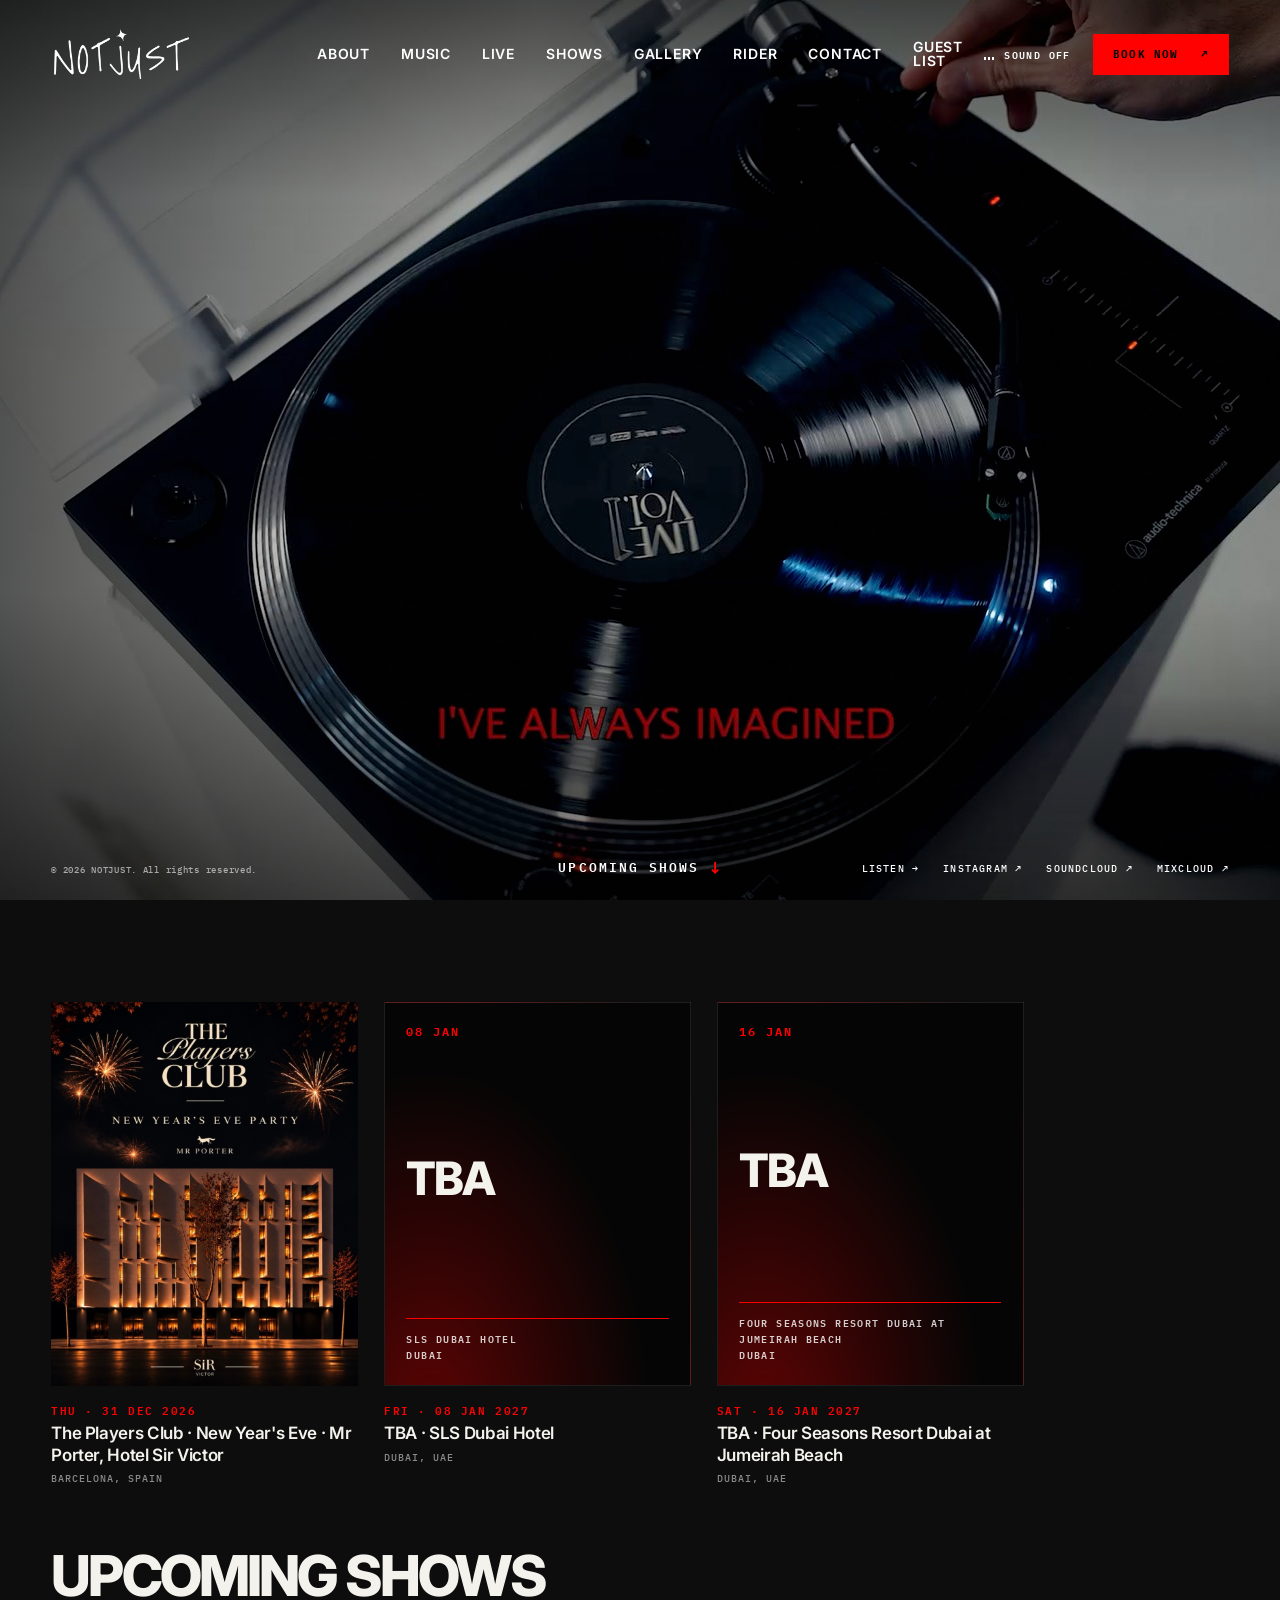
==== index.html @ ba00ece6 "Played 2026: Mr Porter, Barcelona Co-Authored-By: Claude Opus 5.5 <noreply@anthropic.com>" ====
<!doctype html>
<html lang="en">
<head>
  <meta charset="utf-8">
  <meta name="viewport" content="width=device-width, initial-scale=1">
  <meta name="theme-color" content="#050505">
  <meta name="description" content="NOTJUST — Barcelona-born House, Afro House and Indie Dance artist. International performances, music and bookings.">
  <title>NOTJUST (Not Just) — DJ &amp; Producer from Barcelona | Official Site</title>
  <link rel="canonical" href="https://www.notjust.music/">
  <meta name="robots" content="index, follow, max-image-preview:large">
  <meta property="og:type" content="website">
  <meta property="og:site_name" content="NOTJUST">
  <meta property="og:title" content="NOTJUST (Not Just) — DJ &amp; Producer from Barcelona">
  <meta property="og:description" content="Barcelona-born House, Afro House and Indie Dance artist. Upcoming shows, music and bookings.">
  <meta property="og:url" content="https://www.notjust.music/">
  <meta property="og:image" content="https://www.notjust.music/assets/notjust-reveal-poster.jpg">
  <meta property="og:image:width" content="1599">
  <meta property="og:image:height" content="900">
  <meta name="twitter:card" content="summary_large_image">
  <meta name="twitter:title" content="NOTJUST (Not Just) — DJ &amp; Producer from Barcelona">
  <meta name="twitter:image" content="https://www.notjust.music/assets/notjust-reveal-poster.jpg">
  <script type="application/ld+json">
  {"@context":"https://schema.org","@graph":[
    {"@type":"MusicGroup","@id":"https://www.notjust.music/#artist","name":"NOTJUST","alternateName":["Not Just","NOT JUST","NOTJUST DJ","notjusttt"],
     "url":"https://www.notjust.music/","logo":"https://www.notjust.music/assets/NOTJUST_logo_negro.png","image":"https://www.notjust.music/assets/notjust-reveal-poster.jpg",
     "description":"NOTJUST is a Barcelona-born DJ and producer playing House, Afro House and Indie Dance.",
     "genre":["House","Afro House","Indie Dance"],"foundingLocation":{"@type":"Place","name":"Barcelona, Spain"},
     "email":"team@notjust.music",
     "sameAs":["https://instagram.com/notjusttt","https://soundcloud.com/notjusttt","https://www.mixcloud.com/notjusttt/"]},
    {"@type":"WebSite","@id":"https://www.notjust.music/#website","name":"NOTJUST","alternateName":"Not Just","url":"https://www.notjust.music/","publisher":{"@id":"https://www.notjust.music/#artist"}}
  ]}
  </script>
  <link rel="icon" href="assets/notjust-favicon.ico" sizes="32x32">
  <link rel="icon" type="image/svg+xml" href="assets/notjust-favicon.svg">
  <link rel="apple-touch-icon" sizes="180x180" href="assets/notjust-apple-touch-icon.png">
  <link rel="manifest" href="site.webmanifest">
  <link rel="preconnect" href="https://fonts.googleapis.com">
  <link rel="preconnect" href="https://fonts.gstatic.com" crossorigin>
  <link href="https://fonts.googleapis.com/css2?family=IBM+Plex+Mono:wght@400;500;600;700&family=Inter:wght@300;400;500;600;700;800&display=swap" rel="stylesheet">
  <link rel="stylesheet" href="styles.css?v=20261123f">
</head>
<body>
  <div class="noise" aria-hidden="true"></div> 
  <div class="stage" id="top">
    <video class="stage-video" id="stageVideo" autoplay muted loop playsinline preload="auto" poster="assets/notjust-reveal-poster.jpg" aria-hidden="true"
      data-src-desktop="assets/notjust-reveal.mp4" data-src-mobile="assets/notjust-reveal-mobile.mp4"></video>
    <div class="stage-shade" aria-hidden="true"></div>

    <header class="stage-top">
      <h1 class="stage-h1"><a class="stage-mark" href="#top" aria-label="NOTJUST home"><img src="assets/NOTJUST_logo_blanco.png" alt="NOTJUST"></a></h1>
      <div class="stage-controls">
        <button type="button" class="sound-toggle" id="soundToggle" aria-pressed="false"><span class="sound-bars" aria-hidden="true"><i></i><i></i><i></i></span><span class="sound-label">Sound off</span></button>
        <button type="button" class="btn primary stage-book" data-open-booking>Book now <span>↗</span></button>
        <button type="button" class="menu-toggle" id="menuToggle" aria-expanded="false" aria-controls="stageMenu">Menu</button>
      </div>
    </header>

    <nav class="stage-menu" id="stageMenu" aria-label="Main navigation">
      <a href="#about"><span>01</span>About</a>
      <a href="#music"><span>02</span>Music</a>
      <a href="#international"><span>03</span>Live</a>
      <a href="#shows" class="menu-shows" data-scroll hidden><span>04</span>Shows</a>
      <a href="#gallery"><span>05</span>Gallery</a>
      <a href="#rider"><span>06</span>Rider</a>
      <a href="#contact"><span>07</span>Contact</a>
      <a href="list/" data-page><span>08</span>Guest list</a>
      <button type="button" class="btn primary menu-book" data-open-booking>Book now <span>↗</span></button>
    </nav>

    <footer class="stage-foot">
      <div class="stage-links">
        <a href="listen/">Listen →</a>
        <a href="https://instagram.com/notjusttt" target="_blank" rel="noopener">Instagram ↗</a>
        <a href="https://soundcloud.com/notjusttt" target="_blank" rel="noopener">SoundCloud ↗</a>
        <a href="https://www.mixcloud.com/notjusttt/" target="_blank" rel="noopener">Mixcloud ↗</a>
      </div>
      <p>© 2026 NOTJUST. All rights reserved.</p>
    </footer>

    <a class="stage-cue" href="#shows" hidden>Upcoming shows <span aria-hidden="true">↓</span></a>
  </div>

  <section class="shows" id="shows" aria-labelledby="showsTitle" hidden>
    <div class="shows-viewport">
      <div class="shows-track" id="showsTrack"></div>
    </div>
    <h2 class="shows-title" id="showsTitle">Upcoming shows</h2>
  </section>

  <dialog class="drawer" id="drawer" aria-labelledby="drawerLabel">
    <div class="drawer-bar">
      <p class="drawer-label" id="drawerLabel"></p>
      <button type="button" class="drawer-close" aria-label="Close panel">Close <span aria-hidden="true">×</span></button>
    </div>
    <div class="drawer-scroll">
      <div class="panel" data-panel="about" data-label="01 — About" hidden>
      <section class="section about" id="about">
        <div class="section-title reveal"><p class="kicker">The artist</p><h2>Emotion in<br>every rhythm.</h2></div>
        <div class="about-layout">
          <figure class="artist-image reveal"><div class="image-tag">Barcelona born<br>Worldwide sound</div></figure>
          <div class="bio reveal">
            <p class="lead">Born and raised in Barcelona, NOTJUST is a House, Afro House and Indie Dance DJ known for emotionally driven sets that blend powerful rhythms with uplifting energy.</p>
            <p>From Spain to the United States, the Netherlands, Chile, Colombia, New Zealand, Japan and El Salvador, NOTJUST has built an international presence across clubs, beach clubs, rooftops, boat parties and exclusive private events.</p>
            <p>The name says it all: it’s not just the music, not just the vibe, not just the people or the energy in the room — it’s everything coming together. Every set is built around that idea.</p>
            <p><em>Formerly known as LXBE.</em></p>
            <div class="stats stats-two"><div><strong data-count="8" data-suffix="+">0+</strong><span>Countries</span></div><div><strong data-count="2">0</strong><span>Residencies</span></div></div>
          </div>
        </div>
      </section>
      </div>
      <div class="panel" data-panel="music" data-label="02 — Music" hidden>
      <section class="section sound" id="music">
        <div class="section-title reveal"><p class="kicker">Music style</p><h2>Organic energy.<br>Indie soul.</h2></div>
        <div class="sound-grid reveal">
          <article><span>01</span><h3>House</h3><p>Uplifting energy built for rooftops, clubs and open-air dance floors.</p></article>
          <article><span>02</span><h3>Afro House</h3><p>Deep grooves, organic percussion and movement-led selections.</p></article>
          <article><span>03</span><h3>Indie Dance</h3><p>Indie vocals, guitars and textures reworked into warm, dance-floor energy.</p></article>
        </div>
        <div class="manifesto reveal"><p>EMOTIONAL</p><p>ENERGETIC</p><p>INDIE</p><p>ORGANIC</p></div>
        <a class="feature-mix reveal" href="listen/"><div><small>Listen to</small><img class="feature-wordmark" src="assets/NOTJUST_logo_negro.png" alt="NOTJUST"></div><span class="play-circle">▶</span></a>
      </section>
      </div>
      <div class="panel" data-panel="live" data-label="03 — Live" hidden>
      <section class="section international" id="international">
        <div class="section-title reveal"><p class="kicker">International presence</p><h2>One sound.<br>Eight countries.</h2></div>
        <div class="world-map-wrap reveal">
  <svg class="world-map" viewBox="0 14 1200 478" role="img" aria-labelledby="worldMapTitle worldMapDesc">
  <title id="worldMapTitle">Countries where NOTJUST has performed</title>
  <desc id="worldMapDesc">World map highlighting Spain, United States, Netherlands, Chile, Colombia, New Zealand, Japan and El Salvador in red.</desc>
  <g class="map-grid" aria-hidden="true">
    <path d="M0 150H1200M0 300H1200M0 450H1200M300 0V600M600 0V600M900 0V600" />
  </g>
  <g class="map-countries"><path class="country-shape" d="M1200.00,353.56 L1200.00,355.18 L1197.88,356.00 L1195.75,356.71 L1195.32,355.46 L1196.99,354.78 L1198.05,354.60 L1200.00,353.56 Z M1193.75,358.35 L1194.58,357.80 L1195.73,358.76 L1195.18,360.50 L1193.11,360.96 L1191.27,360.55 L1190.95,359.08 L1192.24,357.94 L1193.75,358.35 Z M0.69,353.40 L0.28,355.01 L0.00,355.18 L0.00,353.56 L0.69,353.40 Z"><title>Fiji</title></path><path class="country-shape" d="M713.01,303.17 L713.58,303.53 L725.66,310.32 L725.89,312.26 L730.67,315.59 L729.14,319.70 L729.33,321.59 L731.47,322.80 L731.57,323.67 L730.65,325.68 L730.84,326.69 L730.62,328.29 L731.79,330.37 L733.17,333.66 L734.39,334.39 L734.39,334.39 L731.74,336.32 L728.09,337.62 L726.09,337.56 L724.90,338.56 L722.58,338.65 L721.71,339.07 L717.71,338.13 L715.20,338.40 L714.27,333.87 L713.14,332.31 L712.47,331.39 L709.20,330.77 L707.31,329.77 L705.19,329.21 L703.86,328.65 L702.47,327.80 L702.47,327.80 L700.67,323.60 L698.73,321.73 L698.07,319.80 L698.40,318.07 L697.80,315.00 L699.18,314.84 L700.39,313.63 L701.69,311.90 L702.51,311.20 L702.48,310.11 L701.76,309.36 L701.57,308.05 L701.57,308.05 L702.53,307.62 L702.72,305.66 L701.40,303.78 L702.57,303.38 L706.22,303.42 L713.01,303.17 Z"><title>Tanzania</title></path><path class="country-shape" d="M571.11,207.81 L571.12,208.04 L571.05,208.68 L571.04,213.73 L560.10,213.56 L560.21,222.08 L557.09,222.38 L556.27,224.10 L556.90,228.91 L543.85,228.89 L543.12,230.00 L543.27,228.59 L543.32,228.60 L550.83,228.33 L551.23,227.13 L552.60,225.63 L553.70,221.03 L558.33,217.43 L559.90,213.23 L560.94,212.99 L562.02,210.39 L564.83,210.03 L566.04,210.46 L567.55,210.46 L568.62,209.71 L570.68,209.60 L570.61,207.81 L571.11,207.81 Z"><title>W. Sahara</title></path><path class="country-shape" d="M190.53,136.67 L190.09,136.66 L183.63,133.38 L181.25,131.94 L175.21,130.56 L173.36,127.61 L173.83,125.57 L169.57,124.15 L168.98,121.46 L164.95,119.04 L164.88,117.32 L164.88,117.32 L166.73,115.72 L166.64,113.61 L160.97,111.49 L157.57,107.69 L155.48,105.30 L152.43,103.80 L150.18,102.43 L148.41,100.71 L145.07,101.79 L141.83,103.65 L138.86,101.46 L136.54,100.00 L133.29,99.08 L130.01,98.98 L130.02,80.00 L130.05,67.63 L130.05,67.63 L136.26,68.43 L141.51,70.03 L144.99,70.34 L147.91,68.95 L151.95,67.91 L156.90,68.32 L161.90,66.85 L167.35,66.02 L169.64,67.40 L172.13,66.62 L172.87,65.05 L175.18,65.41 L180.81,68.40 L185.25,66.14 L185.70,68.67 L189.80,68.12 L191.06,67.15 L195.09,67.34 L200.19,68.74 L207.99,69.96 L212.58,70.53 L215.84,70.31 L220.34,72.00 L215.65,73.66 L221.68,74.37 L230.67,73.98 L233.51,73.40 L237.07,75.40 L240.69,73.71 L237.29,72.29 L239.44,71.15 L243.50,71.00 L246.17,70.67 L248.86,71.46 L252.21,73.27 L255.93,73.01 L261.82,74.51 L266.99,73.98 L271.86,74.06 L271.47,71.99 L274.44,71.40 L279.60,72.54 L279.58,75.69 L281.70,73.03 L284.38,73.12 L285.89,69.77 L282.32,67.71 L278.43,66.37 L278.70,62.68 L282.64,60.26 L287.03,60.80 L290.41,62.27 L294.93,66.03 L291.98,67.67 L298.18,68.34 L298.16,71.75 L302.62,69.14 L306.60,71.28 L305.61,73.76 L308.83,76.00 L312.31,73.60 L314.74,70.72 L314.93,67.06 L319.66,67.32 L324.59,67.81 L329.07,69.46 L329.27,71.11 L326.79,72.89 L329.14,74.68 L328.71,76.30 L322.18,78.63 L317.55,79.14 L314.10,78.14 L313.11,79.81 L309.90,82.62 L308.92,84.08 L305.06,86.34 L300.29,86.56 L297.65,87.97 L297.43,90.13 L293.56,90.55 L289.48,93.25 L285.86,97.00 L284.57,99.63 L284.38,103.50 L289.28,104.06 L290.78,107.18 L292.34,109.71 L297.01,109.05 L303.20,110.49 L306.53,111.76 L308.92,113.34 L313.10,114.25 L316.63,115.66 L322.13,115.85 L325.76,116.17 L325.21,119.06 L326.25,122.41 L328.66,126.14 L333.62,129.31 L336.19,128.22 L337.99,124.79 L336.25,119.53 L333.90,117.77 L339.24,116.21 L343.01,113.88 L344.86,111.55 L344.59,109.32 L342.33,106.49 L338.28,103.98 L342.21,100.49 L340.76,97.47 L339.64,92.27 L341.96,91.50 L347.68,92.41 L351.11,92.73 L353.87,91.85 L356.97,92.98 L361.08,94.92 L362.09,96.21 L368.03,96.46 L367.93,99.26 L369.04,103.48 L372.08,104.00 L374.50,105.96 L379.33,104.11 L382.52,100.43 L384.72,98.88 L387.32,101.86 L391.66,106.11 L395.34,110.11 L394.00,112.20 L398.44,114.08 L401.43,115.99 L406.75,116.85 L408.89,117.91 L410.21,120.73 L412.81,121.18 L414.15,122.43 L414.39,126.18 L411.97,127.43 L409.58,128.60 L404.08,129.79 L399.89,132.52 L394.25,133.07 L387.12,132.36 L382.12,132.34 L378.67,132.57 L375.88,134.96 L371.63,136.44 L366.82,140.85 L362.98,143.93 L365.82,143.38 L371.17,139.00 L378.16,136.22 L383.15,135.89 L386.10,137.53 L382.95,139.76 L384.00,143.36 L385.09,145.87 L389.42,147.54 L394.93,147.05 L398.27,143.31 L398.50,145.72 L400.66,146.93 L396.53,149.12 L389.15,151.10 L385.84,152.45 L382.12,154.85 L379.59,154.60 L379.46,151.78 L385.25,149.03 L379.91,149.14 L376.21,149.54 L374.03,147.66 L374.03,143.11 L372.55,142.15 L370.32,142.72 L369.21,141.84 L366.67,144.36 L365.65,146.95 L364.47,148.47 L363.05,148.98 L361.98,149.15 L361.65,149.97 L355.51,149.98 L350.44,150.00 L348.94,150.61 L345.42,153.01 L345.00,153.27 L343.93,154.57 L340.87,154.57 L337.60,154.58 L336.09,155.11 L336.63,155.77 L336.93,156.78 L336.87,157.12 L332.51,158.78 L329.07,159.30 L325.20,161.08 L324.37,161.08 L323.23,160.56 L322.86,160.08 L322.93,159.73 L323.67,158.57 L325.23,156.73 L326.21,154.76 L325.54,151.87 L324.83,148.84 L321.36,147.28 L321.77,146.68 L321.28,146.28 L320.36,146.28 L319.69,145.75 L319.53,144.96 L318.88,145.30 L317.98,145.20 L318.19,144.87 L317.40,144.54 L317.08,143.67 L314.49,142.60 L311.79,141.49 L308.53,140.20 L305.41,138.99 L302.42,139.93 L301.33,139.97 L297.23,139.10 L294.53,139.53 L291.30,138.50 L287.90,137.97 L285.57,137.76 L284.53,137.20 L283.94,135.37 L282.81,135.39 L282.80,136.67 L275.90,136.66 L264.50,136.67 L253.17,136.67 L243.17,136.67 L233.17,136.67 L223.33,136.67 L213.17,136.67 L209.90,136.67 L200.00,136.67 L190.53,136.67 Z M320.02,91.82 L322.50,90.29 L327.08,90.32 L327.01,90.96 L323.10,92.80 L320.75,92.73 L320.02,91.82 Z M334.08,57.32 L330.41,55.56 L330.55,54.36 L332.16,54.13 L339.79,54.49 L345.53,56.32 L345.83,57.25 L342.29,57.15 L338.69,57.08 L335.05,57.53 L334.08,57.32 Z M332.28,93.05 L333.57,92.05 L334.93,92.12 L335.78,92.80 L334.47,94.56 L333.00,94.27 L332.13,93.28 L332.28,93.05 Z M287.96,50.07 L286.14,51.36 L281.30,51.11 L277.26,50.24 L279.04,48.74 L283.83,47.84 L286.74,49.01 L287.96,50.07 Z M287.20,41.60 L285.68,41.70 L279.43,41.48 L278.55,40.55 L285.26,40.60 L287.60,41.22 L287.20,41.60 Z M277.49,37.45 L281.47,38.61 L280.57,39.81 L275.63,40.50 L272.92,39.72 L271.49,38.47 L271.23,37.09 L275.54,37.23 L277.49,37.45 Z M306.17,52.03 L300.78,51.61 L291.93,50.54 L290.77,48.71 L290.37,47.06 L287.02,45.60 L280.13,45.20 L276.26,44.16 L277.52,42.80 L284.39,43.01 L288.09,44.08 L294.65,44.07 L297.53,45.17 L296.77,46.42 L300.59,47.17 L302.71,47.97 L307.21,48.11 L312.07,48.39 L317.37,47.67 L324.16,47.39 L329.57,47.62 L333.14,48.88 L333.89,50.26 L331.81,51.14 L326.84,51.86 L322.57,51.45 L313.01,51.97 L306.17,52.03 Z M229.12,39.49 L233.82,40.01 L232.71,41.01 L226.50,41.97 L221.55,40.89 L224.25,39.83 L229.12,39.49 Z M230.12,37.32 L234.46,37.99 L230.40,38.64 L224.86,38.64 L224.91,38.16 L228.33,37.17 L230.12,37.32 Z M414.67,128.94 L412.89,131.04 L410.68,133.96 L412.86,132.83 L415.10,133.55 L413.93,134.71 L416.88,135.62 L418.42,134.81 L421.74,135.84 L420.71,138.28 L423.05,137.71 L423.47,139.48 L424.51,141.55 L423.10,144.48 L421.60,144.61 L419.40,143.98 L420.13,141.25 L419.20,140.83 L415.33,143.72 L413.34,143.60 L415.70,142.03 L412.50,141.22 L408.92,141.42 L402.45,141.32 L401.94,140.34 L404.01,139.16 L402.56,138.26 L405.36,136.25 L408.80,130.94 L410.87,129.04 L413.76,127.89 L415.31,128.04 L414.67,128.94 Z M320.39,82.97 L324.04,84.11 L327.86,85.15 L328.16,86.73 L330.61,86.48 L332.99,87.58 L330.03,88.63 L324.84,87.83 L322.97,86.33 L319.67,88.10 L314.92,89.83 L313.78,87.88 L309.26,88.20 L312.16,86.55 L312.58,83.92 L313.72,80.87 L316.13,81.14 L316.75,82.61 L318.45,82.09 L320.39,82.97 Z M337.43,58.83 L340.58,57.50 L347.98,59.19 L352.57,60.78 L353.00,62.23 L359.19,61.48 L362.67,63.60 L370.71,64.92 L373.62,66.26 L376.77,69.38 L370.65,70.93 L378.50,73.11 L383.79,73.84 L388.58,76.91 L393.83,77.13 L392.79,79.47 L386.94,83.34 L382.84,81.91 L377.60,78.71 L373.28,79.12 L372.86,81.03 L376.37,82.97 L380.89,84.51 L382.27,85.39 L384.44,88.69 L383.29,91.09 L379.08,90.18 L370.72,87.51 L375.43,90.39 L378.91,92.40 L379.45,93.56 L370.41,92.23 L363.26,90.30 L359.22,88.67 L360.38,87.73 L355.41,86.02 L350.55,84.40 L350.60,85.37 L340.97,85.90 L338.15,84.76 L340.34,82.30 L346.61,82.24 L353.47,81.82 L352.35,80.63 L353.52,78.96 L357.83,75.72 L356.91,74.24 L355.63,73.10 L350.52,71.48 L343.77,70.35 L345.90,69.51 L342.38,67.43 L339.44,67.25 L336.81,66.11 L335.03,67.09 L328.98,67.52 L316.85,66.78 L309.80,65.80 L304.39,65.30 L301.62,64.13 L305.11,62.61 L300.37,62.59 L299.32,59.22 L301.88,56.24 L305.31,54.87 L313.91,53.99 L311.46,56.14 L314.09,58.22 L317.17,55.53 L325.61,54.16 L331.33,57.61 L330.84,59.79 L337.43,58.83 Z M284.99,52.88 L291.93,53.00 L298.30,53.81 L293.32,56.78 L289.35,57.43 L285.77,59.92 L281.97,59.79 L279.89,56.87 L279.94,55.21 L281.68,53.79 L284.99,52.88 Z M190.48,46.28 L190.48,46.28 L196.14,43.78 L202.99,41.63 L208.10,41.67 L212.67,41.18 L212.21,43.74 L209.65,44.90 L206.53,45.06 L200.34,46.49 L195.00,47.00 L190.48,46.28 Z M157.63,119.87 L160.83,119.60 L159.84,123.38 L162.74,126.07 L161.41,126.06 L159.40,124.53 L158.17,123.00 L156.48,121.96 L155.87,120.50 L156.07,119.43 L157.63,119.87 Z M248.36,35.66 L254.90,36.12 L263.92,37.33 L266.47,38.92 L267.76,40.31 L262.32,39.94 L256.83,38.86 L249.41,38.73 L252.63,37.74 L248.60,36.94 L248.36,35.66 Z M188.30,138.30 L186.62,138.76 L181.15,137.25 L180.15,136.07 L177.17,134.90 L176.57,133.95 L173.14,133.35 L171.85,131.54 L172.14,130.76 L175.64,131.49 L177.68,132.00 L180.82,132.35 L181.95,133.50 L183.60,135.08 L186.92,136.46 L188.30,138.30 Z M194.87,51.84 L199.63,52.53 L208.15,52.71 L211.39,53.68 L214.96,55.08 L210.77,55.92 L202.60,58.27 L198.47,60.60 L198.47,62.05 L189.69,63.66 L187.93,62.20 L180.24,60.44 L181.67,59.03 L183.98,56.59 L186.87,54.40 L183.61,52.36 L194.87,51.84 Z M240.60,47.18 L243.57,46.62 L247.06,46.77 L247.65,48.40 L245.62,49.98 L234.33,50.50 L225.92,51.94 L220.85,52.02 L220.43,50.93 L227.35,49.46 L212.29,49.86 L207.63,49.26 L212.18,46.00 L215.32,45.07 L224.70,46.20 L230.62,48.17 L236.44,48.42 L231.68,45.23 L234.73,44.02 L238.17,44.41 L239.30,45.99 L240.60,47.18 Z M244.92,56.41 L248.66,57.76 L250.75,61.01 L251.78,63.36 L257.38,65.01 L263.40,66.59 L263.04,68.05 L257.56,68.32 L259.69,69.60 L258.57,70.82 L252.53,70.30 L246.80,69.40 L242.92,69.60 L236.67,70.73 L228.22,71.23 L222.29,71.55 L220.48,69.98 L215.93,69.07 L212.97,69.44 L208.87,66.80 L211.08,66.44 L216.23,65.88 L220.93,66.03 L225.28,65.45 L218.83,64.67 L211.71,64.93 L206.98,64.86 L205.23,63.64 L212.96,62.30 L207.81,62.35 L201.99,61.47 L204.79,58.97 L207.11,57.65 L216.04,55.62 L219.44,56.26 L217.78,57.82 L225.20,56.82 L229.83,58.50 L233.60,56.80 L236.64,57.89 L239.37,61.16 L241.05,59.78 L238.68,56.37 L241.61,55.88 L244.92,56.41 Z M265.21,57.65 L261.53,55.47 L265.48,53.85 L269.45,54.56 L275.40,54.13 L276.27,55.10 L273.15,56.70 L278.20,58.13 L277.60,61.13 L272.13,62.42 L268.92,62.15 L266.62,60.87 L258.33,58.30 L258.40,57.23 L265.21,57.65 Z M244.67,54.67 L249.13,54.53 L251.67,55.27 L248.73,57.47 L243.53,55.13 L244.67,54.67 Z M271.67,44.27 L274.21,45.81 L274.32,47.52 L272.80,50.00 L267.30,50.34 L263.72,49.81 L263.79,47.86 L258.33,48.12 L258.11,45.54 L261.70,45.65 L266.72,44.51 L271.41,44.70 L271.67,44.27 Z M279.95,31.33 L282.26,30.31 L285.67,30.08 L284.22,29.31 L291.97,29.14 L296.22,30.92 L301.83,31.64 L307.30,32.27 L309.93,34.47 L313.95,35.54 L309.37,36.54 L303.22,39.04 L297.32,39.28 L290.41,38.86 L286.83,37.50 L286.88,36.29 L289.52,35.40 L283.42,35.43 L279.75,34.32 L277.63,32.81 L279.95,31.33 Z M294.71,27.02 L299.67,26.38 L303.56,26.27 L310.10,25.73 L315.00,24.49 L319.13,24.67 L322.73,25.60 L325.27,23.80 L329.67,23.27 L335.64,22.90 L345.83,22.76 L347.60,23.12 L357.23,22.56 L364.45,22.77 L371.67,22.98 L380.58,23.24 L387.73,23.67 L393.83,24.57 L393.69,25.46 L385.55,26.91 L377.49,27.58 L374.47,28.33 L381.73,28.31 L373.87,30.33 L368.43,31.28 L362.73,34.00 L355.86,34.55 L353.73,35.23 L343.64,35.59 L348.24,36.01 L345.93,36.60 L348.69,38.25 L345.52,39.39 L340.37,40.33 L338.79,41.64 L334.13,42.63 L334.60,43.39 L340.30,43.26 L340.37,44.07 L331.46,46.07 L322.75,45.15 L312.96,45.67 L308.00,45.27 L301.70,45.09 L301.28,43.49 L307.44,42.74 L305.80,40.33 L307.83,40.10 L316.75,41.54 L312.20,39.40 L306.79,38.76 L309.49,37.47 L315.40,36.68 L316.35,35.52 L311.64,34.21 L310.23,32.50 L319.34,32.64 L321.97,33.00 L327.17,31.79 L319.67,31.40 L308.00,31.61 L302.11,30.48 L299.33,29.13 L295.44,28.16 L294.71,27.02 Z M349.28,75.19 L347.11,76.17 L343.38,76.34 L342.55,74.71 L343.96,72.84 L347.02,72.38 L349.62,73.30 L349.66,74.73 L349.28,75.19 Z M279.14,68.37 L281.17,69.64 L279.10,70.81 L274.61,69.80 L271.89,70.16 L267.34,68.67 L270.28,67.63 L272.61,66.19 L276.14,67.13 L278.14,67.73 L279.14,68.37 Z M384.94,133.76 L386.09,133.48 L390.47,134.31 L393.88,135.70 L393.98,136.32 L392.36,136.38 L388.04,135.33 L384.94,133.76 Z M386.62,143.21 L387.78,144.83 L390.20,145.28 L393.29,145.19 L391.65,146.56 L390.42,146.77 L386.19,145.36 L385.36,144.24 L386.62,143.21 Z"><title>Canada</title></path><path class="country-shape played" d="M190.53,136.67 L200.00,136.67 L209.90,136.67 L213.17,136.67 L223.33,136.67 L233.17,136.67 L243.17,136.67 L253.17,136.67 L264.50,136.67 L275.90,136.66 L282.80,136.67 L282.81,135.39 L283.94,135.37 L284.53,137.20 L285.57,137.76 L287.90,137.97 L291.30,138.50 L294.53,139.53 L297.23,139.10 L301.33,139.97 L302.42,139.93 L305.41,138.99 L308.53,140.20 L311.79,141.49 L314.49,142.60 L317.08,143.67 L317.40,144.54 L318.19,144.87 L317.98,145.20 L318.88,145.30 L319.53,144.96 L319.69,145.75 L320.36,146.28 L321.28,146.28 L321.77,146.68 L321.36,147.28 L324.83,148.84 L325.54,151.87 L326.21,154.76 L325.23,156.73 L323.67,158.57 L322.93,159.73 L322.86,160.08 L323.23,160.56 L324.37,161.08 L325.20,161.08 L329.07,159.30 L332.51,158.78 L336.87,157.12 L336.93,156.78 L336.63,155.77 L336.09,155.11 L337.60,154.58 L340.87,154.57 L343.93,154.57 L345.00,153.27 L345.42,153.01 L348.94,150.61 L350.44,150.00 L355.51,149.98 L361.65,149.97 L361.98,149.15 L363.05,148.98 L364.47,148.47 L365.65,146.95 L366.67,144.36 L369.21,141.84 L370.32,142.72 L372.55,142.15 L374.03,143.11 L374.03,147.66 L376.21,149.54 L376.78,150.63 L373.22,152.25 L369.80,153.40 L366.28,154.39 L364.52,156.37 L363.95,157.12 L363.92,158.88 L365.02,160.65 L366.40,160.73 L366.05,159.52 L367.05,160.26 L366.78,161.21 L364.53,161.75 L362.93,161.69 L360.47,162.27 L359.02,162.43 L357.08,162.60 L354.30,163.56 L359.20,162.94 L360.18,163.57 L355.52,164.57 L353.39,164.57 L353.49,164.16 L352.48,165.09 L353.46,165.24 L352.74,167.64 L350.31,170.20 L350.07,169.35 L349.33,169.17 L348.24,168.34 L348.93,170.13 L349.76,170.73 L349.81,171.99 L348.74,173.28 L346.87,175.94 L346.56,175.81 L347.59,173.54 L345.89,172.27 L345.50,169.50 L344.86,170.94 L345.57,173.06 L343.37,172.53 L345.66,173.61 L345.80,176.78 L346.76,177.01 L347.11,178.16 L347.58,181.50 L345.46,183.97 L342.01,184.96 L339.82,186.92 L338.15,187.13 L336.46,188.35 L335.99,189.47 L332.33,191.64 L330.45,193.22 L328.88,195.20 L328.37,197.57 L328.95,199.88 L330.07,202.73 L331.55,205.09 L331.57,206.53 L333.14,210.40 L333.04,212.65 L332.89,213.94 L332.06,215.98 L331.07,216.40 L329.43,216.00 L328.90,214.53 L327.63,213.77 L325.87,210.90 L324.32,208.35 L323.82,207.05 L324.50,204.83 L323.57,203.00 L320.97,200.21 L319.67,199.70 L316.30,201.21 L315.71,201.05 L314.09,199.49 L312.00,198.67 L308.23,199.09 L305.27,198.72 L302.73,198.95 L301.35,199.47 L301.95,200.35 L301.90,201.70 L302.61,202.36 L301.97,202.80 L300.74,202.31 L299.48,202.94 L297.07,202.84 L294.58,201.08 L291.67,201.49 L289.25,200.72 L287.17,200.95 L284.37,201.73 L281.33,204.20 L278.02,205.64 L276.20,207.23 L275.43,208.73 L275.40,211.03 L275.57,212.63 L276.20,213.77 L274.90,213.87 L272.53,213.13 L269.93,212.10 L269.00,210.53 L268.27,208.20 L266.30,206.30 L265.15,204.35 L263.47,202.06 L261.13,200.74 L258.40,200.80 L256.30,203.43 L253.53,202.43 L251.81,201.43 L250.98,199.59 L249.88,197.85 L247.89,196.39 L246.19,195.33 L244.97,194.15 L239.20,194.15 L239.19,195.53 L236.55,195.53 L229.92,195.55 L222.32,193.20 L217.28,191.58 L217.60,190.93 L213.36,191.29 L209.57,191.55 L209.01,189.85 L206.85,187.93 L205.30,187.53 L204.93,186.57 L203.06,186.41 L201.87,185.51 L198.77,185.18 L197.92,184.64 L197.52,182.81 L194.28,179.46 L191.51,174.83 L191.63,174.06 L190.16,172.95 L187.58,170.16 L187.12,167.44 L185.34,165.62 L186.07,162.86 L185.95,160.00 L184.89,157.45 L186.19,154.31 L186.60,151.28 L187.00,148.26 L186.40,143.78 L185.35,140.93 L184.38,139.39 L184.78,138.73 L189.60,139.87 L191.38,143.01 L192.20,142.13 L191.67,139.40 L190.53,136.67 Z M81.99,233.07 L82.58,233.36 L83.13,233.80 L83.98,234.97 L83.90,235.16 L82.59,235.87 L81.53,236.39 L81.04,236.95 L80.21,236.47 L80.31,235.54 L79.76,234.32 L79.92,233.95 L80.50,233.41 L80.27,232.75 L80.46,232.44 L80.72,232.50 L81.99,233.07 Z M80.01,230.79 L79.74,231.19 L78.62,231.43 L78.04,230.72 L77.66,230.45 L77.63,230.24 L77.96,229.96 L79.14,230.28 L80.01,230.79 Z M77.47,229.41 L77.37,229.77 L75.58,229.67 L75.83,229.27 L77.47,229.41 Z M73.25,227.61 L73.53,227.82 L74.49,228.93 L74.31,229.12 L74.07,229.08 L72.91,228.96 L72.49,228.20 L72.36,228.07 L73.25,227.61 Z M68.78,225.95 L68.85,226.73 L68.45,227.06 L67.33,226.45 L67.50,226.21 L68.01,225.88 L68.78,225.95 Z M45.11,98.72 L47.75,99.02 L48.07,100.30 L46.02,100.82 L43.84,100.20 L41.82,99.29 L45.11,98.72 Z M89.24,106.77 L91.45,107.00 L92.86,108.03 L89.98,109.61 L86.65,110.88 L84.95,110.02 L84.43,108.46 L87.46,107.28 L89.24,106.77 Z M130.05,67.63 L130.05,67.63 L130.02,80.00 L130.01,98.98 L133.29,99.08 L136.54,100.00 L138.86,101.46 L141.83,103.65 L145.07,101.79 L148.41,100.71 L150.18,102.43 L152.43,103.80 L155.48,105.30 L157.57,107.69 L160.97,111.49 L166.64,113.61 L166.73,115.72 L164.88,117.32 L164.88,117.32 L164.88,117.32 L163.05,116.07 L160.11,115.01 L159.17,112.10 L154.87,109.40 L153.07,106.26 L149.87,106.04 L144.57,105.96 L140.67,105.00 L133.77,101.54 L130.58,100.91 L124.75,99.72 L120.14,100.00 L113.58,98.47 L109.62,97.05 L105.92,97.76 L106.61,100.07 L104.76,100.29 L100.91,100.98 L97.97,102.11 L94.28,102.81 L93.80,100.85 L95.30,97.58 L98.84,96.55 L97.93,95.72 L93.68,97.58 L91.41,99.79 L86.60,102.17 L89.04,103.78 L85.89,106.18 L82.31,107.57 L78.97,108.59 L78.15,110.07 L72.94,111.79 L71.89,113.35 L67.99,114.78 L65.70,114.52 L62.59,115.45 L59.21,116.59 L56.44,117.70 L50.71,118.65 L50.19,118.09 L53.84,116.54 L57.10,115.51 L60.65,113.68 L64.79,113.31 L66.43,111.94 L71.05,109.94 L71.80,109.28 L74.26,108.10 L74.83,105.57 L76.53,103.60 L72.68,104.61 L71.61,104.04 L69.80,105.25 L67.63,103.56 L66.73,104.76 L65.48,103.10 L62.15,104.43 L60.10,104.43 L59.82,102.44 L60.42,101.22 L58.27,100.03 L53.94,100.67 L51.13,99.11 L48.85,98.31 L48.83,96.42 L46.26,95.00 L47.55,93.08 L50.27,91.22 L51.46,89.51 L54.16,89.27 L56.44,89.80 L59.13,88.19 L61.55,88.48 L64.09,87.45 L63.47,85.92 L61.61,85.32 L64.07,84.04 L62.03,84.08 L58.49,84.80 L57.47,85.54 L54.85,84.80 L50.13,85.18 L45.25,84.38 L43.85,83.04 L39.63,81.10 L44.32,79.71 L51.75,78.08 L54.49,78.08 L54.04,79.74 L61.07,79.61 L58.37,77.55 L54.27,76.28 L51.90,74.61 L48.70,73.19 L44.12,72.14 L45.98,70.39 L51.90,70.28 L56.10,68.76 L56.90,67.14 L60.30,65.56 L63.55,65.17 L69.87,63.69 L72.93,63.92 L78.06,62.14 L83.11,62.84 L85.52,64.35 L87.00,63.70 L92.63,63.90 L92.43,64.67 L97.53,65.23 L100.93,64.90 L107.96,65.95 L114.37,66.27 L116.93,66.70 L121.37,66.16 L126.42,67.16 L130.05,67.63 L130.05,67.63 Z M27.56,87.39 L29.62,88.03 L31.70,87.68 L34.39,88.56 L37.70,89.01 L37.43,89.37 L34.90,90.08 L32.36,89.35 L31.10,88.75 L28.16,88.94 L27.36,88.65 L27.56,87.39 Z" data-country-map="United States" role="button" tabindex="0" aria-label="View performances in United States"><title>United States</title></path><path class="country-shape" d="M891.20,135.95 L888.66,138.17 L885.89,138.48 L885.73,141.82 L883.88,143.33 L877.27,142.23 L874.86,148.20 L873.16,148.94 L866.55,150.27 L869.55,156.07 L867.27,156.93 L867.53,158.83 L865.48,158.34 L863.81,157.15 L858.86,156.80 L853.33,156.71 L852.12,157.07 L847.38,155.67 L845.48,156.36 L844.97,158.33 L839.48,157.18 L837.29,157.65 L836.54,159.11 L834.63,159.73 L830.23,162.05 L828.77,164.44 L827.53,164.46 L826.62,162.88 L822.38,162.77 L821.70,160.04 L820.08,160.02 L820.33,156.67 L816.34,154.24 L810.62,154.50 L806.71,154.99 L803.53,151.98 L800.80,150.72 L795.63,148.33 L795.01,148.04 L786.43,150.01 L786.56,162.30 L784.85,162.47 L782.52,159.85 L780.26,158.92 L776.48,159.61 L775.01,160.72 L774.82,159.91 L775.64,158.52 L775.00,157.36 L771.14,156.22 L769.64,153.23 L767.80,152.39 L767.69,151.30 L770.93,151.62 L771.06,149.18 L773.89,148.64 L776.80,149.14 L777.40,145.88 L776.81,143.82 L773.47,143.98 L770.64,143.17 L766.78,144.64 L763.67,145.34 L761.98,144.80 L762.32,143.08 L760.19,140.85 L757.72,140.95 L754.89,138.69 L756.81,136.16 L755.84,135.48 L758.50,131.82 L761.93,133.75 L762.34,131.32 L769.22,127.69 L774.43,127.60 L781.78,129.91 L785.72,131.26 L789.26,129.85 L794.54,129.79 L798.81,131.52 L799.78,130.53 L804.46,130.67 L805.29,129.09 L799.89,126.80 L803.09,125.17 L802.47,124.27 L805.67,123.40 L803.26,121.12 L804.79,119.98 L817.26,118.82 L818.89,118.00 L827.23,116.77 L830.23,115.38 L836.22,116.10 L837.27,119.56 L840.75,118.74 L845.03,119.88 L844.75,121.70 L847.95,121.51 L856.30,118.36 L855.08,119.41 L859.34,121.99 L866.79,130.45 L868.56,128.71 L873.15,130.63 L877.94,129.77 L879.78,130.37 L881.39,132.30 L883.72,132.94 L885.14,134.36 L889.43,133.91 L891.20,135.95 Z"><title>Kazakhstan</title></path><path class="country-shape" d="M786.56,162.30 L786.43,150.01 L795.01,148.04 L795.63,148.33 L800.80,150.72 L803.53,151.98 L806.71,154.99 L810.62,154.50 L816.34,154.24 L820.33,156.67 L820.08,160.02 L821.70,160.04 L822.38,162.77 L826.62,162.88 L827.53,164.46 L828.77,164.44 L830.23,162.05 L834.63,159.73 L836.54,159.11 L837.53,159.44 L834.73,161.60 L837.19,162.85 L839.57,162.02 L843.52,163.78 L839.25,166.18 L836.71,165.85 L835.34,165.94 L834.86,165.01 L835.56,163.47 L831.10,164.24 L830.04,166.38 L828.45,168.22 L825.67,168.07 L824.81,169.53 L827.25,170.33 L827.97,172.81 L826.10,176.18 L823.59,175.48 L821.73,175.46 L821.82,173.42 L817.39,171.99 L813.90,170.36 L811.73,168.79 L807.91,166.49 L806.28,163.05 L805.16,162.45 L801.55,162.60 L800.28,161.92 L799.92,159.26 L795.43,157.49 L792.62,159.43 L789.77,160.58 L790.32,162.26 L786.56,162.30 Z"><title>Uzbekistan</title></path><path class="country-shape" d="M1070.00,308.67 L1075.78,310.96 L1081.95,312.87 L1084.24,314.58 L1086.10,316.25 L1086.61,318.22 L1092.16,320.28 L1092.97,322.05 L1089.90,322.41 L1090.64,324.63 L1093.62,326.81 L1095.78,330.35 L1097.69,330.24 L1097.56,331.71 L1100.13,332.28 L1099.13,332.91 L1102.67,334.31 L1102.30,335.28 L1100.09,335.51 L1099.27,334.64 L1096.41,334.27 L1093.04,333.77 L1090.45,331.64 L1088.56,329.81 L1086.83,326.89 L1082.48,325.43 L1079.66,326.38 L1077.62,327.48 L1078.05,329.94 L1075.43,331.09 L1073.56,330.53 L1070.11,330.39 L1070.06,319.53 L1070.00,308.67 Z M1108.80,312.20 L1110.07,313.27 L1110.47,315.00 L1109.42,315.89 L1108.80,313.92 L1108.02,312.63 L1106.51,311.54 L1104.61,310.12 L1102.21,309.14 L1103.13,308.33 L1104.93,309.27 L1106.07,310.00 L1107.47,310.80 L1108.80,312.20 Z M1104.34,319.47 L1102.51,320.28 L1100.80,321.06 L1099.03,321.06 L1096.30,320.09 L1094.40,319.16 L1094.67,318.13 L1097.66,318.61 L1099.49,318.35 L1099.99,316.75 L1100.47,316.67 L1100.79,318.44 L1102.69,318.19 L1103.63,317.05 L1105.49,315.86 L1105.13,313.89 L1107.12,313.83 L1107.80,314.38 L1107.73,316.23 L1106.61,318.26 L1104.86,318.53 L1104.34,319.47 Z M1115.87,317.80 L1116.88,318.56 L1118.49,320.67 L1120.07,321.80 L1119.60,322.73 L1118.67,323.07 L1117.22,321.79 L1115.76,319.67 L1115.05,317.13 L1115.51,316.81 L1115.87,317.80 Z"><title>Papua New Guinea</title></path><path class="country-shape" d="M1070.00,308.67 L1070.06,319.53 L1070.11,330.39 L1067.14,327.66 L1063.76,326.99 L1062.94,327.94 L1058.71,328.04 L1060.13,325.33 L1062.23,324.40 L1061.36,320.78 L1059.76,317.98 L1053.30,315.16 L1050.55,314.88 L1045.54,311.80 L1044.56,313.42 L1043.28,313.71 L1042.52,312.49 L1042.51,311.04 L1039.97,309.40 L1043.56,308.20 L1045.93,308.27 L1045.65,307.38 L1040.77,307.38 L1039.45,305.39 L1036.48,304.78 L1035.07,303.13 L1039.56,302.32 L1041.27,301.23 L1046.62,302.60 L1047.14,303.84 L1048.08,309.23 L1051.53,311.23 L1054.31,307.69 L1058.14,305.68 L1061.10,305.68 L1063.95,306.84 L1066.42,308.03 L1070.00,308.67 Z M1016.56,329.64 L1016.90,330.30 L1016.96,331.31 L1014.79,333.80 L1011.93,334.53 L1011.53,334.13 L1011.83,333.00 L1013.27,330.97 L1016.56,329.64 Z M1047.37,322.98 L1047.04,320.47 L1047.63,319.28 L1048.33,318.15 L1049.09,319.13 L1049.08,320.71 L1047.37,322.98 Z M992.94,286.21 L991.04,289.22 L993.49,292.37 L992.92,293.91 L996.66,296.99 L992.71,297.39 L991.59,299.66 L991.74,302.68 L988.53,304.96 L988.45,308.28 L987.16,313.38 L986.67,312.19 L982.88,313.69 L981.56,311.65 L979.19,311.46 L977.52,310.40 L973.56,311.59 L972.34,309.98 L970.16,310.16 L967.41,309.78 L966.90,305.31 L965.24,304.38 L963.64,301.53 L963.18,298.62 L963.56,295.53 L965.54,293.31 L966.10,295.54 L968.38,297.42 L970.53,296.75 L972.66,296.99 L974.60,295.30 L976.20,295.01 L979.35,295.94 L982.07,295.23 L983.78,290.60 L985.06,289.44 L986.22,285.64 L990.05,285.65 L992.94,286.21 Z M1031.24,309.34 L1034.90,310.31 L1036.12,312.86 L1033.30,311.49 L1030.52,311.21 L1028.64,311.43 L1026.33,311.31 L1027.12,309.48 L1031.24,309.34 Z M1022.92,312.64 L1020.61,312.02 L1019.96,310.59 L1023.34,310.43 L1024.16,311.53 L1022.92,312.64 Z M1026.44,292.75 L1026.68,294.57 L1028.65,294.86 L1028.96,296.23 L1028.79,299.14 L1027.07,298.81 L1026.56,300.84 L1027.93,302.60 L1027.00,303.00 L1025.65,300.89 L1024.66,296.63 L1025.34,293.96 L1026.44,292.75 Z M1009.76,297.08 L1013.59,296.94 L1016.89,294.52 L1017.47,295.27 L1014.79,298.57 L1012.29,299.21 L1009.08,298.56 L1003.52,298.73 L1000.61,299.21 L1000.14,301.73 L1003.12,304.70 L1004.92,303.19 L1011.14,302.05 L1010.86,303.59 L1009.41,303.10 L1007.96,305.06 L1005.03,306.35 L1008.18,310.62 L1007.57,311.77 L1010.57,315.61 L1010.54,317.80 L1008.76,318.78 L1007.45,317.61 L1009.07,314.88 L1005.79,316.17 L1004.96,315.25 L1005.40,313.96 L1002.99,312.01 L1003.24,308.76 L1001.02,309.77 L1001.30,313.66 L1001.44,318.43 L999.32,318.91 L997.89,317.93 L998.85,314.86 L998.33,311.65 L996.93,311.62 L995.89,309.34 L997.27,307.16 L997.74,304.51 L999.42,299.49 L1000.12,298.11 L1002.95,295.64 L1005.56,296.62 L1009.76,297.08 Z M1000.98,334.20 L996.56,331.86 L999.67,331.20 L1001.42,332.22 L1002.59,333.23 L1002.39,334.13 L1000.98,334.20 Z M1004.47,328.46 L1006.69,328.20 L1009.68,326.98 L1009.19,328.83 L1004.18,329.78 L999.75,329.37 L999.74,328.15 L1002.38,327.46 L1004.47,328.46 Z M994.20,327.87 L996.26,327.60 L997.09,329.02 L993.23,329.69 L990.93,330.14 L989.13,330.11 L990.28,328.19 L992.11,328.16 L993.00,326.99 L994.20,327.87 Z M961.62,321.41 L962.08,322.59 L968.46,322.92 L969.20,321.55 L975.38,323.15 L976.60,325.31 L981.60,325.92 L985.69,327.90 L981.88,329.17 L978.22,327.83 L975.20,327.92 L971.74,327.67 L968.62,327.08 L964.76,325.80 L962.31,325.47 L960.93,325.89 L954.85,324.52 L954.27,323.08 L951.22,322.84 L953.51,319.65 L957.55,319.85 L960.24,321.15 L961.62,321.41 Z M947.90,303.62 L948.46,305.94 L949.63,307.80 L952.07,308.10 L953.70,310.21 L952.86,314.35 L952.73,319.51 L949.03,319.58 L946.23,316.79 L941.95,314.07 L940.52,312.05 L938.00,309.33 L936.34,306.83 L933.81,302.17 L930.88,299.39 L929.90,296.52 L928.67,293.92 L925.67,291.82 L923.92,288.97 L921.41,287.10 L917.94,283.43 L917.64,281.73 L919.79,281.87 L924.95,282.51 L927.90,285.77 L930.48,288.03 L932.31,289.42 L935.47,293.00 L938.86,293.05 L941.66,295.34 L943.59,298.13 L946.13,299.65 L944.79,302.37 L946.70,303.53 L947.90,303.62 Z"><title>Indonesia</title></path><path class="country-shape" d="M371.22,475.45 L372.50,477.00 L374.17,479.50 L378.50,481.50 L383.17,482.33 L381.67,484.00 L378.50,484.17 L376.80,482.99 L374.79,482.90 L371.22,482.90 L371.22,475.45 Z M407.92,400.72 L407.08,403.39 L406.19,406.82 L406.22,410.14 L405.50,410.88 L405.24,413.03 L405.02,414.77 L409.25,417.63 L408.79,419.92 L410.88,421.38 L410.71,423.01 L407.50,427.28 L402.56,429.07 L395.88,429.76 L392.21,429.43 L392.91,431.41 L392.23,433.91 L392.85,435.59 L390.85,436.76 L387.43,437.22 L384.23,436.01 L382.94,436.88 L383.40,440.19 L385.66,441.20 L387.48,440.15 L388.47,441.88 L385.40,442.91 L382.73,444.98 L382.24,448.34 L381.45,450.12 L378.30,450.13 L375.69,451.84 L374.73,454.34 L378.01,456.78 L381.20,457.45 L380.05,460.44 L376.11,462.32 L373.95,466.23 L370.90,467.55 L369.54,469.11 L370.61,472.57 L372.83,474.50 L371.43,474.33 L368.34,473.81 L360.28,473.36 L358.90,471.42 L358.97,468.92 L356.75,469.14 L355.57,467.93 L355.28,464.39 L357.84,462.93 L358.90,460.81 L358.51,459.13 L360.28,456.28 L361.49,451.87 L361.14,449.91 L362.59,449.28 L362.23,448.03 L360.69,447.36 L361.79,445.96 L360.28,444.70 L359.50,440.85 L360.84,440.17 L360.28,436.11 L361.06,432.69 L361.95,429.72 L363.95,428.51 L362.94,425.26 L362.93,422.19 L365.45,420.02 L365.37,417.23 L367.28,413.98 L367.28,410.91 L366.42,410.30 L364.88,404.55 L366.94,401.12 L366.62,397.89 L367.81,394.86 L370.00,391.74 L372.35,389.66 L371.35,388.36 L372.05,387.28 L371.94,381.73 L375.57,380.08 L376.72,376.62 L376.31,375.79 L379.09,372.77 L383.45,373.59 L385.41,375.99 L386.71,373.31 L390.51,373.45 L391.05,374.16 L397.18,379.60 L399.90,380.11 L403.98,382.57 L407.41,383.87 L407.89,385.35 L404.61,390.41 L407.97,391.32 L411.71,391.83 L414.35,391.29 L417.37,388.74 L417.92,385.80 L419.57,385.16 L421.24,387.08 L421.17,389.74 L418.36,391.58 L416.13,392.94 L412.36,396.18 L407.92,400.72 Z"><title>Argentina</title></path><path class="country-shape played" d="M371.22,475.45 L371.22,482.90 L374.79,482.90 L376.80,482.99 L375.70,484.34 L372.84,485.37 L371.20,485.27 L369.23,485.00 L366.81,483.99 L363.31,483.51 L359.12,481.65 L355.72,479.86 L351.12,476.12 L353.87,476.82 L358.55,479.05 L362.97,480.25 L364.69,478.72 L365.78,476.44 L368.85,475.06 L371.22,475.45 Z M368.03,358.60 L369.67,360.87 L370.11,363.27 L371.86,364.68 L370.81,367.91 L372.60,371.65 L373.91,376.24 L376.31,375.79 L376.72,376.62 L375.57,380.08 L371.94,381.73 L372.05,387.28 L371.35,388.36 L372.35,389.66 L370.00,391.74 L367.81,394.86 L366.62,397.89 L366.94,401.12 L364.88,404.55 L366.42,410.30 L367.28,410.91 L367.28,413.98 L365.37,417.23 L365.45,420.02 L362.93,422.19 L362.94,425.26 L363.95,428.51 L361.95,429.72 L361.06,432.69 L360.28,436.11 L360.84,440.17 L359.50,440.85 L360.28,444.70 L361.79,445.96 L360.69,447.36 L362.23,448.03 L362.59,449.28 L361.14,449.91 L361.49,451.87 L360.28,456.28 L358.51,459.13 L358.90,460.81 L357.84,462.93 L355.28,464.39 L355.57,467.93 L356.75,469.14 L358.97,468.92 L358.90,471.42 L360.28,473.36 L368.34,473.81 L371.43,474.33 L368.46,474.31 L366.86,475.13 L363.85,476.33 L363.31,479.44 L361.90,479.52 L358.14,478.44 L354.32,476.12 L354.32,476.12 L350.18,474.21 L349.13,472.10 L350.08,470.14 L348.40,467.93 L347.97,462.25 L349.39,459.04 L352.91,456.46 L347.85,455.49 L351.03,452.55 L352.16,447.01 L355.87,448.18 L357.61,441.28 L355.37,440.39 L354.33,444.55 L352.23,444.08 L353.27,439.32 L354.41,433.14 L355.94,430.86 L354.98,427.61 L354.71,423.85 L356.11,423.75 L358.16,418.36 L360.46,413.03 L361.87,408.06 L361.10,403.07 L362.10,400.32 L361.70,396.20 L363.65,392.13 L364.25,385.69 L365.32,378.76 L366.36,371.31 L366.12,365.85 L365.42,361.16 L367.14,360.31 L368.03,358.60 Z" data-country-map="Chile" role="button" tabindex="0" aria-label="View performances in Chile"><title>Chile</title></path><path class="country-shape" d="M697.80,315.00 L698.40,318.07 L698.07,319.80 L698.73,321.73 L700.67,323.60 L702.47,327.80 L702.47,327.80 L701.15,327.46 L696.68,328.02 L695.78,328.42 L694.83,330.55 L695.58,332.02 L694.99,335.97 L694.57,339.31 L695.47,339.91 L697.81,341.20 L698.72,340.60 L699.00,344.19 L696.45,344.16 L695.08,342.33 L693.85,340.91 L691.30,340.44 L690.55,338.70 L688.51,339.75 L685.84,339.28 L684.73,337.77 L682.61,337.46 L681.05,337.54 L680.86,336.51 L679.71,336.42 L678.19,336.23 L676.12,336.73 L674.68,336.64 L673.85,336.95 L674.03,332.98 L672.92,331.75 L672.67,329.70 L673.16,327.69 L672.49,326.40 L672.43,324.30 L668.38,324.33 L668.67,323.13 L666.97,323.14 L666.79,323.72 L664.73,323.85 L663.89,325.79 L663.39,326.63 L661.55,326.16 L660.45,326.63 L658.24,326.90 L656.97,325.15 L656.20,324.07 L655.24,322.08 L654.42,319.59 L644.59,319.55 L643.42,319.95 L642.45,319.89 L641.07,320.33 L640.61,319.30 L641.46,318.95 L641.56,317.49 L642.11,316.64 L643.32,315.94 L644.19,316.28 L645.33,315.00 L647.15,315.03 L647.36,315.98 L648.61,316.57 L650.57,314.48 L652.51,312.85 L653.35,311.78 L653.24,309.04 L654.69,305.80 L656.22,304.09 L658.41,302.48 L658.80,301.42 L658.88,300.19 L659.42,299.04 L659.25,297.15 L659.66,294.19 L660.31,292.11 L661.31,290.33 L661.51,288.32 L661.81,285.99 L663.11,284.30 L664.89,283.23 L667.64,284.36 L669.76,285.59 L672.20,285.92 L674.68,286.57 L675.68,284.56 L676.14,284.30 L677.66,284.63 L681.37,282.97 L682.68,283.68 L683.76,283.58 L684.26,282.77 L685.50,282.48 L688.01,282.83 L690.15,282.91 L691.25,282.55 L693.27,285.31 L694.76,285.71 L695.66,285.15 L697.20,285.37 L699.05,284.66 L699.85,286.09 L702.78,288.30 L702.78,288.30 L702.58,292.20 L703.91,292.65 L702.84,293.84 L701.56,294.72 L700.29,296.46 L699.59,298.01 L699.40,300.68 L698.63,301.96 L698.60,304.47 L697.64,305.40 L697.52,307.38 L697.06,307.64 L696.75,309.46 L697.59,310.98 L697.80,315.00 Z"><title>Dem. Rep. Congo</title></path><path class="country-shape" d="M738.62,305.61 L736.64,302.86 L736.60,290.72 L739.52,286.94 L740.43,285.89 L742.57,285.82 L745.54,283.47 L749.88,283.33 L759.30,273.32 L761.62,270.54 L763.13,268.49 L763.13,266.75 L763.13,263.39 L763.14,262.02 L763.16,261.96 L763.16,261.96 L764.23,261.90 L765.76,261.40 L767.53,261.07 L769.11,259.93 L770.37,259.92 L770.45,260.84 L770.14,262.78 L770.15,264.53 L769.45,265.73 L768.51,269.34 L766.90,273.06 L764.84,277.32 L761.98,282.20 L759.14,285.94 L755.22,290.48 L751.88,293.18 L746.89,296.49 L743.79,299.03 L740.14,303.06 L739.37,304.82 L738.62,305.61 Z"><title>Somalia</title></path><path class="country-shape" d="M730.67,315.59 L725.89,312.26 L725.66,310.32 L713.58,303.53 L713.01,303.17 L712.98,299.63 L713.93,298.28 L715.57,296.08 L716.79,293.65 L715.32,289.82 L714.93,288.15 L713.35,285.83 L715.40,283.84 L717.66,281.65 L719.39,282.21 L719.39,284.08 L720.53,285.17 L722.85,285.17 L727.07,288.00 L728.12,288.04 L728.90,287.95 L729.64,288.33 L731.86,288.59 L732.85,287.20 L735.89,285.81 L737.24,286.94 L739.52,286.94 L736.60,290.72 L736.64,302.86 L738.62,305.61 L736.28,306.94 L735.46,308.33 L734.21,308.58 L733.74,310.93 L732.67,312.27 L732.02,314.49 L730.67,315.59 Z"><title>Kenya</title></path><path class="country-shape" d="M681.89,272.57 L679.35,271.11 L678.20,270.15 L677.98,269.12 L678.52,267.73 L678.51,266.37 L676.59,264.29 L676.21,262.86 L676.25,262.05 L675.03,261.07 L674.99,259.13 L674.29,257.85 L673.12,258.04 L673.46,256.82 L674.32,255.43 L673.94,254.05 L675.04,253.02 L674.35,252.24 L675.23,250.19 L676.75,247.73 L679.62,247.96 L679.46,234.73 L679.50,233.33 L683.33,233.32 L683.33,226.67 L696.73,226.67 L709.67,226.67 L722.89,226.67 L723.96,229.94 L723.23,230.54 L723.72,233.97 L724.94,237.95 L726.21,238.77 L728.03,240.01 L726.35,241.91 L723.89,242.46 L722.84,243.48 L722.51,245.69 L721.08,250.59 L721.43,251.93 L720.90,254.79 L719.55,258.07 L717.53,259.72 L716.11,262.27 L715.77,263.63 L714.19,264.57 L713.21,268.05 L713.25,271.05 L713.21,268.45 L712.75,268.39 L712.81,266.73 L712.41,265.58 L710.69,264.27 L710.29,261.86 L710.69,259.40 L709.14,259.17 L708.92,259.92 L706.91,260.09 L707.71,261.06 L708.00,263.06 L706.17,264.90 L704.51,267.30 L702.79,267.64 L699.99,265.70 L698.73,266.38 L698.39,267.36 L696.67,267.99 L696.56,268.67 L693.24,268.67 L692.78,267.99 L690.38,267.87 L689.17,268.44 L688.26,268.16 L686.54,266.21 L685.97,265.30 L683.57,265.75 L682.65,267.30 L681.79,270.27 L680.65,270.90 L679.62,271.27 L681.89,272.57 Z"><title>Sudan</title></path><path class="country-shape" d="M679.46,234.73 L679.62,247.96 L676.75,247.73 L675.23,250.19 L674.35,252.24 L675.04,253.02 L673.94,254.05 L674.32,255.43 L673.46,256.82 L673.12,258.04 L674.29,257.85 L674.99,259.13 L675.03,261.07 L676.25,262.05 L676.21,262.86 L674.10,263.43 L672.41,264.78 L670.00,268.41 L666.87,269.96 L663.65,269.75 L662.71,270.06 L663.04,271.23 L661.30,272.40 L659.88,273.70 L655.69,274.97 L654.85,274.22 L654.30,274.15 L653.69,275.01 L650.93,275.26 L651.45,274.36 L650.40,272.06 L649.93,270.68 L648.48,270.11 L646.51,268.17 L647.24,266.60 L648.76,266.93 L649.70,266.69 L651.56,266.73 L649.75,263.70 L649.87,261.48 L649.64,259.27 L648.32,257.14 L648.65,255.57 L646.51,255.49 L646.52,253.34 L645.13,252.11 L646.57,247.72 L650.83,244.58 L651.00,240.24 L652.29,233.48 L653.01,232.04 L651.62,230.90 L651.57,229.84 L650.32,228.97 L649.50,223.79 L652.87,221.97 L666.16,228.35 L679.46,234.73 Z"><title>Chad</title></path><path class="country-shape" d="M360.96,234.29 L361.25,236.10 L361.00,237.38 L360.18,237.94 L361.04,238.94 L360.97,239.85 L358.76,239.28 L357.19,239.51 L355.15,239.27 L353.59,239.90 L351.81,238.86 L352.10,237.78 L355.17,238.25 L357.68,238.51 L358.88,237.77 L357.36,236.33 L357.39,235.05 L355.28,234.53 L356.03,233.61 L358.07,233.76 L360.96,234.29 Z"><title>Haiti</title></path><path class="country-shape" d="M360.97,239.85 L361.04,238.94 L360.18,237.94 L361.00,237.38 L361.25,236.10 L360.96,234.29 L361.38,233.72 L363.98,233.73 L365.95,234.59 L366.83,234.51 L367.44,235.69 L369.26,235.62 L369.15,236.62 L370.64,236.74 L372.27,237.96 L371.04,239.32 L369.45,238.59 L367.92,238.73 L366.82,238.57 L366.22,239.18 L364.94,239.39 L364.44,238.58 L363.33,239.06 L362.00,241.34 L361.14,240.81 L360.97,239.85 Z"><title>Dominican Rep.</title></path><path class="country-shape" d="M1195.75,63.00 L1200.00,61.61 L1200.00,63.89 L1196.34,64.06 L1195.75,63.00 Z M763.67,145.34 L762.15,147.31 L758.92,147.86 L755.61,151.30 L758.64,154.47 L758.31,156.71 L761.95,160.64 L761.95,160.64 L759.96,161.98 L759.39,162.83 L757.91,162.60 L755.62,160.58 L754.68,160.46 L752.59,159.69 L751.57,158.32 L748.46,157.63 L746.44,158.15 L745.85,157.53 L741.31,155.93 L736.41,155.39 L733.59,154.82 L733.18,155.22 L728.93,152.40 L725.13,151.14 L722.25,149.18 L724.68,148.65 L727.44,145.86 L725.58,144.54 L730.49,143.18 L730.40,142.46 L727.41,142.99 L727.52,141.51 L729.24,140.58 L732.46,140.34 L732.99,139.23 L732.25,137.39 L733.60,135.64 L733.56,134.66 L728.65,133.58 L726.70,133.61 L724.64,132.05 L722.09,132.58 L717.85,131.41 L717.93,130.75 L716.74,129.31 L714.08,129.15 L713.81,128.11 L714.64,127.44 L712.51,125.55 L709.05,125.87 L708.04,125.70 L707.20,126.46 L705.95,126.33 L705.95,126.33 L705.13,124.19 L704.35,123.09 L704.99,122.78 L707.68,122.89 L708.98,122.16 L708.02,121.27 L705.77,120.69 L705.97,120.08 L704.61,119.48 L702.53,117.29 L703.24,116.39 L702.91,114.83 L699.65,114.04 L697.91,114.43 L697.43,113.61 L693.92,112.77 L692.85,110.80 L692.57,109.19 L690.96,108.42 L692.39,107.36 L691.40,104.25 L693.77,102.33 L693.27,101.75 L693.27,101.75 L697.06,99.91 L693.57,98.32 L693.57,98.32 L700.70,94.07 L703.80,92.14 L705.05,90.44 L700.12,88.16 L701.48,85.99 L698.48,83.50 L700.73,80.65 L696.85,76.85 L699.92,74.34 L694.82,72.12 L695.31,69.78 L698.00,69.48 L703.67,68.14 L703.67,68.14 L707.11,66.98 L712.58,69.00 L721.71,69.79 L734.31,73.56 L736.87,75.14 L737.09,77.36 L733.39,79.11 L727.94,80.00 L713.06,77.47 L710.61,77.89 L716.05,80.33 L716.26,81.88 L716.48,85.29 L720.77,86.30 L723.38,87.17 L723.81,85.55 L721.80,84.12 L723.92,82.86 L731.98,84.93 L734.79,84.12 L732.54,81.68 L740.31,78.41 L743.39,78.60 L746.50,79.77 L748.44,77.48 L745.66,75.49 L747.29,73.50 L744.84,71.43 L754.17,72.50 L756.07,74.37 L751.85,74.78 L751.87,76.63 L754.50,77.77 L759.65,77.05 L760.46,74.93 L767.43,73.34 L779.06,70.48 L781.57,70.64 L778.29,72.66 L782.42,73.01 L784.81,71.87 L791.06,71.78 L796.01,70.40 L799.80,72.41 L803.59,70.20 L800.10,68.27 L801.83,67.17 L811.68,68.18 L816.29,69.22 L828.37,73.03 L830.60,71.28 L827.21,69.52 L827.12,68.81 L823.10,68.48 L824.20,66.90 L822.42,64.30 L822.32,63.24 L828.47,60.22 L830.65,57.19 L833.13,56.53 L841.96,57.41 L842.65,59.27 L839.49,61.97 L841.57,63.03 L842.64,65.36 L841.88,69.93 L845.56,71.97 L844.13,74.20 L837.60,78.93 L841.41,79.42 L842.74,78.22 L846.40,77.37 L847.29,75.72 L850.17,74.13 L848.23,72.24 L849.79,70.04 L846.14,69.76 L845.34,67.91 L848.00,64.56 L843.67,61.84 L849.64,59.60 L848.86,57.23 L850.53,57.15 L852.28,59.00 L850.96,62.21 L854.53,62.82 L853.01,60.42 L858.59,59.11 L865.51,58.93 L871.67,60.83 L868.70,58.06 L868.37,54.51 L874.17,53.83 L882.18,53.98 L889.41,53.54 L886.70,51.80 L890.56,49.61 L894.39,49.52 L900.87,47.87 L909.67,47.42 L910.78,46.51 L919.53,46.20 L922.26,46.95 L929.74,45.18 L935.87,45.23 L936.78,43.79 L939.97,42.37 L947.84,41.01 L953.56,42.09 L949.02,42.91 L956.57,43.42 L957.47,45.07 L960.51,44.26 L970.26,44.30 L977.77,45.93 L980.45,47.17 L979.62,48.91 L975.93,49.89 L967.17,51.74 L964.67,52.73 L968.80,53.20 L973.73,54.04 L976.73,53.41 L978.43,55.55 L979.90,54.68 L985.23,54.16 L995.92,54.71 L996.73,56.27 L1010.67,56.76 L1010.86,54.22 L1017.93,54.80 L1023.25,54.78 L1028.64,56.54 L1030.17,58.67 L1028.20,60.07 L1032.39,62.69 L1037.63,64.04 L1040.85,60.55 L1046.19,62.05 L1051.87,61.15 L1058.33,62.17 L1060.78,61.24 L1066.23,61.71 L1063.83,58.61 L1068.23,57.17 L1098.33,59.33 L1101.17,61.31 L1109.90,63.86 L1123.36,63.23 L1129.99,63.78 L1132.77,65.16 L1132.36,67.59 L1136.47,68.54 L1140.93,67.86 L1146.84,67.77 L1153.13,68.43 L1159.45,68.06 L1165.26,71.02 L1169.39,69.95 L1166.69,67.82 L1168.18,66.34 L1178.81,67.28 L1185.75,67.08 L1195.33,68.67 L1200.00,70.12 L1200.00,83.40 L1199.98,83.42 L1195.69,84.88 L1191.37,84.64 L1194.38,86.41 L1196.36,89.16 L1197.90,90.06 L1198.29,91.44 L1197.43,92.32 L1191.21,91.59 L1181.90,94.10 L1178.93,94.49 L1173.83,96.83 L1169.00,98.88 L1167.77,100.39 L1163.00,98.09 L1154.32,100.70 L1152.80,99.47 L1149.59,100.89 L1145.13,100.44 L1144.06,102.63 L1140.06,105.86 L1140.18,107.20 L1143.97,107.95 L1143.53,112.80 L1140.43,112.93 L1139.00,115.71 L1140.39,117.15 L1134.56,118.85 L1133.41,122.66 L1128.44,123.47 L1127.44,126.86 L1122.63,129.96 L1121.40,127.67 L1119.97,122.80 L1118.11,115.40 L1119.71,110.77 L1122.53,108.78 L1122.70,107.23 L1127.88,106.48 L1133.84,102.28 L1139.57,98.86 L1145.57,96.20 L1148.25,91.50 L1144.19,91.78 L1142.19,94.52 L1133.74,98.19 L1131.01,94.09 L1122.40,95.22 L1114.06,100.81 L1116.81,102.85 L1109.37,103.72 L1104.22,104.06 L1104.46,101.65 L1099.28,101.15 L1095.15,102.79 L1084.96,102.21 L1073.99,103.20 L1063.19,109.71 L1050.42,117.57 L1055.67,117.99 L1057.31,120.08 L1060.55,120.82 L1062.68,119.15 L1066.34,119.37 L1071.15,123.03 L1071.26,125.87 L1068.66,129.20 L1068.38,133.18 L1066.87,138.51 L1061.85,143.33 L1060.73,145.64 L1056.21,149.52 L1051.72,153.37 L1049.56,155.34 L1045.12,157.30 L1043.02,157.34 L1040.93,155.72 L1036.45,158.16 L1035.93,159.27 L1035.93,159.27 L1035.93,159.27 L1035.93,159.27 L1035.47,158.68 L1035.47,158.68 L1035.45,156.99 L1037.15,156.90 L1037.63,152.96 L1036.75,150.11 L1039.61,148.93 L1043.66,149.52 L1045.90,146.28 L1047.04,142.63 L1048.34,141.41 L1050.09,138.41 L1044.58,139.39 L1041.69,140.70 L1036.62,140.70 L1035.27,137.57 L1031.33,135.20 L1025.52,134.13 L1024.29,130.87 L1023.13,128.82 L1021.88,127.39 L1019.82,124.02 L1016.89,122.80 L1011.90,121.80 L1007.49,121.89 L1003.34,122.50 L1000.59,124.15 L1002.42,124.95 L1002.46,126.79 L1000.61,127.85 L997.60,131.39 L997.63,132.86 L992.93,134.96 L988.93,133.70 L984.95,133.98 L983.21,132.87 L981.21,132.51 L976.33,134.85 L971.94,135.41 L968.87,136.23 L964.67,135.69 L961.58,135.72 L959.56,134.02 L956.30,132.42 L952.96,131.98 L948.74,132.42 L945.59,133.03 L940.85,131.63 L940.22,129.13 L936.30,128.28 L933.27,127.89 L929.54,126.51 L926.09,129.96 L927.44,131.93 L924.20,134.25 L919.38,133.41 L916.05,133.29 L913.83,131.73 L910.35,131.68 L907.45,130.66 L902.38,132.23 L896.02,135.10 L892.50,135.68 L891.20,135.95 L889.43,133.91 L885.14,134.36 L883.72,132.94 L881.39,132.30 L879.78,130.37 L877.94,129.77 L873.15,130.63 L868.56,128.71 L866.79,130.45 L859.34,121.99 L855.08,119.41 L856.30,118.36 L847.95,121.51 L844.75,121.70 L845.03,119.88 L840.75,118.74 L837.27,119.56 L836.22,116.10 L830.23,115.38 L827.23,116.77 L818.89,118.00 L817.26,118.82 L804.79,119.98 L803.26,121.12 L805.67,123.40 L802.47,124.27 L803.09,125.17 L799.89,126.80 L805.29,129.09 L804.46,130.67 L799.78,130.53 L798.81,131.52 L794.54,129.79 L789.26,129.85 L785.72,131.26 L781.78,129.91 L774.43,127.60 L769.22,127.69 L762.34,131.32 L761.93,133.75 L758.50,131.82 L755.84,135.48 L756.81,136.16 L754.89,138.69 L757.72,140.95 L760.19,140.85 L762.32,143.08 L761.98,144.80 L763.67,145.34 Z M912.59,29.92 L919.80,29.17 L926.28,30.84 L933.96,34.07 L933.13,37.06 L925.86,37.48 L916.58,36.52 L911.04,35.24 L908.48,32.85 L903.94,32.20 L912.59,29.92 Z M942.79,35.73 L951.24,37.62 L950.25,38.98 L931.46,40.26 L937.55,35.89 L940.29,35.51 L942.79,35.73 Z M1062.77,46.21 L1071.57,46.36 L1083.62,48.12 L1081.00,50.60 L1068.71,50.51 L1063.18,51.30 L1056.58,49.13 L1058.37,46.84 L1062.77,46.21 Z M1094.07,48.85 L1102.44,49.72 L1098.59,51.04 L1093.26,50.74 L1087.06,49.42 L1087.86,48.34 L1094.07,48.85 Z M1066.21,55.43 L1069.37,54.12 L1073.54,53.81 L1078.28,55.08 L1078.68,55.96 L1073.63,55.98 L1066.79,55.61 L1066.21,55.43 Z M749.49,31.37 L756.00,30.76 L761.06,30.72 L761.74,31.62 L763.66,30.82 L766.80,30.27 L771.74,31.00 L770.45,31.51 L765.98,31.95 L762.98,32.20 L762.52,32.75 L758.62,33.30 L755.01,32.51 L756.91,31.47 L749.49,31.37 Z M675.77,118.91 L669.64,118.96 L665.54,118.58 L666.29,117.11 L670.89,116.03 L674.39,116.62 L675.86,117.14 L675.50,118.06 L675.77,118.91 Z M778.36,54.17 L786.34,51.24 L785.44,49.73 L792.90,47.97 L803.90,45.83 L814.99,45.20 L820.70,43.97 L827.19,43.53 L829.51,44.85 L827.27,45.89 L815.46,47.54 L805.28,49.13 L794.92,52.30 L789.96,55.56 L784.73,58.76 L785.41,61.53 L791.79,64.27 L789.82,64.56 L778.92,64.12 L778.04,62.64 L772.01,61.75 L771.52,59.95 L774.93,59.24 L774.81,57.42 L781.43,54.57 L778.36,54.17 Z M1076.38,120.98 L1077.54,124.20 L1077.45,127.48 L1078.83,130.84 L1082.18,136.75 L1077.25,135.64 L1075.20,140.46 L1078.44,143.88 L1078.35,146.21 L1075.83,144.20 L1073.64,146.78 L1073.02,143.98 L1073.39,140.73 L1073.01,137.14 L1073.79,134.62 L1073.93,130.16 L1071.98,126.88 L1072.28,122.33 L1075.36,120.79 L1074.03,119.25 L1075.52,118.78 L1076.38,120.98 Z M16.91,75.98 L16.62,78.05 L18.87,78.88 L18.09,76.46 L27.14,76.96 L33.67,80.08 L30.36,81.53 L24.90,81.87 L24.82,85.13 L23.48,85.82 L20.36,85.72 L17.82,84.56 L13.39,83.59 L12.64,82.14 L9.26,81.60 L5.47,82.03 L3.66,80.87 L4.38,79.63 L0.39,80.42 L1.89,81.99 L0.00,83.40 L0.00,70.12 L8.17,72.67 L16.91,75.98 Z M4.35,63.69 L0.00,63.89 L0.00,61.61 L0.43,61.47 L3.25,61.48 L8.07,62.44 L7.79,62.89 L4.35,63.69 Z M711.45,146.76 L712.33,145.93 L714.70,146.65 L715.77,146.78 L716.21,147.44 L716.71,147.54 L716.74,147.83 L718.37,148.63 L721.77,148.43 L721.12,149.62 L717.47,150.20 L712.94,152.13 L711.09,151.45 L711.82,149.88 L708.18,148.91 L708.77,148.27 L711.96,147.16 L711.45,146.76 Z"><title>Russia</title></path><path class="country-shape" d="M336.73,210.70 L338.30,210.43 L340.50,210.53 L340.60,211.40 L336.97,211.93 L336.73,210.70 Z M340.70,209.87 L343.33,211.37 L342.76,213.74 L342.15,213.31 L342.20,211.57 L340.71,210.25 L340.70,209.87 Z M339.36,215.97 L340.37,216.10 L341.53,218.87 L341.55,220.80 L340.73,220.97 L339.89,219.05 L338.64,218.08 L339.36,215.97 Z"><title>Bahamas</title></path><path class="country-shape" d="M396.00,472.83 L400.00,470.83 L402.83,471.67 L404.83,470.33 L407.50,471.83 L406.50,473.00 L402.00,474.00 L400.50,472.83 L397.67,474.33 L396.00,472.83 Z"><title>Falkland Is.</title></path><path class="country-shape" d="M650.48,34.42 L651.74,33.28 L656.64,33.16 L660.84,34.33 L671.81,36.81 L663.42,38.12 L661.57,40.58 L658.65,41.21 L657.06,43.97 L653.04,44.10 L645.88,42.07 L648.90,40.88 L643.90,39.92 L637.41,37.10 L634.82,34.49 L643.90,33.30 L645.73,34.47 L650.48,34.42 Z M703.67,68.14 L698.00,69.48 L695.31,69.78 L696.72,67.45 L692.44,66.12 L687.27,67.25 L685.63,69.69 L682.45,71.17 L678.87,70.36 L674.52,70.53 L670.82,68.77 L668.82,69.65 L666.75,69.78 L666.26,71.98 L659.98,71.44 L659.10,73.30 L655.90,73.29 L653.70,75.66 L650.36,79.35 L645.19,84.04 L646.40,85.18 L645.24,86.50 L641.93,86.45 L639.77,89.57 L639.97,94.00 L642.10,95.69 L641.00,99.61 L638.23,101.89 L636.76,103.81 L634.52,101.77 L627.94,105.62 L623.50,106.40 L618.89,104.71 L617.69,101.12 L616.64,93.43 L619.71,91.29 L628.51,88.49 L635.09,85.05 L641.19,80.40 L649.20,73.96 L654.79,71.46 L663.95,67.28 L671.26,65.82 L676.75,65.99 L681.82,63.23 L687.90,63.38 L693.89,62.72 L704.31,65.15 L700.02,66.05 L703.67,68.14 Z M691.36,33.15 L686.42,34.94 L676.75,35.33 L666.92,34.78 L666.32,33.86 L661.54,33.80 L657.89,32.27 L668.19,31.34 L673.03,32.14 L676.40,31.14 L684.83,31.98 L691.36,33.15 Z M682.41,40.49 L674.97,41.85 L669.09,41.08 L671.39,40.22 L669.37,39.15 L676.28,38.48 L677.60,39.73 L682.41,40.49 Z"><title>Norway</title></path><path class="country-shape" d="M444.12,24.57 L455.31,22.58 L467.01,22.73 L471.26,21.50 L483.04,21.18 L509.67,21.60 L530.52,24.24 L524.36,25.53 L511.61,25.67 L493.67,26.00 L495.35,26.59 L507.14,26.23 L517.19,27.38 L523.66,26.36 L526.43,27.55 L522.77,29.49 L531.25,28.25 L547.44,26.96 L557.43,27.60 L559.30,29.03 L545.72,31.40 L543.83,32.17 L533.18,32.74 L540.90,32.90 L537.00,35.33 L534.32,37.50 L534.42,41.20 L538.42,43.38 L533.22,43.52 L527.74,44.57 L533.89,46.34 L534.67,49.17 L531.11,49.48 L535.42,52.35 L528.02,52.59 L531.88,53.94 L530.79,55.12 L526.09,55.63 L521.45,55.64 L525.62,57.90 L525.67,59.39 L519.07,58.01 L517.36,58.90 L521.86,59.73 L526.22,61.77 L527.49,64.45 L521.55,65.10 L518.98,63.81 L514.86,61.90 L516.00,64.16 L512.12,65.91 L520.91,66.05 L525.50,66.24 L516.57,69.14 L507.51,71.77 L497.75,72.92 L494.08,72.93 L490.63,74.22 L485.99,77.73 L478.82,80.07 L476.52,80.21 L472.08,81.03 L467.29,81.81 L464.44,83.87 L464.39,86.20 L462.70,88.39 L457.27,91.06 L458.61,93.66 L457.11,96.42 L455.41,99.67 L450.71,99.88 L445.79,97.16 L439.12,97.14 L435.89,95.31 L433.67,92.06 L427.89,87.91 L426.20,85.74 L425.74,82.74 L421.13,79.67 L422.33,77.21 L420.10,76.04 L423.40,72.14 L428.42,70.90 L429.73,69.51 L430.43,66.90 L426.62,68.08 L424.81,68.58 L421.81,69.05 L417.72,67.97 L417.50,65.70 L418.80,63.93 L421.90,63.88 L428.70,64.77 L422.97,62.65 L419.99,61.51 L416.67,61.98 L413.88,61.15 L417.61,58.05 L415.58,56.80 L412.93,54.50 L408.92,50.97 L404.68,49.67 L404.72,48.28 L395.77,46.33 L388.69,46.08 L379.79,46.22 L371.65,46.46 L367.78,45.40 L361.99,43.30 L370.74,42.26 L377.45,42.08 L363.19,41.21 L355.68,39.85 L356.14,38.56 L368.76,36.95 L380.96,35.35 L382.25,34.14 L373.26,32.94 L376.16,31.61 L387.70,29.29 L392.55,28.93 L391.16,27.43 L399.06,26.55 L409.31,26.03 L419.55,26.00 L423.19,27.04 L432.03,25.20 L439.99,26.45 L444.67,26.71 L451.59,27.80 L443.66,26.00 L444.12,24.57 Z"><title>Greenland</title></path><path class="country-shape" d="M1016.56,329.64 L1016.95,328.86 L1019.82,328.11 L1022.15,327.99 L1023.19,327.58 L1024.45,327.99 L1023.23,328.89 L1019.75,330.35 L1016.96,331.31 L1016.90,330.30 L1016.56,329.64 Z"><title>Timor-Leste</title></path><path class="country-shape" d="M654.48,395.26 L656.08,393.61 L657.40,394.52 L657.96,395.95 L659.45,396.19 L661.55,396.82 L663.34,396.57 L666.32,394.87 L666.32,382.56 L667.22,383.06 L669.20,386.23 L668.89,388.26 L669.63,389.43 L672.02,389.09 L673.69,387.60 L675.27,386.60 L676.08,385.00 L677.71,384.23 L679.11,384.63 L680.70,385.57 L683.42,385.73 L685.55,384.96 L685.89,383.92 L686.47,382.32 L688.29,382.05 L689.29,380.80 L690.40,378.58 L693.39,376.09 L698.11,373.64 L699.46,373.67 L701.08,374.24 L702.20,373.84 L703.97,374.17 L705.57,378.86 L706.44,381.23 L705.84,384.95 L706.13,386.14 L704.44,385.53 L703.48,385.77 L703.17,386.74 L702.26,387.99 L702.29,389.15 L704.28,390.95 L706.23,390.59 L706.91,389.11 L709.43,389.14 L708.60,391.57 L708.21,394.34 L707.34,395.84 L705.07,397.52 L704.42,398.01 L703.01,399.70 L702.08,401.41 L700.19,403.80 L696.42,407.24 L694.07,409.24 L691.55,410.76 L688.06,412.05 L686.37,412.22 L685.94,413.15 L683.91,412.66 L682.26,413.29 L678.65,412.65 L676.63,413.05 L675.25,412.88 L671.81,414.20 L668.96,414.72 L666.90,415.98 L665.39,416.06 L663.98,414.88 L662.85,414.81 L661.42,413.33 L661.26,413.79 L660.81,412.89 L660.83,410.94 L659.75,408.70 L660.83,408.10 L660.74,405.54 L658.56,402.42 L656.88,399.60 L656.88,399.59 L654.48,395.26 Z M696.59,396.52 L695.14,395.49 L693.58,396.17 L691.78,397.48 L690.00,399.59 L692.50,402.15 L693.69,401.82 L694.30,400.75 L696.16,400.23 L696.73,399.15 L697.75,397.52 L696.59,396.52 Z"><title>South Africa</title></path><path class="country-shape" d="M696.59,396.52 L697.75,397.52 L696.73,399.15 L696.16,400.23 L694.30,400.75 L693.69,401.82 L692.50,402.15 L690.00,399.59 L691.78,397.48 L693.58,396.17 L695.14,395.49 L696.59,396.52 Z"><title>Lesotho</title></path><path class="country-shape" d="M209.57,191.55 L213.36,191.29 L217.60,190.93 L217.28,191.58 L222.32,193.20 L229.92,195.55 L236.55,195.53 L239.19,195.53 L239.20,194.15 L244.97,194.15 L246.19,195.33 L247.89,196.39 L249.88,197.85 L250.98,199.59 L251.81,201.43 L253.53,202.43 L256.30,203.43 L258.40,200.80 L261.13,200.74 L263.47,202.06 L265.15,204.35 L266.30,206.30 L268.27,208.20 L269.00,210.53 L269.93,212.10 L272.53,213.13 L274.90,213.87 L276.20,213.77 L274.91,216.69 L274.32,219.09 L274.08,223.56 L273.76,225.19 L274.34,227.00 L275.37,228.63 L276.04,231.22 L278.25,233.70 L279.03,235.60 L280.33,237.24 L283.87,238.12 L285.25,239.52 L288.17,238.59 L290.71,238.25 L293.21,237.65 L295.31,237.08 L297.43,235.72 L298.22,233.78 L298.50,230.97 L299.07,230.00 L301.33,229.13 L304.85,228.35 L307.81,228.47 L309.83,228.19 L310.63,228.89 L310.51,230.50 L308.72,232.48 L307.93,234.51 L308.54,235.09 L308.04,236.53 L307.21,239.13 L306.36,238.28 L305.67,238.33 L305.03,238.38 L303.84,240.39 L303.23,239.99 L302.83,240.15 L302.86,240.64 L299.77,240.60 L296.66,240.61 L296.66,242.48 L295.15,242.49 L296.39,243.61 L297.63,244.38 L298.00,245.10 L298.54,245.30 L298.45,246.43 L294.17,246.44 L292.57,249.16 L293.04,249.78 L292.66,250.57 L292.57,251.54 L288.80,247.95 L287.08,246.87 L284.36,246.00 L282.50,246.24 L279.82,247.49 L278.14,247.82 L275.79,246.94 L273.29,246.31 L270.17,244.78 L267.68,244.31 L263.90,242.76 L261.11,241.17 L260.27,240.28 L258.41,240.08 L255.00,239.03 L253.61,237.50 L250.03,235.61 L248.36,233.51 L247.56,231.89 L248.67,231.56 L248.33,230.61 L249.10,229.75 L249.11,228.59 L247.99,227.10 L247.69,225.77 L246.57,224.09 L243.63,220.77 L240.28,218.17 L238.66,216.09 L235.80,214.73 L235.19,213.92 L235.69,211.86 L234.00,211.08 L232.03,209.46 L231.20,207.13 L229.40,206.86 L227.47,205.11 L225.91,203.49 L225.76,202.44 L223.97,199.93 L222.79,197.38 L222.84,196.10 L220.43,194.77 L219.31,194.92 L217.41,194.00 L216.88,195.36 L217.43,196.95 L217.75,199.46 L218.90,200.83 L221.37,203.13 L221.92,203.91 L222.43,204.15 L222.87,205.30 L223.46,205.25 L224.13,207.40 L225.14,208.25 L225.85,209.43 L227.95,211.12 L229.05,214.22 L230.04,215.68 L230.97,217.25 L231.15,219.00 L232.76,219.11 L234.09,220.63 L235.30,222.12 L235.22,222.71 L233.82,223.94 L233.23,223.92 L232.35,221.90 L230.17,220.00 L227.76,218.39 L226.06,217.54 L226.17,215.10 L225.66,213.29 L224.08,212.26 L221.78,210.77 L221.34,211.20 L220.50,210.33 L218.45,209.53 L216.48,207.59 L216.73,207.34 L218.10,207.53 L219.34,206.28 L219.46,204.78 L216.89,202.40 L214.94,201.48 L213.71,199.40 L212.47,197.21 L210.93,194.55 L209.57,191.55 Z"><title>Mexico</title></path><path class="country-shape" d="M407.92,400.72 L410.08,400.37 L413.42,402.94 L414.66,402.85 L418.09,404.98 L420.71,406.82 L422.63,409.09 L421.16,410.67 L422.09,412.56 L420.65,414.66 L416.88,416.51 L414.42,415.84 L412.62,416.20 L409.53,414.77 L407.27,414.88 L405.24,413.03 L405.50,410.88 L406.22,410.14 L406.19,406.82 L407.08,403.39 L407.92,400.72 Z"><title>Uruguay</title></path><path class="country-shape" d="M422.09,412.56 L421.16,410.67 L422.63,409.09 L420.71,406.82 L418.09,404.98 L414.66,402.85 L413.42,402.94 L410.08,400.37 L407.92,400.72 L412.36,396.18 L416.13,392.94 L418.36,391.58 L421.17,389.74 L421.24,387.08 L419.57,385.16 L417.92,385.80 L418.57,383.87 L419.02,381.90 L419.02,380.07 L417.82,379.47 L416.57,380.00 L415.33,379.86 L414.94,378.57 L414.63,375.52 L414.01,374.52 L411.76,373.62 L410.39,374.27 L406.88,373.63 L407.10,369.11 L406.11,367.26 L407.15,366.57 L406.83,364.67 L407.75,363.21 L408.34,360.58 L407.55,358.51 L405.73,357.57 L405.37,356.26 L405.86,354.33 L399.47,354.19 L398.19,350.31 L399.16,350.26 L399.12,348.82 L398.47,347.85 L398.32,345.92 L396.39,344.93 L394.29,344.96 L392.91,344.00 L390.66,343.34 L389.35,342.09 L385.61,341.54 L381.99,338.55 L382.26,336.32 L381.85,335.04 L382.21,332.54 L377.84,333.10 L376.09,334.36 L373.17,335.71 L372.43,336.72 L370.71,336.79 L368.23,336.51 L366.35,337.08 L364.84,336.70 L365.06,331.63 L362.33,333.60 L359.38,333.51 L358.12,331.73 L355.91,331.54 L356.62,330.11 L354.76,328.08 L353.38,325.08 L354.26,324.47 L354.25,323.06 L356.27,322.10 L355.93,320.30 L356.78,319.14 L357.03,317.58 L360.84,315.31 L363.57,314.67 L364.02,314.17 L367.02,314.33 L368.52,305.19 L368.60,303.74 L368.08,301.83 L366.60,300.62 L366.61,298.20 L368.49,297.65 L369.16,297.99 L369.27,296.71 L367.32,296.37 L367.28,294.28 L373.77,294.36 L374.87,293.21 L375.80,294.27 L376.45,296.23 L377.08,295.82 L378.91,297.59 L381.51,297.37 L382.15,296.35 L384.63,295.57 L386.00,295.02 L386.39,293.61 L388.77,292.66 L388.59,291.96 L385.77,291.68 L385.30,289.58 L385.44,287.34 L383.95,286.48 L384.57,286.17 L387.04,286.60 L389.69,287.43 L390.65,286.64 L393.05,286.13 L396.78,284.88 L398.00,283.61 L397.55,282.67 L399.29,282.52 L400.06,283.29 L399.63,284.75 L400.78,285.25 L401.54,286.80 L400.62,287.98 L400.08,290.82 L400.94,292.50 L401.18,294.04 L403.23,295.61 L404.87,295.77 L405.24,295.12 L406.29,294.98 L407.80,294.39 L408.88,293.50 L410.72,293.79 L411.54,293.67 L413.35,293.94 L413.65,293.26 L413.09,292.60 L413.42,291.63 L414.77,291.93 L416.34,291.59 L418.25,292.29 L419.71,292.98 L420.74,292.08 L421.48,292.22 L421.94,293.16 L423.53,292.92 L424.81,291.65 L425.84,289.20 L427.81,286.15 L428.94,285.99 L429.77,287.83 L431.64,293.66 L433.42,294.21 L433.51,296.51 L431.00,299.26 L432.04,300.26 L437.93,300.78 L438.05,304.13 L440.58,301.94 L444.78,303.14 L450.31,305.17 L451.94,307.13 L451.39,308.97 L455.27,307.94 L461.76,309.71 L466.74,309.58 L471.67,312.34 L475.92,316.07 L478.49,317.03 L481.34,317.17 L482.55,318.22 L483.68,322.46 L484.23,324.48 L482.91,329.99 L481.21,332.16 L476.51,336.80 L474.39,340.57 L471.92,343.46 L471.09,343.53 L470.16,345.98 L470.39,352.22 L469.46,357.36 L469.11,359.56 L468.05,360.87 L467.46,365.33 L464.08,369.68 L463.52,373.12 L460.82,374.57 L460.04,376.57 L456.42,376.56 L451.17,377.84 L448.83,379.32 L445.09,380.30 L441.17,382.95 L438.35,386.26 L437.86,388.75 L438.42,390.59 L437.79,393.95 L437.04,395.58 L434.71,397.41 L431.01,403.28 L428.08,405.93 L425.81,407.48 L424.29,410.66 L422.09,412.56 Z"><title>Brazil</title></path><path class="country-shape" d="M368.23,336.51 L370.71,336.79 L372.43,336.72 L373.17,335.71 L376.09,334.36 L377.84,333.10 L382.21,332.54 L381.85,335.04 L382.26,336.32 L381.99,338.55 L385.61,341.54 L389.35,342.09 L390.66,343.34 L392.91,344.00 L394.29,344.96 L396.39,344.93 L398.32,345.92 L398.47,347.85 L399.12,348.82 L399.16,350.26 L398.19,350.31 L399.47,354.19 L405.86,354.33 L405.37,356.26 L405.73,357.57 L407.55,358.51 L408.34,360.58 L407.75,363.21 L406.83,364.67 L407.15,366.57 L406.11,367.26 L406.06,366.23 L402.95,364.52 L399.85,364.48 L394.05,365.45 L392.45,368.38 L392.36,370.17 L391.05,374.16 L390.51,373.45 L386.71,373.31 L385.41,375.99 L383.45,373.59 L379.09,372.77 L376.31,375.79 L373.91,376.24 L372.60,371.65 L370.81,367.91 L371.86,364.68 L370.11,363.27 L369.67,360.87 L368.03,358.60 L370.13,355.00 L368.70,352.20 L369.47,351.08 L368.87,349.84 L370.17,348.18 L370.24,345.34 L370.40,343.00 L371.12,341.87 L368.23,336.51 Z"><title>Bolivia</title></path><path class="country-shape" d="M367.02,314.33 L364.02,314.17 L363.57,314.67 L360.84,315.31 L357.03,317.58 L356.78,319.14 L355.93,320.30 L356.27,322.10 L354.25,323.06 L354.26,324.47 L353.38,325.08 L354.76,328.08 L356.62,330.11 L355.91,331.54 L358.12,331.73 L359.38,333.51 L362.33,333.60 L365.06,331.63 L364.84,336.70 L366.35,337.08 L368.23,336.51 L371.12,341.87 L370.40,343.00 L370.24,345.34 L370.17,348.18 L368.87,349.84 L369.47,351.08 L368.70,352.20 L370.13,355.00 L368.03,358.60 L367.14,360.31 L365.42,361.16 L362.08,359.25 L361.79,357.88 L355.18,354.53 L349.21,350.89 L346.64,348.83 L345.26,346.08 L345.80,345.12 L342.98,340.74 L339.69,334.59 L336.54,327.96 L335.18,326.44 L334.13,323.98 L331.54,321.81 L329.17,320.46 L330.25,318.97 L328.63,315.79 L329.67,313.45 L332.32,311.35 L332.72,312.74 L331.77,313.53 L331.86,314.75 L333.24,314.49 L334.58,314.85 L335.98,316.53 L337.87,315.16 L338.50,312.91 L340.54,310.01 L344.55,308.70 L348.18,305.21 L349.22,303.04 L348.76,300.51 L349.64,300.19 L351.86,301.77 L352.93,303.34 L354.47,304.20 L356.43,307.70 L358.91,308.11 L360.75,307.23 L361.95,307.81 L363.96,307.52 L366.51,309.08 L364.36,312.48 L365.35,312.56 L367.02,314.33 Z"><title>Peru</title></path><path class="country-shape played" d="M377.08,295.82 L376.45,296.23 L375.80,294.27 L374.87,293.21 L373.77,294.36 L367.28,294.28 L367.32,296.37 L369.27,296.71 L369.16,297.99 L368.49,297.65 L366.61,298.20 L366.60,300.62 L368.08,301.83 L368.60,303.74 L368.52,305.19 L367.02,314.33 L365.35,312.56 L364.36,312.48 L366.51,309.08 L363.96,307.52 L361.95,307.81 L360.75,307.23 L358.91,308.11 L356.43,307.70 L354.47,304.20 L352.93,303.34 L351.86,301.77 L349.64,300.19 L348.76,300.51 L347.33,299.72 L345.69,298.61 L344.75,299.14 L341.92,298.68 L341.10,297.25 L340.48,297.30 L337.15,295.40 L336.70,294.36 L337.94,294.11 L337.79,292.44 L338.57,291.23 L340.23,291.01 L341.63,288.92 L342.91,287.17 L341.68,286.37 L342.31,284.44 L341.56,281.39 L342.27,280.52 L341.74,277.70 L340.39,275.92 L340.82,274.30 L341.90,274.54 L342.52,273.55 L341.75,271.59 L342.16,271.10 L343.88,271.20 L346.38,268.88 L347.75,268.52 L347.78,267.42 L348.40,264.60 L350.31,263.06 L352.41,262.99 L352.68,262.30 L355.28,262.58 L357.91,260.89 L359.21,260.15 L360.82,258.54 L362.00,258.75 L362.88,259.62 L362.23,260.75 L360.09,261.30 L359.24,262.97 L357.95,263.93 L356.98,265.17 L356.57,267.54 L355.65,269.49 L357.37,269.72 L357.80,271.25 L358.53,271.98 L358.80,273.32 L358.40,274.56 L358.52,275.25 L359.34,275.53 L360.13,276.69 L364.42,276.37 L366.36,276.80 L368.70,279.67 L370.05,279.31 L372.45,279.49 L374.35,279.11 L375.53,279.68 L374.93,281.48 L374.18,282.60 L373.92,284.99 L374.59,287.20 L375.54,288.19 L375.66,288.94 L373.97,290.60 L375.18,291.33 L376.06,292.50 L377.08,295.82 Z" data-country-map="Colombia" role="button" tabindex="0" aria-label="View performances in Colombia"><title>Colombia</title></path><path class="country-shape" d="M342.16,271.10 L341.75,271.59 L342.52,273.55 L341.90,274.54 L340.82,274.30 L340.39,275.92 L339.28,274.96 L338.57,273.16 L339.39,272.27 L338.55,272.04 L337.93,270.94 L336.27,270.01 L334.81,270.23 L334.13,271.38 L332.79,272.22 L332.06,272.34 L331.73,273.03 L333.32,274.84 L332.41,275.27 L331.93,275.76 L330.38,275.93 L329.80,273.94 L329.37,274.51 L328.27,274.31 L327.60,272.97 L326.23,272.75 L325.36,272.36 L323.93,272.36 L323.83,273.09 L323.45,272.58 L323.62,271.92 L323.90,271.25 L323.77,270.64 L324.27,270.25 L323.58,269.75 L323.56,268.41 L324.85,268.11 L326.04,269.31 L325.97,270.01 L327.30,270.16 L327.62,269.89 L328.54,270.71 L330.18,270.47 L331.59,269.63 L333.62,268.96 L334.76,267.96 L336.60,268.16 L336.47,268.48 L338.33,268.60 L339.81,269.17 L340.90,270.18 L342.16,271.10 Z"><title>Panama</title></path><path class="country-shape" d="M324.85,268.11 L323.56,268.41 L323.58,269.75 L324.27,270.25 L323.77,270.64 L323.90,271.25 L323.62,271.92 L323.45,272.58 L321.64,271.84 L320.96,271.14 L321.35,270.57 L321.22,269.83 L320.30,269.03 L318.99,268.38 L317.84,267.95 L317.62,266.97 L316.75,266.38 L316.96,267.35 L316.30,268.14 L315.54,267.22 L314.46,266.89 L314.01,266.22 L314.03,265.20 L314.47,264.15 L313.53,263.68 L314.29,263.04 L314.79,262.61 L316.99,263.49 L317.76,263.06 L318.81,263.34 L319.37,264.02 L320.35,264.24 L321.15,263.54 L321.99,265.35 L323.28,266.69 L324.85,268.11 Z"><title>Costa Rica</title></path><path class="country-shape" d="M321.15,263.54 L320.35,264.24 L319.37,264.02 L318.81,263.34 L317.76,263.06 L316.99,263.49 L314.79,262.61 L314.29,263.04 L313.14,261.99 L311.58,260.64 L310.85,259.52 L309.44,258.47 L307.77,256.97 L308.14,256.45 L308.69,256.95 L308.94,256.72 L309.98,256.58 L310.40,255.82 L310.89,255.79 L310.82,254.15 L311.60,254.07 L312.29,254.10 L313.01,253.21 L314.00,253.88 L314.34,253.47 L314.95,253.07 L316.12,252.15 L316.17,251.47 L316.49,251.49 L316.92,250.70 L317.27,250.60 L317.83,251.11 L318.50,251.26 L319.24,250.84 L320.08,250.84 L321.24,250.40 L321.70,249.95 L322.84,250.01 L322.56,250.33 L322.39,251.08 L322.73,252.30 L321.96,253.43 L321.60,254.77 L321.49,256.24 L321.67,257.10 L321.76,258.60 L321.25,258.93 L320.93,260.36 L321.16,261.24 L320.48,262.09 L320.64,262.99 L321.15,263.54 Z"><title>Nicaragua</title></path><path class="country-shape" d="M322.84,250.01 L321.70,249.95 L321.24,250.40 L320.08,250.84 L319.24,250.84 L318.50,251.26 L317.83,251.11 L317.27,250.60 L316.92,250.70 L316.49,251.49 L316.17,251.47 L316.12,252.15 L314.95,253.07 L314.34,253.47 L314.00,253.88 L313.01,253.21 L312.29,254.10 L311.60,254.07 L310.82,254.15 L310.89,255.79 L310.40,255.82 L309.98,256.58 L308.94,256.72 L308.37,255.67 L307.36,255.39 L307.59,254.05 L307.13,253.69 L306.45,253.45 L304.99,253.85 L304.86,253.40 L303.86,252.86 L303.14,252.20 L302.16,251.92 L302.85,251.07 L302.58,250.42 L302.82,249.78 L304.40,248.85 L305.92,247.57 L306.26,247.70 L306.99,247.12 L307.95,247.07 L308.26,247.34 L308.77,247.18 L310.32,247.48 L311.86,247.39 L312.94,247.02 L313.33,246.65 L314.39,246.82 L315.19,247.05 L316.06,246.97 L316.72,246.68 L318.24,247.14 L318.77,247.22 L319.79,247.84 L320.75,248.59 L321.97,249.10 L322.84,250.01 Z"><title>Honduras</title></path><path class="country-shape played" d="M302.16,251.92 L303.14,252.20 L303.86,252.86 L304.86,253.40 L304.99,253.85 L306.45,253.45 L307.13,253.69 L307.59,254.05 L307.36,255.39 L306.99,256.17 L305.06,256.12 L303.86,255.80 L302.48,255.14 L300.63,254.93 L299.68,254.22 L299.78,253.73 L300.93,252.89 L301.55,252.52 L301.38,252.12 L302.16,251.92 Z" data-country-map="El Salvador" role="button" tabindex="0" aria-label="View performances in El Salvador"><title>El Salvador</title></path><path class="country-shape" d="M292.57,251.54 L292.66,250.57 L293.04,249.78 L292.57,249.16 L294.17,246.44 L298.45,246.43 L298.54,245.30 L298.00,245.10 L297.63,244.38 L296.39,243.61 L295.15,242.49 L296.66,242.48 L296.66,240.61 L299.77,240.60 L302.86,240.64 L302.83,243.28 L302.57,247.04 L303.56,247.04 L304.65,247.65 L304.94,247.15 L305.92,247.57 L304.40,248.85 L302.82,249.78 L302.58,250.42 L302.85,251.07 L302.16,251.92 L301.38,252.12 L301.55,252.52 L300.93,252.89 L299.78,253.73 L299.68,254.22 L297.97,253.63 L295.89,253.57 L294.37,252.91 L292.57,251.54 Z"><title>Guatemala</title></path><path class="country-shape" d="M302.86,240.64 L302.83,240.15 L303.23,239.99 L303.84,240.39 L305.03,238.38 L305.67,238.33 L305.68,238.82 L306.31,238.84 L306.26,239.74 L305.72,241.19 L306.01,241.70 L305.66,242.89 L305.87,243.21 L305.48,244.90 L304.83,245.78 L304.23,245.89 L303.56,247.04 L302.57,247.04 L302.83,243.28 L302.86,240.64 Z"><title>Belize</title></path><path class="country-shape" d="M397.55,282.67 L398.00,283.61 L396.78,284.88 L393.05,286.13 L390.65,286.64 L389.69,287.43 L387.04,286.60 L384.57,286.17 L383.95,286.48 L385.44,287.34 L385.30,289.58 L385.77,291.68 L388.59,291.96 L388.77,292.66 L386.39,293.61 L386.00,295.02 L384.63,295.57 L382.15,296.35 L381.51,297.37 L378.91,297.59 L377.08,295.82 L376.06,292.50 L375.18,291.33 L373.97,290.60 L375.66,288.94 L375.54,288.19 L374.59,287.20 L373.92,284.99 L374.18,282.60 L374.93,281.48 L375.53,279.68 L374.35,279.11 L372.45,279.49 L370.05,279.31 L368.70,279.67 L366.36,276.80 L364.42,276.37 L360.13,276.69 L359.34,275.53 L358.52,275.25 L358.40,274.56 L358.80,273.32 L358.53,271.98 L357.80,271.25 L357.37,269.72 L355.65,269.49 L356.57,267.54 L356.98,265.17 L357.95,263.93 L359.24,262.97 L360.09,261.30 L362.23,260.75 L362.13,261.53 L360.18,261.92 L361.26,263.44 L361.22,265.18 L359.75,267.11 L361.01,269.76 L362.45,269.54 L363.20,267.13 L362.17,265.96 L362.00,263.44 L366.15,262.08 L365.69,260.51 L366.86,259.46 L368.05,261.80 L370.39,261.86 L372.56,263.71 L372.69,264.82 L375.68,264.85 L379.24,264.50 L381.15,266.00 L383.70,266.41 L385.57,265.37 L385.61,264.53 L389.74,264.33 L393.73,264.28 L390.90,265.27 L392.04,266.84 L394.70,267.09 L397.23,268.73 L397.76,271.40 L399.50,271.32 L400.81,272.11 L398.16,274.07 L397.87,275.28 L399.01,276.52 L398.19,277.14 L396.14,277.68 L396.20,279.22 L395.30,280.14 L397.55,282.67 Z"><title>Venezuela</title></path><path class="country-shape" d="M411.54,293.67 L410.72,293.79 L408.88,293.50 L407.80,294.39 L406.29,294.98 L405.24,295.12 L404.87,295.77 L403.23,295.61 L401.18,294.04 L400.94,292.50 L400.08,290.82 L400.62,287.98 L401.54,286.80 L400.78,285.25 L399.63,284.75 L400.06,283.29 L399.29,282.52 L397.55,282.67 L395.30,280.14 L396.20,279.22 L396.14,277.68 L398.19,277.14 L399.01,276.52 L397.87,275.28 L398.16,274.07 L400.81,272.11 L402.99,273.34 L405.06,275.51 L405.15,277.22 L406.41,277.30 L408.19,278.93 L409.51,280.09 L408.98,283.09 L406.95,283.96 L407.13,284.74 L406.52,286.46 L407.99,288.88 L409.06,288.89 L409.50,290.77 L411.54,293.67 Z"><title>Guyana</title></path><path class="country-shape" d="M418.25,292.29 L416.34,291.59 L414.77,291.93 L413.42,291.63 L413.09,292.60 L413.65,293.26 L413.35,293.94 L411.54,293.67 L409.50,290.77 L409.06,288.89 L407.99,288.88 L406.52,286.46 L407.13,284.74 L406.95,283.96 L408.98,283.09 L409.51,280.09 L413.50,280.76 L413.86,280.16 L416.56,279.92 L420.14,280.81 L418.40,283.68 L418.67,285.96 L419.98,287.93 L419.39,289.37 L419.10,290.89 L418.25,292.29 Z"><title>Suriname</title></path><path class="country-shape" d="M427.81,286.15 L425.84,289.20 L424.81,291.65 L423.53,292.92 L421.94,293.16 L421.48,292.22 L420.74,292.08 L419.71,292.98 L418.25,292.29 L419.10,290.89 L419.39,289.37 L419.98,287.93 L418.67,285.96 L418.40,283.68 L420.14,280.81 L421.27,281.18 L423.73,281.97 L427.26,284.78 L427.81,286.15 Z M620.62,135.12 L622.19,135.99 L627.00,136.61 L625.31,138.89 L624.89,141.26 L623.97,141.83 L622.46,141.53 L622.56,142.37 L620.12,144.25 L620.08,145.76 L621.67,145.23 L622.81,146.70 L622.67,147.64 L623.66,148.89 L622.50,149.90 L623.36,152.48 L625.17,152.91 L624.78,154.35 L621.76,156.24 L615.19,155.33 L610.33,156.42 L609.95,158.42 L606.09,158.86 L602.34,157.35 L601.13,158.07 L594.99,156.55 L593.66,155.26 L595.39,153.26 L596.02,146.62 L592.58,143.12 L590.12,141.43 L585.03,140.15 L584.69,137.72 L589.01,136.99 L594.61,137.85 L593.56,134.08 L596.70,135.51 L604.46,132.91 L605.46,130.18 L608.38,129.50 L608.86,130.68 L610.41,130.73 L611.96,132.07 L614.29,133.64 L616.00,133.38 L618.91,134.90 L619.66,135.19 L620.62,135.12 Z M629.15,157.91 L631.30,156.63 L631.87,159.49 L630.77,162.07 L629.25,161.39 L628.48,159.14 L629.15,157.91 Z"><title>France</title></path><path class="country-shape" d="M348.76,300.51 L349.22,303.04 L348.18,305.21 L344.55,308.70 L340.54,310.01 L338.50,312.91 L337.87,315.16 L335.98,316.53 L334.58,314.85 L333.24,314.49 L331.86,314.75 L331.77,313.53 L332.72,312.74 L332.32,311.35 L334.10,308.86 L333.38,307.40 L332.10,308.95 L330.11,307.49 L330.78,306.55 L330.22,303.52 L331.39,303.02 L332.00,300.95 L333.26,298.80 L333.03,297.44 L334.86,296.72 L337.15,295.40 L340.48,297.30 L341.10,297.25 L341.92,298.68 L344.75,299.14 L345.69,298.61 L347.33,299.72 L348.76,300.51 Z"><title>Ecuador</title></path><path class="country-shape" d="M379.06,238.28 L380.76,238.58 L381.36,239.24 L380.51,240.08 L378.00,240.06 L376.05,240.18 L375.86,238.75 L376.33,238.26 L379.06,238.28 Z"><title>Puerto Rico</title></path><path class="country-shape" d="M341.43,238.36 L343.68,238.66 L345.45,239.46 L346.00,240.38 L343.66,240.44 L342.65,241.00 L340.78,240.46 L338.87,239.25 L339.27,238.48 L340.68,238.25 L341.43,238.36 Z"><title>Jamaica</title></path><path class="country-shape" d="M325.77,222.70 L328.65,222.94 L331.27,222.98 L334.40,224.12 L335.73,225.34 L338.84,224.96 L340.02,225.74 L342.85,227.81 L344.92,229.31 L346.02,229.26 L348.01,229.94 L347.76,230.88 L350.22,231.02 L352.74,232.38 L352.34,233.17 L350.13,233.59 L347.88,233.75 L345.59,233.49 L340.82,233.82 L343.05,231.96 L341.69,231.09 L339.54,230.87 L338.39,229.90 L337.60,228.01 L335.72,228.14 L332.61,227.24 L331.61,226.54 L327.26,226.03 L326.10,225.38 L327.35,224.54 L324.08,224.37 L321.69,226.10 L320.30,226.15 L319.83,226.96 L318.18,227.33 L316.75,227.01 L318.51,225.98 L319.23,224.78 L320.74,224.04 L322.44,223.39 L324.97,223.07 L325.77,222.70 Z"><title>Cuba</title></path><path class="country-shape" d="M703.97,374.17 L702.20,373.84 L701.08,374.24 L699.46,373.67 L698.11,373.64 L695.98,372.13 L693.40,371.62 L692.42,369.51 L692.42,368.33 L690.99,367.97 L687.22,364.31 L686.17,362.38 L685.50,361.79 L684.21,359.12 L687.94,359.49 L689.02,359.87 L690.15,359.79 L691.99,357.64 L694.89,354.89 L696.09,354.63 L696.49,353.48 L698.39,352.15 L700.91,351.69 L701.13,352.94 L703.91,352.87 L705.45,353.57 L706.17,354.40 L707.76,354.64 L709.49,355.71 L709.50,359.93 L708.85,362.24 L708.71,364.73 L709.24,365.72 L708.87,367.68 L708.36,367.98 L707.48,370.39 L703.97,374.17 Z"><title>Zimbabwe</title></path><path class="country-shape" d="M698.11,373.64 L693.39,376.09 L690.40,378.58 L689.29,380.80 L688.29,382.05 L686.47,382.32 L685.89,383.92 L685.55,384.96 L683.42,385.73 L680.70,385.57 L679.11,384.63 L677.71,384.23 L676.08,385.00 L675.27,386.60 L673.69,387.60 L672.02,389.09 L669.63,389.43 L668.89,388.26 L669.20,386.23 L667.22,383.06 L666.32,382.56 L666.32,372.83 L669.60,372.71 L669.70,360.84 L672.18,360.73 L677.32,359.56 L678.60,360.94 L680.72,359.63 L681.74,359.62 L683.61,358.87 L684.21,359.12 L685.50,361.79 L686.17,362.38 L687.22,364.31 L690.99,367.97 L692.42,368.33 L692.42,369.51 L693.40,371.62 L695.98,372.13 L698.11,373.64 Z"><title>Botswana</title></path><path class="country-shape" d="M666.32,382.56 L666.32,394.87 L663.34,396.57 L661.55,396.82 L659.45,396.19 L657.96,395.95 L657.40,394.52 L656.08,393.61 L654.48,395.26 L652.01,392.74 L650.70,390.30 L649.97,387.06 L649.14,384.64 L648.03,379.51 L647.95,375.52 L647.53,373.70 L646.23,372.33 L644.51,369.58 L642.76,365.58 L642.03,363.48 L639.32,360.23 L639.11,357.67 L640.72,357.04 L642.71,356.47 L644.87,356.57 L646.86,358.08 L647.37,357.84 L660.88,357.70 L663.19,359.30 L671.26,359.77 L677.38,358.41 L680.11,357.65 L682.27,357.84 L683.59,358.60 L683.61,358.87 L681.74,359.62 L680.72,359.63 L678.60,360.94 L677.32,359.56 L672.18,360.73 L669.70,360.84 L669.60,372.71 L666.32,372.83 L666.32,382.56 Z"><title>Namibia</title></path><path class="country-shape" d="M544.29,254.68 L542.91,252.09 L541.25,250.90 L542.72,250.27 L544.33,247.93 L545.12,246.22 L546.26,245.15 L547.92,245.44 L549.55,244.71 L551.41,244.67 L553.00,245.65 L555.21,246.54 L557.23,248.99 L559.43,251.28 L559.58,253.35 L560.24,255.26 L561.49,256.20 L561.77,257.48 L561.62,258.52 L561.14,258.71 L559.32,258.45 L559.07,258.82 L558.34,258.89 L555.94,258.08 L554.33,258.05 L548.17,257.91 L547.28,258.28 L546.17,258.17 L544.41,258.72 L543.86,256.16 L546.90,256.23 L547.70,255.77 L548.29,255.74 L549.53,254.97 L550.96,255.67 L552.41,255.73 L553.85,254.98 L553.18,254.02 L552.08,254.58 L551.04,254.57 L549.73,253.75 L548.67,253.80 L547.92,254.59 L544.29,254.68 Z"><title>Senegal</title></path><path class="country-shape" d="M561.62,258.52 L561.77,257.48 L561.49,256.20 L560.24,255.26 L559.58,253.35 L559.43,251.28 L560.55,250.67 L561.11,248.71 L562.17,248.63 L564.50,249.56 L566.38,248.90 L567.67,249.12 L568.17,248.38 L581.54,248.33 L582.28,245.99 L581.70,245.58 L580.10,231.20 L578.49,216.81 L583.59,216.75 L594.83,224.02 L606.08,231.30 L606.87,232.86 L608.95,233.81 L610.49,234.35 L610.53,236.48 L614.22,236.15 L614.23,243.83 L612.41,246.05 L612.13,248.11 L609.17,248.63 L604.62,248.92 L603.39,250.11 L601.25,250.24 L599.11,250.25 L598.28,249.61 L596.45,250.09 L593.33,251.47 L592.69,252.51 L590.11,254.01 L589.65,254.86 L588.26,255.54 L586.65,255.09 L585.73,255.91 L585.24,258.19 L582.60,260.95 L582.67,262.08 L581.76,263.50 L581.99,265.43 L580.61,265.92 L579.83,266.35 L579.32,264.92 L578.35,265.30 L577.78,265.23 L577.16,266.20 L574.59,266.18 L573.67,265.68 L573.23,265.98 L572.22,265.02 L572.39,264.02 L571.98,263.64 L571.27,263.96 L571.40,262.88 L572.08,262.02 L570.71,260.62 L570.32,259.71 L569.58,258.97 L568.91,258.89 L568.11,259.35 L567.03,259.80 L566.12,260.52 L564.69,260.25 L563.76,259.41 L563.21,259.30 L562.34,259.74 L561.81,259.74 L561.62,258.52 Z"><title>Mali</title></path><path class="country-shape" d="M543.12,230.00 L543.85,228.89 L556.90,228.91 L556.27,224.10 L557.09,222.38 L560.21,222.08 L560.10,213.56 L571.04,213.73 L571.05,208.68 L583.59,216.75 L578.49,216.81 L580.10,231.20 L581.70,245.58 L582.28,245.99 L581.54,248.33 L568.17,248.38 L567.67,249.12 L566.38,248.90 L564.50,249.56 L562.17,248.63 L561.11,248.71 L560.55,250.67 L559.43,251.28 L557.23,248.99 L555.21,246.54 L553.00,245.65 L551.41,244.67 L549.55,244.71 L547.92,245.44 L546.26,245.15 L545.12,246.22 L544.83,244.42 L545.76,242.78 L546.18,239.64 L545.81,236.34 L545.41,234.69 L545.74,233.02 L544.88,231.44 L543.12,230.00 Z"><title>Mauritania</title></path><path class="country-shape" d="M608.97,279.14 L606.22,279.53 L605.40,277.23 L605.55,269.57 L604.88,268.88 L604.75,267.25 L603.59,266.08 L602.57,265.10 L603.00,263.34 L604.14,262.96 L604.82,261.51 L606.45,261.20 L607.18,260.20 L608.30,259.22 L609.50,259.21 L612.04,261.13 L611.91,262.24 L612.66,264.22 L612.00,265.56 L612.35,266.46 L610.73,268.52 L609.71,269.54 L609.08,271.64 L609.16,273.76 L608.97,279.14 Z"><title>Benin</title></path><path class="country-shape" d="M649.50,223.79 L650.32,228.97 L651.57,229.84 L651.62,230.90 L653.01,232.04 L652.29,233.48 L651.00,240.24 L650.83,244.58 L646.57,247.72 L645.13,252.11 L646.52,253.34 L646.51,255.49 L648.65,255.57 L648.32,257.14 L647.38,257.33 L647.27,258.39 L646.65,258.46 L644.40,254.81 L643.61,254.68 L641.01,256.54 L638.43,255.57 L636.63,255.38 L635.67,255.84 L633.72,255.74 L631.75,257.16 L630.05,257.24 L626.02,255.52 L624.44,256.34 L622.73,256.28 L621.48,255.02 L618.14,253.78 L614.56,254.18 L613.69,254.90 L613.22,256.81 L612.27,258.16 L612.04,261.13 L609.50,259.21 L608.30,259.22 L607.18,260.20 L607.26,257.92 L603.41,257.16 L603.31,255.55 L601.43,253.37 L600.99,251.85 L601.25,250.24 L603.39,250.11 L604.62,248.92 L609.17,248.63 L612.13,248.11 L612.41,246.05 L614.23,243.83 L614.22,236.15 L618.93,234.66 L628.58,228.11 L640.00,221.76 L645.27,223.20 L647.15,225.03 L649.50,223.79 Z"><title>Niger</title></path><path class="country-shape" d="M608.97,279.14 L609.16,273.76 L609.08,271.64 L609.71,269.54 L610.73,268.52 L612.35,266.46 L612.00,265.56 L612.66,264.22 L611.91,262.24 L612.04,261.13 L612.27,258.16 L613.22,256.81 L613.69,254.90 L614.56,254.18 L618.14,253.78 L621.48,255.02 L622.73,256.28 L624.44,256.34 L626.02,255.52 L630.05,257.24 L631.75,257.16 L633.72,255.74 L635.67,255.84 L636.63,255.38 L638.43,255.57 L641.01,256.54 L643.61,254.68 L644.40,254.81 L646.65,258.46 L647.27,258.39 L648.59,259.72 L648.23,260.32 L648.05,261.43 L645.24,264.00 L644.36,266.13 L643.89,267.86 L643.18,268.61 L642.51,270.94 L640.73,272.31 L640.21,274.00 L639.46,275.34 L639.15,276.73 L636.86,277.85 L634.99,276.48 L633.73,276.54 L631.74,278.49 L630.78,278.52 L629.19,281.73 L628.33,284.09 L624.87,285.29 L623.61,285.12 L622.33,285.86 L619.66,285.79 L617.88,283.71 L616.78,281.29 L614.42,279.10 L611.91,279.14 L608.97,279.14 Z"><title>Nigeria</title></path><path class="country-shape" d="M648.32,257.14 L649.64,259.27 L649.87,261.48 L649.75,263.70 L651.56,266.73 L649.70,266.69 L648.76,266.93 L647.24,266.60 L646.51,268.17 L648.48,270.11 L649.93,270.68 L650.40,272.06 L651.45,274.36 L650.93,275.26 L649.26,278.64 L648.46,279.24 L648.20,281.83 L648.53,283.23 L648.26,284.22 L649.84,285.97 L650.12,287.16 L651.35,288.88 L652.88,289.95 L653.02,291.48 L653.38,292.44 L653.14,294.24 L650.49,293.45 L647.79,292.57 L643.59,292.44 L643.17,292.26 L641.20,292.69 L639.17,292.24 L637.59,292.46 L632.16,292.39 L632.65,289.76 L631.35,287.55 L629.83,286.99 L629.15,285.49 L628.30,285.01 L628.33,284.09 L629.19,281.73 L630.78,278.52 L631.74,278.49 L633.73,276.54 L634.99,276.48 L636.86,277.85 L639.15,276.73 L639.46,275.34 L640.21,274.00 L640.73,272.31 L642.51,270.94 L643.18,268.61 L643.89,267.86 L644.36,266.13 L645.24,264.00 L648.05,261.43 L648.23,260.32 L648.59,259.72 L647.27,258.39 L647.38,257.33 L648.32,257.14 Z"><title>Cameroon</title></path><path class="country-shape" d="M603.00,263.34 L602.57,265.10 L603.59,266.08 L604.75,267.25 L604.88,268.88 L605.55,269.57 L605.40,277.23 L606.22,279.53 L603.53,280.24 L602.79,279.07 L601.90,276.95 L601.64,275.29 L602.37,272.29 L601.54,271.08 L601.22,268.45 L601.23,266.03 L599.83,264.31 L600.08,263.27 L603.00,263.34 Z"><title>Togo</title></path><path class="country-shape" d="M600.08,263.27 L599.83,264.31 L601.23,266.03 L601.22,268.45 L601.54,271.08 L602.37,272.29 L601.64,275.29 L601.90,276.95 L602.79,279.07 L603.53,280.24 L598.31,282.19 L596.45,283.33 L593.45,284.30 L590.48,283.35 L590.63,282.04 L589.19,279.17 L590.05,275.40 L591.46,272.60 L590.58,267.86 L590.12,265.35 L590.20,263.46 L595.99,263.30 L597.46,263.54 L598.54,263.01 L600.08,263.27 Z"><title>Ghana</title></path><path class="country-shape" d="M573.23,265.98 L573.67,265.68 L574.59,266.18 L577.16,266.20 L577.78,265.23 L578.35,265.30 L579.32,264.92 L579.83,266.35 L580.61,265.92 L581.99,265.43 L583.48,266.16 L584.07,267.26 L585.57,267.96 L586.73,267.13 L588.29,267.00 L590.58,267.86 L591.46,272.60 L590.05,275.40 L589.19,279.17 L590.63,282.04 L590.48,283.35 L588.96,283.39 L586.64,282.73 L584.50,282.77 L580.55,283.35 L578.24,284.32 L574.94,285.54 L574.29,285.45 L574.55,282.71 L574.87,282.29 L574.77,280.98 L573.35,279.58 L572.30,279.36 L571.32,278.44 L572.05,276.96 L571.72,275.35 L571.87,274.38 L572.40,274.38 L572.59,272.92 L572.34,272.28 L572.66,271.82 L573.89,271.41 L573.07,268.75 L572.30,267.37 L572.57,266.24 L573.23,265.98 Z"><title>Côte d&#x27;Ivoire</title></path><path class="country-shape" d="M554.33,258.05 L555.94,258.08 L558.34,258.89 L559.07,258.82 L559.32,258.45 L561.14,258.71 L561.62,258.52 L561.81,259.74 L562.34,259.74 L563.21,259.30 L563.76,259.41 L564.69,260.25 L566.12,260.52 L567.03,259.80 L568.11,259.35 L568.91,258.89 L569.58,258.97 L570.32,259.71 L570.71,260.62 L572.08,262.02 L571.40,262.88 L571.27,263.96 L571.98,263.64 L572.39,264.02 L572.22,265.02 L573.23,265.98 L572.57,266.24 L572.30,267.37 L573.07,268.75 L573.89,271.41 L572.66,271.82 L572.34,272.28 L572.59,272.92 L572.40,274.38 L571.87,274.38 L570.93,274.29 L570.25,275.64 L569.30,275.62 L568.66,274.91 L568.88,273.57 L567.48,271.53 L566.61,271.90 L565.90,271.98 L564.98,272.17 L565.02,270.95 L564.48,270.08 L564.59,269.11 L563.87,267.71 L562.94,266.51 L560.28,266.51 L559.50,267.14 L558.58,267.21 L558.01,267.93 L557.63,268.86 L555.84,270.32 L554.38,268.35 L553.09,267.05 L552.23,266.61 L551.40,265.95 L551.02,264.48 L550.53,263.74 L549.57,263.20 L551.05,261.57 L552.06,261.64 L552.93,261.08 L553.66,261.07 L554.19,260.63 L553.91,259.52 L554.27,259.18 L554.33,258.05 Z"><title>Guinea</title></path><path class="country-shape" d="M544.41,258.72 L546.17,258.17 L547.28,258.28 L548.17,257.91 L554.33,258.05 L554.27,259.18 L553.91,259.52 L554.19,260.63 L553.66,261.07 L552.93,261.08 L552.06,261.64 L551.05,261.57 L549.57,263.20 L547.79,261.81 L546.38,261.58 L545.62,260.64 L545.64,260.14 L544.62,259.43 L544.41,258.72 Z"><title>Guinea-Bissau</title></path><path class="country-shape" d="M571.87,274.38 L571.72,275.35 L572.05,276.96 L571.32,278.44 L572.30,279.36 L573.35,279.58 L574.77,280.98 L574.87,282.29 L574.55,282.71 L574.29,285.45 L573.42,285.48 L569.98,283.89 L566.96,281.35 L564.12,279.53 L561.87,277.38 L562.67,276.31 L562.84,275.34 L564.35,273.54 L565.90,271.98 L566.61,271.90 L567.48,271.53 L568.88,273.57 L568.66,274.91 L569.30,275.62 L570.25,275.64 L570.93,274.29 L571.87,274.38 Z"><title>Liberia</title></path><path class="country-shape" d="M555.84,270.32 L557.63,268.86 L558.01,267.93 L558.58,267.21 L559.50,267.14 L560.28,266.51 L562.94,266.51 L563.87,267.71 L564.59,269.11 L564.48,270.08 L565.02,270.95 L564.98,272.17 L565.90,271.98 L564.35,273.54 L562.84,275.34 L562.67,276.31 L561.87,277.38 L560.97,277.13 L558.57,275.79 L556.84,274.00 L556.25,272.79 L555.84,270.32 Z"><title>Sierra Leone</title></path><path class="country-shape" d="M581.99,265.43 L581.76,263.50 L582.67,262.08 L582.60,260.95 L585.24,258.19 L585.73,255.91 L586.65,255.09 L588.26,255.54 L589.65,254.86 L590.11,254.01 L592.69,252.51 L593.33,251.47 L596.45,250.09 L598.28,249.61 L599.11,250.25 L601.25,250.24 L600.99,251.85 L601.43,253.37 L603.31,255.55 L603.41,257.16 L607.26,257.92 L607.18,260.20 L606.45,261.20 L604.82,261.51 L604.14,262.96 L603.00,263.34 L600.08,263.27 L598.54,263.01 L597.46,263.54 L595.99,263.30 L590.20,263.46 L590.12,265.35 L590.58,267.86 L588.29,267.00 L586.73,267.13 L585.57,267.96 L584.07,267.26 L583.48,266.16 L581.99,265.43 Z"><title>Burkina Faso</title></path><path class="country-shape" d="M691.25,282.55 L690.15,282.91 L688.01,282.83 L685.50,282.48 L684.26,282.77 L683.76,283.58 L682.68,283.68 L681.37,282.97 L677.66,284.63 L676.14,284.30 L675.68,284.56 L674.68,286.57 L672.20,285.92 L669.76,285.59 L667.64,284.36 L664.89,283.23 L663.11,284.30 L661.81,285.99 L661.51,288.32 L659.37,288.13 L657.11,287.57 L655.12,289.34 L653.38,292.44 L653.02,291.48 L652.88,289.95 L651.35,288.88 L650.12,287.16 L649.84,285.97 L648.26,284.22 L648.53,283.23 L648.20,281.83 L648.46,279.24 L649.26,278.64 L650.93,275.26 L653.69,275.01 L654.30,274.15 L654.85,274.22 L655.69,274.97 L659.88,273.70 L661.30,272.40 L663.04,271.23 L662.71,270.06 L663.65,269.75 L666.87,269.96 L670.00,268.41 L672.41,264.78 L674.10,263.43 L676.21,262.86 L676.59,264.29 L678.51,266.37 L678.52,267.73 L677.98,269.12 L678.20,270.15 L679.35,271.11 L681.89,272.57 L683.72,273.92 L683.75,275.00 L685.99,276.74 L687.38,278.18 L688.22,280.18 L690.71,281.50 L691.25,282.55 Z"><title>Central African Rep.</title></path><path class="country-shape" d="M661.51,288.32 L661.31,290.33 L660.31,292.11 L659.66,294.19 L659.25,297.15 L659.42,299.04 L658.88,300.19 L658.80,301.42 L658.41,302.48 L656.22,304.09 L654.69,305.80 L653.24,309.04 L653.35,311.78 L652.51,312.85 L650.57,314.48 L648.61,316.57 L647.36,315.98 L647.15,315.03 L645.33,315.00 L644.19,316.28 L643.32,315.94 L642.07,314.79 L641.06,315.35 L639.72,316.79 L636.98,313.26 L639.52,311.42 L638.26,309.22 L639.40,308.38 L641.65,307.97 L641.92,306.50 L643.70,308.10 L646.64,308.24 L647.66,306.66 L648.08,304.44 L647.72,301.84 L646.14,299.87 L647.59,296.01 L646.76,295.35 L644.28,295.62 L643.34,293.90 L643.59,292.44 L647.79,292.57 L650.49,293.45 L653.14,294.24 L653.38,292.44 L655.12,289.34 L657.11,287.57 L659.37,288.13 L661.51,288.32 Z"><title>Congo</title></path><path class="country-shape" d="M637.59,292.46 L639.17,292.24 L641.20,292.69 L643.17,292.26 L643.59,292.44 L643.34,293.90 L644.28,295.62 L646.76,295.35 L647.59,296.01 L646.14,299.87 L647.72,301.84 L648.08,304.44 L647.66,306.66 L646.64,308.24 L643.70,308.10 L641.92,306.50 L641.65,307.97 L639.40,308.38 L638.26,309.22 L639.52,311.42 L636.98,313.26 L633.55,309.90 L631.35,307.15 L629.33,303.70 L629.43,302.60 L630.16,301.53 L630.97,299.10 L631.64,296.63 L632.77,296.44 L637.62,296.47 L637.59,292.46 Z"><title>Gabon</title></path><path class="country-shape" d="M632.16,292.39 L637.59,292.46 L637.62,296.47 L632.77,296.44 L631.64,296.63 L631.02,296.13 L632.16,292.39 Z"><title>Eq. Guinea</title></path><path class="country-shape" d="M702.47,327.80 L703.86,328.65 L705.19,329.21 L707.31,329.77 L709.20,330.77 L710.77,332.26 L711.62,335.09 L711.05,335.99 L710.38,338.69 L711.02,341.45 L709.97,342.61 L708.96,345.71 L710.71,346.57 L700.60,349.32 L700.91,351.69 L698.39,352.15 L696.49,353.48 L696.09,354.63 L694.89,354.89 L691.99,357.64 L690.15,359.79 L689.02,359.87 L687.94,359.49 L684.21,359.12 L683.61,358.87 L683.59,358.60 L682.27,357.84 L680.11,357.65 L677.38,358.41 L675.21,356.33 L672.96,353.60 L673.11,342.99 L680.05,343.04 L679.77,341.89 L680.27,340.64 L679.68,339.07 L680.06,337.46 L679.71,336.42 L680.86,336.51 L681.05,337.54 L682.61,337.46 L684.73,337.77 L685.84,339.28 L688.51,339.75 L690.55,338.70 L691.30,340.44 L693.85,340.91 L695.08,342.33 L696.45,344.16 L699.00,344.19 L698.72,340.60 L697.81,341.20 L695.47,339.91 L694.57,339.31 L694.99,335.97 L695.58,332.02 L694.83,330.55 L695.78,328.42 L696.68,328.02 L701.15,327.46 L702.47,327.80 Z"><title>Zambia</title></path><path class="country-shape" d="M709.20,330.77 L712.47,331.39 L713.14,332.31 L714.27,333.87 L715.20,338.40 L714.27,340.93 L715.20,345.27 L716.36,345.22 L717.56,346.29 L718.96,348.70 L719.24,352.99 L717.80,353.69 L716.78,356.00 L714.60,353.95 L714.36,351.60 L715.06,350.05 L714.87,348.71 L713.55,347.87 L712.63,348.17 L710.71,346.57 L708.96,345.71 L709.97,342.61 L711.02,341.45 L710.38,338.69 L711.05,335.99 L711.62,335.09 L710.77,332.26 L709.20,330.77 Z"><title>Malawi</title></path><path class="country-shape" d="M715.20,338.40 L717.71,338.13 L721.71,339.07 L722.58,338.65 L724.90,338.56 L726.09,337.56 L728.09,337.62 L731.74,336.32 L734.39,334.39 L734.39,334.39 L734.39,334.39 L734.93,335.88 L734.79,339.21 L735.20,342.13 L735.33,347.34 L735.92,348.97 L734.92,351.35 L733.63,353.67 L731.51,355.74 L728.46,357.00 L724.70,358.62 L720.94,362.20 L719.65,362.81 L717.33,365.18 L715.95,365.95 L715.67,368.32 L717.25,370.85 L717.91,372.80 L717.95,373.80 L718.54,373.63 L718.45,376.90 L717.91,378.45 L718.69,379.02 L718.20,380.41 L716.80,381.59 L714.05,382.72 L710.04,384.53 L708.58,385.76 L708.87,387.16 L709.72,387.39 L709.43,389.14 L706.91,389.11 L706.62,387.64 L706.13,386.14 L705.84,384.95 L706.44,381.23 L705.57,378.86 L703.97,374.17 L707.48,370.39 L708.36,367.98 L708.87,367.68 L709.24,365.72 L708.71,364.73 L708.85,362.24 L709.50,359.93 L709.49,355.71 L707.76,354.64 L706.17,354.40 L705.45,353.57 L703.91,352.87 L701.13,352.94 L700.91,351.69 L700.60,349.32 L710.71,346.57 L712.63,348.17 L713.55,347.87 L714.87,348.71 L715.06,350.05 L714.36,351.60 L714.60,353.95 L716.78,356.00 L717.80,353.69 L719.24,352.99 L718.96,348.70 L717.56,346.29 L716.36,345.22 L715.20,345.27 L714.27,340.93 L715.20,338.40 Z"><title>Mozambique</title></path><path class="country-shape" d="M706.91,389.11 L706.23,390.59 L704.28,390.95 L702.29,389.15 L702.26,387.99 L703.17,386.74 L703.48,385.77 L704.44,385.53 L706.13,386.14 L706.62,387.64 L706.91,389.11 Z"><title>eSwatini</title></path><path class="country-shape" d="M643.32,315.94 L642.11,316.64 L641.56,317.49 L641.46,318.95 L640.61,319.30 L639.72,316.79 L641.06,315.35 L642.07,314.79 L643.32,315.94 Z M641.07,320.33 L642.45,319.89 L643.42,319.95 L644.59,319.55 L654.42,319.59 L655.24,322.08 L656.20,324.07 L656.97,325.15 L658.24,326.90 L660.45,326.63 L661.55,326.16 L663.39,326.63 L663.89,325.79 L664.73,323.85 L666.79,323.72 L666.97,323.14 L668.67,323.13 L668.38,324.33 L672.43,324.30 L672.49,326.40 L673.16,327.69 L672.67,329.70 L672.92,331.75 L674.03,332.98 L673.85,336.95 L674.68,336.64 L676.12,336.73 L678.19,336.23 L679.71,336.42 L680.06,337.46 L679.68,339.07 L680.27,340.64 L679.77,341.89 L680.05,343.04 L673.11,342.99 L672.96,353.60 L675.21,356.33 L677.38,358.41 L671.26,359.77 L663.19,359.30 L660.88,357.70 L647.37,357.84 L646.86,358.08 L644.87,356.57 L642.71,356.47 L640.72,357.04 L639.11,357.67 L638.80,355.58 L639.26,352.65 L640.41,349.59 L640.59,348.16 L641.67,345.16 L642.46,343.79 L644.38,341.61 L645.45,340.13 L645.80,337.66 L645.62,335.77 L644.62,334.58 L643.74,332.56 L642.92,330.56 L643.10,329.86 L644.12,328.54 L643.11,325.32 L642.43,323.09 L640.76,320.98 L641.07,320.33 Z"><title>Angola</title></path><path class="country-shape" d="M701.57,308.05 L701.76,309.36 L702.48,310.11 L702.51,311.20 L701.69,311.90 L700.39,313.63 L699.18,314.84 L697.80,315.00 L697.59,310.98 L696.75,309.46 L698.77,309.73 L699.79,307.83 L701.57,308.05 Z"><title>Burundi</title></path><path class="country-shape" d="M719.07,190.97 L718.49,192.02 L717.28,191.56 L716.58,193.78 L717.42,194.15 L716.57,194.61 L716.42,195.49 L717.99,195.04 L718.07,196.33 L716.41,201.66 L716.08,200.80 L714.22,195.94 L714.22,195.94 L714.22,195.94 L715.19,194.84 L714.96,194.65 L715.84,193.09 L716.52,190.58 L716.99,189.73 L717.09,189.70 L718.20,189.70 L718.51,189.12 L719.40,189.08 L719.45,190.44 L719.00,190.95 L719.07,190.97 Z"><title>Israel</title></path><path class="country-shape" d="M719.40,189.08 L718.51,189.12 L718.20,189.70 L717.09,189.70 L718.27,186.98 L719.93,184.63 L719.99,184.52 L721.49,184.69 L722.04,185.99 L720.22,187.25 L719.40,189.08 Z"><title>Lebanon</title></path><path class="country-shape" d="M765.15,341.57 L766.03,342.98 L766.86,345.19 L767.39,349.20 L768.26,350.76 L767.92,352.35 L767.33,353.33 L766.20,351.38 L765.58,352.37 L766.21,354.84 L765.92,356.25 L765.00,357.02 L764.79,359.84 L763.47,363.73 L761.83,368.32 L759.77,374.64 L758.49,379.27 L756.99,383.14 L754.27,383.93 L751.37,385.34 L749.45,384.49 L746.80,383.29 L745.88,381.54 L745.66,378.58 L744.49,375.92 L744.18,373.52 L744.78,371.12 L746.31,370.54 L746.32,369.43 L747.91,366.91 L748.21,364.78 L747.44,363.21 L746.81,361.10 L746.54,358.03 L747.71,356.17 L748.16,354.05 L749.82,353.93 L751.68,353.25 L752.91,352.64 L754.37,352.60 L756.27,350.70 L759.02,348.65 L760.02,346.97 L759.56,345.55 L760.98,345.95 L762.82,343.63 L762.88,341.63 L763.98,340.14 L765.15,341.57 Z"><title>Madagascar</title></path><path class="country-shape" d="M717.99,195.04 L716.42,195.49 L716.57,194.61 L717.42,194.15 L716.58,193.78 L717.28,191.56 L718.49,192.02 L718.48,194.06 L717.99,195.04 Z"><title>Palestine</title></path><path class="country-shape" d="M544.29,254.68 L547.92,254.59 L548.67,253.80 L549.73,253.75 L551.04,254.57 L552.08,254.58 L553.18,254.02 L553.85,254.98 L552.41,255.73 L550.96,255.67 L549.53,254.97 L548.29,255.74 L547.70,255.77 L546.90,256.23 L543.86,256.16 L544.29,254.68 Z"><title>Gambia</title></path><path class="country-shape" d="M631.61,198.97 L630.19,192.99 L628.13,191.65 L628.10,190.84 L625.38,188.85 L625.08,186.34 L627.14,184.48 L627.92,181.73 L627.39,178.56 L628.07,176.85 L631.70,175.50 L634.03,175.90 L633.94,177.59 L636.76,176.36 L637.00,177.00 L635.33,178.63 L635.31,180.18 L636.47,181.00 L636.03,183.89 L633.83,185.56 L634.47,187.38 L636.19,187.44 L637.03,189.02 L638.30,189.54 L638.11,192.10 L636.48,193.06 L635.46,194.13 L633.17,195.41 L633.52,196.79 L633.23,198.20 L631.61,198.97 Z"><title>Tunisia</title></path><path class="country-shape" d="M571.05,208.68 L571.12,208.04 L571.11,207.81 L571.09,203.86 L576.47,201.40 L579.80,200.89 L582.53,200.00 L583.80,198.33 L587.70,197.01 L587.84,194.54 L589.77,194.25 L591.28,193.02 L595.64,192.46 L596.25,191.16 L595.37,190.45 L594.22,186.93 L594.02,184.91 L592.77,182.77 L595.97,180.95 L599.58,180.37 L601.68,179.00 L604.89,177.98 L610.54,177.39 L616.05,177.12 L617.73,177.61 L620.87,176.30 L624.43,176.27 L625.79,177.05 L628.07,176.85 L627.39,178.56 L627.92,181.73 L627.14,184.48 L625.08,186.34 L625.38,188.85 L628.10,190.84 L628.13,191.65 L630.19,192.99 L631.61,198.97 L632.69,201.92 L632.87,203.47 L632.28,206.19 L632.52,207.71 L632.10,209.53 L632.39,211.63 L631.06,213.02 L633.04,215.45 L633.16,216.88 L634.35,218.74 L635.90,218.12 L638.54,219.67 L640.00,221.76 L628.58,228.11 L618.93,234.66 L614.22,236.15 L610.53,236.48 L610.49,234.35 L608.95,233.81 L606.87,232.86 L606.08,231.30 L594.83,224.02 L583.59,216.75 L571.05,208.68 Z"><title>Algeria</title></path><path class="country-shape" d="M718.49,192.02 L719.07,190.97 L722.78,192.29 L729.31,188.74 L730.65,192.80 L730.02,193.30 L723.34,194.97 L726.66,198.31 L725.56,198.87 L725.01,199.99 L722.47,200.45 L721.67,201.65 L720.23,202.68 L716.52,202.14 L716.41,201.66 L718.07,196.33 L717.99,195.04 L718.48,194.06 L718.49,192.02 Z"><title>Jordan</title></path><path class="country-shape" d="M771.93,219.18 L772.52,219.02 L772.65,219.93 L775.26,219.41 L778.01,219.50 L780.03,219.59 L782.31,217.34 L784.80,215.20 L786.90,213.15 L787.54,214.28 L787.99,216.92 L786.29,216.93 L786.01,219.10 L786.60,219.56 L785.10,220.22 L785.09,221.58 L784.11,222.96 L784.03,224.31 L783.36,225.01 L773.34,223.33 L772.06,219.95 L771.93,219.18 Z"><title>United Arab Emirates</title></path><path class="country-shape" d="M769.37,217.48 L769.15,215.06 L770.04,213.31 L770.95,212.95 L771.96,214.00 L772.02,215.95 L771.30,217.91 L770.37,218.15 L769.37,217.48 Z"><title>Qatar</title></path><path class="country-shape" d="M759.92,200.08 L760.61,201.55 L760.31,202.31 L761.39,204.83 L759.03,204.91 L758.20,203.32 L755.23,203.00 L757.68,199.80 L759.92,200.08 Z"><title>Kuwait</title></path><path class="country-shape" d="M730.65,192.80 L729.31,188.74 L736.69,185.27 L737.95,181.24 L737.63,178.80 L739.46,177.98 L741.17,175.90 L742.60,175.38 L746.47,175.81 L747.64,176.66 L749.24,176.10 L751.40,180.07 L753.59,181.08 L753.84,183.02 L752.16,184.17 L751.39,186.77 L753.70,189.94 L757.78,191.77 L759.50,194.30 L758.95,196.72 L760.02,196.72 L760.05,198.49 L761.89,200.24 L759.92,200.08 L757.68,199.80 L755.23,203.00 L749.03,202.74 L739.63,196.03 L734.67,193.70 L730.65,192.80 Z"><title>Iraq</title></path><path class="country-shape" d="M784.03,224.31 L784.11,222.96 L785.09,221.58 L785.10,220.22 L786.60,219.56 L786.01,219.10 L786.29,216.93 L787.99,216.92 L789.48,219.19 L791.34,220.40 L793.79,220.84 L795.76,221.45 L797.27,223.36 L798.17,224.47 L799.36,224.89 L799.35,225.63 L798.14,227.62 L797.61,228.55 L796.20,229.62 L794.96,231.90 L793.45,231.73 L792.75,232.52 L792.22,234.21 L792.63,236.44 L792.31,236.85 L790.78,236.84 L788.70,238.09 L788.37,239.71 L787.61,240.41 L785.54,240.39 L784.23,241.23 L784.25,242.57 L782.64,243.50 L780.80,243.18 L778.57,244.31 L777.03,244.50 L775.94,242.17 L773.33,236.67 L783.33,233.33 L785.56,226.67 L784.03,224.31 Z M787.54,214.28 L786.90,213.15 L787.87,212.01 L788.29,212.30 L787.97,213.68 L787.54,214.28 Z"><title>Oman</title></path><path class="country-shape" d="M1157.39,352.97 L1159.48,354.89 L1158.38,355.33 L1157.27,353.87 L1157.39,352.97 Z M1155.98,352.23 L1155.50,351.31 L1155.43,348.75 L1157.03,349.78 L1157.57,352.47 L1156.67,352.05 L1155.98,352.23 Z"><title>Vanuatu</title></path><path class="country-shape" d="M941.95,259.38 L941.16,255.35 L943.29,252.58 L947.60,251.94 L950.73,252.42 L953.48,253.73 L954.99,251.43 L957.94,252.66 L958.72,254.88 L958.30,258.88 L952.70,261.44 L954.17,263.46 L950.67,263.70 L947.78,265.04 L944.99,264.56 L943.64,262.82 L941.95,259.38 Z"><title>Cambodia</title></path><path class="country-shape" d="M950.73,252.42 L947.60,251.94 L943.29,252.58 L941.16,255.35 L941.95,259.38 L938.96,257.85 L936.11,257.91 L936.59,255.29 L933.66,255.31 L933.40,258.98 L931.60,263.85 L930.51,266.79 L930.74,269.20 L932.91,269.31 L934.27,272.35 L934.86,275.23 L936.72,277.14 L938.74,277.53 L940.47,279.26 L939.38,280.63 L937.18,281.03 L936.92,279.32 L934.20,277.86 L933.62,278.45 L932.30,277.17 L931.73,275.52 L929.96,273.64 L928.35,272.06 L927.80,274.02 L927.17,272.17 L927.53,270.09 L928.51,266.89 L930.13,263.46 L931.96,260.36 L930.65,257.32 L930.71,255.77 L930.33,253.91 L928.10,251.26 L927.31,249.59 L928.46,248.97 L929.68,246.07 L928.31,243.87 L926.20,241.44 L924.59,238.52 L925.99,237.91 L927.51,234.31 L929.87,234.16 L931.81,232.71 L933.72,231.94 L935.16,232.97 L935.35,234.97 L937.61,235.12 L936.79,238.64 L936.87,241.63 L940.38,239.64 L941.38,240.22 L943.33,240.13 L944.00,238.97 L946.52,239.20 L949.06,241.90 L949.26,245.19 L951.96,248.10 L951.81,250.92 L950.73,252.42 Z"><title>Thailand</title></path><path class="country-shape" d="M957.94,252.66 L954.99,251.43 L953.48,253.73 L950.73,252.42 L951.81,250.92 L951.96,248.10 L949.26,245.19 L949.06,241.90 L946.52,239.20 L944.00,238.97 L943.33,240.13 L941.38,240.22 L940.38,239.64 L936.87,241.63 L936.79,238.64 L937.61,235.12 L935.35,234.97 L935.16,232.97 L933.72,231.94 L934.43,230.71 L937.27,228.54 L937.57,229.33 L939.34,229.42 L938.84,225.61 L940.57,225.12 L942.52,227.75 L944.01,230.78 L948.12,230.80 L949.41,233.71 L947.28,234.58 L946.32,235.78 L950.32,237.78 L953.09,241.72 L955.19,244.65 L957.71,246.97 L958.55,249.33 L957.94,252.66 Z"><title>Laos</title></path><path class="country-shape" d="M933.72,231.94 L931.81,232.71 L929.87,234.16 L927.51,234.31 L925.99,237.91 L924.59,238.52 L926.20,241.44 L928.31,243.87 L929.68,246.07 L928.46,248.97 L927.31,249.59 L928.10,251.26 L930.33,253.91 L930.71,255.77 L930.65,257.32 L931.96,260.36 L930.13,263.46 L928.51,266.89 L928.19,264.42 L929.22,261.86 L928.09,259.89 L928.37,256.26 L927.01,254.53 L925.93,250.54 L925.32,246.33 L923.88,243.57 L921.69,245.24 L917.90,247.62 L916.03,247.32 L913.96,246.54 L915.11,242.41 L914.42,239.29 L911.80,235.45 L912.21,234.24 L910.26,233.82 L907.90,231.10 L907.68,228.42 L908.84,228.92 L908.91,226.53 L910.55,225.74 L910.20,224.32 L910.95,223.19 L911.08,219.74 L913.69,220.50 L915.18,217.75 L915.34,216.13 L917.18,213.33 L917.08,211.42 L921.40,209.12 L923.78,209.72 L923.51,207.67 L924.68,207.06 L924.42,205.79 L926.37,205.55 L927.49,207.51 L928.94,208.30 L929.04,210.85 L928.91,213.60 L925.75,216.39 L925.35,220.34 L928.87,219.79 L929.66,222.86 L931.77,223.50 L930.80,226.27 L933.28,227.52 L934.72,228.14 L937.17,227.17 L937.27,228.54 L934.43,230.71 L933.72,231.94 Z"><title>Myanmar</title></path><path class="country-shape" d="M947.78,265.04 L950.67,263.70 L954.17,263.46 L952.70,261.44 L958.30,258.88 L958.72,254.88 L957.94,252.66 L958.55,249.33 L957.71,246.97 L955.19,244.65 L953.09,241.72 L950.32,237.78 L946.32,235.78 L947.28,234.58 L949.41,233.71 L948.12,230.80 L944.01,230.78 L942.52,227.75 L940.57,225.12 L942.36,224.30 L945.02,224.32 L948.26,223.94 L951.10,222.16 L952.70,223.41 L955.75,224.02 L955.22,225.94 L956.81,227.29 L960.17,228.16 L955.72,231.01 L952.94,234.16 L952.21,236.47 L954.76,239.99 L957.87,244.34 L960.90,246.40 L962.92,249.08 L964.45,255.25 L964.00,261.11 L961.22,263.31 L957.40,265.45 L954.68,268.23 L950.53,271.33 L949.32,269.20 L950.25,266.94 L947.78,265.04 Z"><title>Vietnam</title></path><path class="country-shape" d="M1035.93,159.27 L1035.93,159.27 L1035.93,159.27 L1035.93,159.27 Z M1035.47,158.68 L1035.47,158.68 L1035.93,159.27 L1034.67,159.07 L1033.22,160.20 L1032.22,161.33 L1032.35,163.72 L1030.63,164.46 L1030.03,165.05 L1028.78,166.03 L1026.56,166.58 L1025.11,167.48 L1025.01,168.92 L1024.62,169.29 L1025.94,169.83 L1027.83,171.29 L1027.35,172.10 L1025.93,172.32 L1023.58,172.48 L1022.28,173.98 L1020.79,173.87 L1020.58,174.17 L1018.96,173.53 L1018.56,174.16 L1017.58,174.44 L1017.47,173.81 L1016.60,173.50 L1015.71,172.97 L1016.62,171.51 L1017.41,171.11 L1017.11,170.50 L1017.96,168.71 L1017.74,168.16 L1015.79,167.80 L1014.22,166.91 L1016.93,164.77 L1020.61,162.98 L1022.90,160.61 L1024.48,161.66 L1027.36,161.78 L1026.84,160.02 L1031.99,158.58 L1033.31,156.72 L1035.47,158.68 Z"><title>North Korea</title></path><path class="country-shape" d="M1020.58,174.17 L1020.79,173.87 L1022.28,173.98 L1023.58,172.48 L1025.93,172.32 L1027.35,172.10 L1027.83,171.29 L1030.71,175.23 L1031.53,177.39 L1031.56,181.23 L1030.30,183.06 L1027.29,183.70 L1024.62,185.08 L1021.62,185.37 L1021.25,183.55 L1021.86,181.05 L1020.39,177.58 L1022.87,177.02 L1020.58,174.17 Z"><title>South Korea</title></path><path class="country-shape" d="M892.50,135.68 L896.02,135.10 L902.38,132.23 L907.45,130.66 L910.35,131.68 L913.83,131.73 L916.05,133.29 L919.38,133.41 L924.20,134.25 L927.44,131.93 L926.09,129.96 L929.54,126.51 L933.27,127.89 L936.30,128.28 L940.22,129.13 L940.85,131.63 L945.59,133.03 L948.74,132.42 L952.96,131.98 L956.30,132.42 L959.56,134.02 L961.58,135.72 L964.67,135.69 L968.87,136.23 L971.94,135.41 L976.33,134.85 L981.21,132.51 L983.21,132.87 L984.95,133.98 L988.93,133.70 L987.31,136.22 L984.95,139.55 L985.81,140.91 L987.70,140.49 L990.99,141.01 L993.55,139.78 L996.22,140.84 L999.24,143.17 L998.88,144.36 L996.25,143.98 L991.41,144.42 L989.06,145.37 L986.62,147.58 L981.53,148.87 L978.21,150.64 L974.79,149.96 L972.91,149.66 L971.16,151.81 L972.23,153.09 L972.77,154.19 L970.43,155.31 L968.04,157.10 L964.15,158.27 L959.15,158.39 L953.76,159.55 L949.88,161.34 L948.41,160.31 L944.37,160.31 L939.44,158.28 L936.15,157.79 L931.72,158.25 L924.84,157.50 L921.16,157.58 L919.21,155.60 L917.69,152.53 L915.63,152.16 L911.60,150.08 L907.11,149.62 L903.15,149.05 L901.95,147.60 L903.24,143.71 L900.94,141.02 L896.18,139.77 L893.38,138.00 L892.50,135.68 Z"><title>Mongolia</title></path><path class="country-shape" d="M924.42,205.79 L924.68,207.06 L923.51,207.67 L923.78,209.72 L921.40,209.12 L917.08,211.42 L917.18,213.33 L915.34,216.13 L915.18,217.75 L913.69,220.50 L911.08,219.74 L910.95,223.19 L910.20,224.32 L910.55,225.74 L908.91,226.53 L907.15,221.24 L906.23,221.25 L905.69,223.38 L903.86,221.65 L904.89,219.76 L906.38,219.57 L907.92,216.74 L906.00,216.18 L902.91,216.22 L899.74,215.77 L899.44,213.45 L897.85,213.29 L895.21,211.84 L894.03,214.11 L896.44,215.87 L894.35,217.11 L893.61,218.33 L895.67,219.22 L895.10,221.23 L896.25,223.74 L896.77,226.48 L896.30,227.70 L894.03,227.66 L889.92,228.35 L890.11,230.86 L888.33,232.83 L883.53,235.07 L879.80,238.99 L877.30,241.10 L873.98,243.28 L873.97,244.81 L872.31,245.63 L869.31,246.83 L867.75,247.00 L866.75,249.55 L867.44,253.88 L867.62,256.65 L866.21,259.81 L866.19,265.48 L864.47,265.64 L862.95,268.18 L863.97,269.28 L860.93,270.22 L859.80,272.49 L858.47,273.45 L855.31,270.34 L853.77,265.67 L852.49,262.31 L851.32,260.73 L849.55,257.53 L848.72,253.36 L848.15,251.28 L845.11,246.70 L843.73,240.24 L842.74,235.97 L842.75,231.93 L842.10,228.81 L837.25,230.81 L834.90,230.41 L830.55,226.37 L832.15,225.16 L831.17,223.86 L827.26,221.03 L829.48,218.80 L836.81,218.81 L836.15,215.95 L834.28,214.26 L833.90,211.69 L831.71,210.20 L835.39,206.70 L839.26,206.96 L842.75,203.46 L844.84,200.08 L848.07,196.73 L848.02,194.36 L850.86,192.43 L848.17,190.78 L847.01,188.53 L845.83,185.61 L847.47,184.17 L852.52,184.98 L856.24,184.49 L859.46,181.69 L863.04,185.59 L862.70,188.31 L864.03,190.02 L863.92,191.72 L861.53,191.27 L862.46,194.95 L865.74,197.06 L870.37,199.39 L868.26,200.90 L866.96,204.02 L870.19,205.28 L873.33,206.92 L877.68,208.78 L882.25,209.22 L884.17,210.91 L886.75,211.23 L890.76,212.01 L893.53,211.95 L893.92,210.63 L893.48,208.51 L893.73,207.08 L895.77,206.38 L896.05,209.00 L896.12,209.67 L899.15,210.94 L901.24,210.41 L904.06,210.64 L906.78,210.54 L907.01,208.49 L905.66,207.43 L908.34,207.01 L911.38,204.53 L915.22,202.41 L918.02,203.23 L920.39,201.82 L921.96,203.90 L920.83,205.30 L924.42,205.79 Z"><title>India</title></path><path class="country-shape" d="M908.91,226.53 L908.84,228.92 L907.68,228.42 L907.90,231.10 L906.94,229.36 L906.75,227.66 L906.12,226.06 L904.72,224.12 L901.65,223.98 L901.96,225.36 L900.91,227.21 L899.49,226.54 L899.01,227.14 L898.06,226.78 L896.77,226.48 L896.25,223.74 L895.10,221.23 L895.67,219.22 L893.61,218.33 L894.35,217.11 L896.44,215.87 L894.03,214.11 L895.21,211.84 L897.85,213.29 L899.44,213.45 L899.74,215.77 L902.91,216.22 L906.00,216.18 L907.92,216.74 L906.38,219.57 L904.89,219.76 L903.86,221.65 L905.69,223.38 L906.23,221.25 L907.15,221.24 L908.91,226.53 Z"><title>Bangladesh</title></path><path class="country-shape" d="M905.66,207.43 L907.01,208.49 L906.78,210.54 L904.06,210.64 L901.24,210.41 L899.15,210.94 L896.12,209.67 L896.05,209.00 L898.25,206.52 L900.05,205.68 L902.44,206.45 L904.20,206.53 L905.66,207.43 Z"><title>Bhutan</title></path><path class="country-shape" d="M893.73,207.08 L893.48,208.51 L893.92,210.63 L893.53,211.95 L890.76,212.01 L886.75,211.23 L884.17,210.91 L882.25,209.22 L877.68,208.78 L873.33,206.92 L870.19,205.28 L866.96,204.02 L868.26,200.90 L870.37,199.39 L871.75,198.59 L874.43,199.62 L877.79,201.79 L879.66,202.27 L880.78,203.87 L883.37,204.52 L886.08,205.99 L889.85,206.75 L893.73,207.08 Z"><title>Nepal</title></path><path class="country-shape" d="M859.46,181.69 L856.24,184.49 L852.52,184.98 L847.47,184.17 L845.83,185.61 L847.01,188.53 L848.17,190.78 L850.86,192.43 L848.02,194.36 L848.07,196.73 L844.84,200.08 L842.75,203.46 L839.26,206.96 L835.39,206.70 L831.71,210.20 L833.90,211.69 L834.28,214.26 L836.15,215.95 L836.81,218.81 L829.48,218.80 L827.26,221.03 L824.81,220.18 L823.82,217.79 L821.24,215.25 L815.10,215.88 L809.69,215.94 L804.99,216.41 L806.25,212.53 L811.06,210.81 L810.78,209.28 L809.18,208.74 L809.09,205.80 L805.91,204.34 L804.56,202.32 L802.91,200.57 L808.50,202.27 L811.83,201.77 L813.83,202.20 L814.50,201.47 L816.82,201.76 L821.15,200.37 L821.27,197.54 L823.13,195.65 L825.61,195.66 L825.98,194.72 L828.52,194.29 L829.76,194.60 L831.06,193.66 L830.88,191.66 L832.29,189.65 L834.41,188.80 L833.10,186.60 L836.27,186.70 L837.19,185.50 L837.05,184.22 L838.71,182.82 L838.33,181.16 L837.54,179.75 L839.49,178.30 L843.07,177.60 L846.89,177.21 L848.59,176.60 L850.53,176.22 L852.99,177.78 L853.98,180.34 L859.46,181.69 Z"><title>Pakistan</title></path><path class="country-shape" d="M821.73,175.46 L823.59,175.48 L826.10,176.18 L827.12,176.59 L829.53,175.52 L830.65,176.16 L831.73,174.64 L833.72,174.71 L834.24,174.22 L834.59,172.87 L836.02,171.71 L837.83,172.47 L837.46,173.49 L838.47,173.65 L838.16,176.45 L839.48,177.54 L840.64,176.84 L842.12,176.51 L844.20,175.02 L846.50,175.26 L849.93,175.27 L850.53,176.22 L848.59,176.60 L846.89,177.21 L843.07,177.60 L839.49,178.30 L837.54,179.75 L838.33,181.16 L838.71,182.82 L837.05,184.22 L837.19,185.50 L836.27,186.70 L833.10,186.60 L834.41,188.80 L832.29,189.65 L830.88,191.66 L831.06,193.66 L829.76,194.60 L828.52,194.29 L825.98,194.72 L825.61,195.66 L823.13,195.65 L821.27,197.54 L821.15,200.37 L816.82,201.76 L814.50,201.47 L813.83,202.20 L811.83,201.77 L808.50,202.27 L802.91,200.57 L805.94,197.55 L805.66,195.40 L803.14,194.84 L802.88,192.72 L801.79,190.06 L803.21,188.24 L801.76,187.75 L802.68,185.32 L804.04,181.17 L807.44,182.43 L809.95,181.99 L810.65,180.48 L813.28,179.97 L815.15,178.96 L815.82,176.29 L818.63,175.65 L819.15,174.46 L820.72,175.35 L821.73,175.46 Z"><title>Afghanistan</title></path><path class="country-shape" d="M826.10,176.18 L827.97,172.81 L827.25,170.33 L824.81,169.53 L825.67,168.07 L828.45,168.22 L830.04,166.38 L831.10,164.24 L835.56,163.47 L834.86,165.01 L835.34,165.94 L836.71,165.85 L835.49,166.88 L831.87,166.32 L831.55,168.24 L835.16,167.99 L839.28,169.07 L845.58,168.56 L846.43,171.65 L847.53,171.31 L849.55,172.07 L849.43,173.37 L849.93,175.27 L846.50,175.26 L844.20,175.02 L842.12,176.51 L840.64,176.84 L839.48,177.54 L838.16,176.45 L838.47,173.65 L837.46,173.49 L837.83,172.47 L836.02,171.71 L834.59,172.87 L834.24,174.22 L833.72,174.71 L831.73,174.64 L830.65,176.16 L829.53,175.52 L827.12,176.59 L826.10,176.18 Z"><title>Tajikistan</title></path><path class="country-shape" d="M836.54,159.11 L837.29,157.65 L839.48,157.18 L844.97,158.33 L845.48,156.36 L847.38,155.67 L852.12,157.07 L853.33,156.71 L858.86,156.80 L863.81,157.15 L865.48,158.34 L867.53,158.83 L867.06,159.59 L861.81,161.39 L860.62,162.72 L856.35,163.11 L855.09,165.24 L851.56,164.79 L849.26,165.45 L846.07,167.02 L846.53,167.80 L845.58,168.56 L839.28,169.07 L835.16,167.99 L831.55,168.24 L831.87,166.32 L835.49,166.88 L836.71,165.85 L839.25,166.18 L843.52,163.78 L839.57,162.02 L837.19,162.85 L834.73,161.60 L837.53,159.44 L836.54,159.11 Z"><title>Kyrgyzstan</title></path><path class="country-shape" d="M775.01,160.72 L776.48,159.61 L780.26,158.92 L782.52,159.85 L784.85,162.47 L786.56,162.30 L790.32,162.26 L789.77,160.58 L792.62,159.43 L795.43,157.49 L799.92,159.26 L800.28,161.92 L801.55,162.60 L805.16,162.45 L806.28,163.05 L807.91,166.49 L811.73,168.79 L813.90,170.36 L817.39,171.99 L821.82,173.42 L821.73,175.46 L820.72,175.35 L819.15,174.46 L818.63,175.65 L815.82,176.29 L815.15,178.96 L813.28,179.97 L810.65,180.48 L809.95,181.99 L807.44,182.43 L804.04,181.17 L803.74,178.36 L801.26,178.24 L797.45,175.29 L794.79,174.93 L791.10,173.24 L788.73,172.93 L787.27,173.55 L785.04,173.45 L782.67,175.36 L779.74,176.00 L779.12,173.65 L779.60,170.16 L777.00,169.03 L777.86,166.75 L775.65,166.55 L776.38,163.74 L779.53,164.56 L782.46,163.50 L780.03,161.50 L779.07,159.59 L776.39,160.44 L776.05,162.88 L775.01,160.72 Z"><title>Turkmenistan</title></path><path class="country-shape" d="M761.89,200.24 L760.05,198.49 L760.02,196.72 L758.95,196.72 L759.50,194.30 L757.78,191.77 L753.70,189.94 L751.39,186.77 L752.16,184.17 L753.84,183.02 L753.59,181.08 L751.40,180.07 L749.24,176.10 L749.24,176.10 L747.42,173.43 L748.07,172.40 L747.03,168.57 L749.31,167.62 L749.84,168.88 L751.53,170.42 L753.81,170.86 L755.02,170.76 L758.95,168.31 L760.20,168.06 L761.19,169.04 L760.04,170.69 L762.11,172.43 L762.94,172.27 L764.00,174.72 L767.16,175.42 L769.47,177.09 L774.21,177.67 L779.42,176.78 L779.74,176.00 L782.67,175.36 L785.04,173.45 L787.27,173.55 L788.73,172.93 L791.10,173.24 L794.79,174.93 L797.45,175.29 L801.26,178.24 L803.74,178.36 L804.04,181.17 L802.68,185.32 L801.76,187.75 L803.21,188.24 L801.79,190.06 L802.88,192.72 L803.14,194.84 L805.66,195.40 L805.94,197.55 L802.91,200.57 L804.56,202.32 L805.91,204.34 L809.09,205.80 L809.18,208.74 L810.78,209.28 L811.06,210.81 L806.25,212.53 L804.99,216.41 L798.72,215.40 L795.09,214.63 L791.32,214.20 L789.90,210.11 L788.31,209.52 L785.75,210.12 L782.38,211.73 L778.31,210.63 L774.95,208.06 L771.74,207.11 L769.51,203.95 L767.05,199.51 L765.26,200.05 L763.14,198.94 L761.89,200.24 Z"><title>Iran</title></path><path class="country-shape" d="M719.07,190.97 L719.00,190.95 L719.45,190.44 L719.40,189.08 L720.22,187.25 L722.04,185.99 L721.49,184.69 L719.99,184.52 L719.68,181.97 L720.50,180.59 L721.39,179.86 L722.28,179.13 L722.46,177.27 L723.56,177.92 L727.23,177.00 L729.00,177.62 L731.74,177.61 L735.58,176.36 L737.37,176.42 L741.17,175.90 L739.46,177.98 L737.63,178.80 L737.95,181.24 L736.69,185.27 L729.31,188.74 L722.78,192.29 L719.07,190.97 Z"><title>Syria</title></path><path class="country-shape" d="M755.02,170.76 L753.81,170.86 L752.45,168.93 L752.47,168.42 L750.99,168.43 L750.01,167.53 L749.31,167.62 L748.00,166.65 L745.52,165.82 L745.84,164.20 L745.28,163.03 L749.91,162.51 L750.60,163.38 L751.87,163.96 L751.20,164.79 L752.97,165.94 L752.03,167.00 L753.45,167.91 L754.94,168.45 L755.02,170.76 Z"><title>Armenia</title></path><path class="country-shape" d="M636.76,103.81 L638.23,101.89 L641.00,99.61 L642.10,95.69 L639.97,94.00 L639.77,89.57 L641.93,86.45 L645.24,86.50 L646.40,85.18 L645.19,84.04 L650.36,79.35 L653.70,75.66 L655.90,73.29 L659.10,73.30 L659.98,71.44 L666.26,71.98 L666.75,69.78 L668.82,69.65 L673.26,71.28 L678.46,73.55 L678.55,78.68 L679.68,79.98 L673.94,80.92 L670.71,83.25 L671.23,85.29 L665.93,87.97 L659.49,90.84 L657.07,95.53 L659.44,97.88 L662.63,99.73 L659.56,103.49 L656.10,104.27 L654.83,109.86 L652.93,112.99 L648.89,112.66 L647.00,115.31 L643.14,115.46 L642.08,112.31 L639.29,108.53 L636.76,103.81 Z"><title>Sweden</title></path><path class="country-shape" d="M693.92,112.77 L697.43,113.61 L697.91,114.43 L699.65,114.04 L702.91,114.83 L703.24,116.39 L702.53,117.29 L704.61,119.48 L705.97,120.08 L705.77,120.69 L708.02,121.27 L708.98,122.16 L707.68,122.89 L704.99,122.78 L704.35,123.09 L705.13,124.19 L705.95,126.33 L705.95,126.33 L703.09,126.53 L702.06,127.26 L701.85,128.93 L700.52,128.61 L697.52,128.77 L696.64,127.99 L695.39,128.57 L694.14,128.09 L691.51,128.03 L687.79,127.23 L684.43,126.96 L681.84,127.04 L680.02,127.94 L678.42,128.07 L678.36,126.59 L677.33,125.04 L679.33,124.36 L679.35,123.03 L678.43,121.77 L678.28,120.29 L681.50,120.31 L685.12,119.06 L685.89,117.18 L688.63,116.11 L688.31,114.62 L690.34,114.06 L693.92,112.77 Z"><title>Belarus</title></path><path class="country-shape" d="M705.95,126.33 L707.20,126.46 L708.04,125.70 L709.05,125.87 L712.51,125.55 L714.64,127.44 L713.81,128.11 L714.08,129.15 L716.74,129.31 L717.93,130.75 L717.85,131.41 L722.09,132.58 L724.64,132.05 L726.70,133.61 L728.65,133.58 L733.56,134.66 L733.60,135.64 L732.25,137.39 L732.99,139.23 L732.46,140.34 L729.24,140.58 L727.52,141.51 L727.41,142.99 L724.75,143.26 L722.53,144.34 L719.41,144.51 L716.54,145.76 L716.71,147.54 L716.21,147.44 L715.77,146.78 L714.70,146.65 L712.33,145.93 L711.45,146.76 L711.00,146.40 L705.81,145.56 L705.58,144.31 L702.50,144.72 L701.26,146.56 L698.68,149.02 L697.17,148.45 L695.60,148.99 L694.11,148.37 L694.95,148.01 L695.53,146.87 L696.45,145.80 L696.21,145.21 L696.91,144.94 L697.24,145.40 L699.20,145.50 L700.08,145.25 L699.46,144.92 L699.70,144.42 L698.53,143.57 L698.05,142.18 L696.84,141.63 L697.08,140.50 L695.57,139.61 L694.20,139.48 L691.74,138.44 L689.53,138.77 L688.73,139.26 L687.32,139.26 L686.49,140.04 L684.03,140.36 L682.89,140.87 L681.34,140.06 L679.20,140.05 L677.14,139.68 L675.70,140.39 L675.47,139.50 L673.62,138.59 L674.27,137.25 L675.19,136.38 L675.92,136.58 L675.06,135.08 L678.09,132.30 L679.74,131.92 L680.10,130.98 L678.42,128.07 L680.02,127.94 L681.84,127.04 L684.43,126.96 L687.79,127.23 L691.51,128.03 L694.14,128.09 L695.39,128.57 L696.64,127.99 L697.52,128.77 L700.52,128.61 L701.85,128.93 L702.06,127.26 L703.09,126.53 L705.95,126.33 Z"><title>Ukraine</title></path><path class="country-shape" d="M678.28,120.29 L678.43,121.77 L679.35,123.03 L679.33,124.36 L677.33,125.04 L678.36,126.59 L678.42,128.07 L680.10,130.98 L679.74,131.92 L678.09,132.30 L675.06,135.08 L675.92,136.58 L675.19,136.38 L672.03,135.10 L669.63,135.57 L668.05,135.23 L666.08,135.94 L664.40,134.76 L663.03,135.21 L662.84,135.01 L661.31,133.37 L658.83,133.17 L658.52,132.13 L656.23,131.75 L655.73,132.61 L653.92,131.92 L654.13,131.01 L651.64,130.72 L650.06,129.64 L648.69,127.52 L648.95,126.37 L648.13,124.58 L646.92,123.40 L647.84,122.51 L647.07,120.81 L649.34,119.83 L654.54,118.29 L658.74,117.16 L662.07,117.72 L662.32,118.54 L665.54,118.58 L669.64,118.96 L675.77,118.91 L677.48,119.26 L678.28,120.29 Z"><title>Poland</title></path><path class="country-shape" d="M656.60,139.59 L656.35,140.95 L654.47,140.96 L655.11,141.68 L654.01,143.83 L653.37,144.39 L650.46,144.47 L648.77,145.23 L646.02,144.97 L641.25,144.11 L640.51,142.95 L637.22,143.53 L636.83,144.16 L634.81,143.69 L633.11,143.60 L631.60,142.99 L632.11,142.17 L631.98,141.58 L632.99,141.40 L634.67,142.33 L635.15,141.45 L638.09,141.59 L640.47,140.99 L642.07,141.09 L643.11,141.77 L643.42,141.21 L642.95,139.04 L644.14,138.61 L645.32,137.08 L647.80,138.15 L649.67,136.79 L650.84,136.54 L653.43,137.55 L655.00,137.38 L656.53,138.01 L656.27,138.43 L656.60,139.59 Z"><title>Austria</title></path><path class="country-shape" d="M673.62,138.59 L675.47,139.50 L675.70,140.39 L673.67,141.09 L672.09,143.35 L670.07,145.61 L667.40,146.24 L665.32,146.09 L662.77,146.97 L662.77,146.97 L661.52,147.47 L658.77,146.83 L656.28,145.40 L655.22,144.99 L654.57,143.86 L654.01,143.83 L655.11,141.68 L654.47,140.96 L656.35,140.95 L656.60,139.59 L658.29,140.44 L659.52,140.81 L662.32,140.40 L662.59,139.73 L663.91,139.63 L665.54,139.11 L665.90,139.32 L667.46,138.91 L668.25,138.12 L669.34,137.92 L672.91,138.93 L673.62,138.59 Z"><title>Hungary</title></path><path class="country-shape" d="M688.73,139.26 L689.53,138.77 L691.74,138.44 L694.20,139.48 L695.57,139.61 L697.08,140.50 L696.84,141.63 L698.05,142.18 L698.53,143.57 L699.70,144.42 L699.46,144.92 L700.08,145.25 L699.20,145.50 L697.24,145.40 L696.91,144.94 L696.21,145.21 L696.45,145.80 L695.53,146.87 L694.95,148.01 L694.11,148.37 L693.51,146.85 L693.87,145.43 L693.76,143.97 L691.84,141.98 L690.78,140.58 L689.75,139.59 L688.73,139.26 Z"><title>Moldova</title></path><path class="country-shape" d="M694.11,148.37 L695.60,148.99 L697.17,148.45 L698.68,149.02 L698.76,149.88 L697.14,150.60 L696.13,150.29 L695.19,154.31 L693.23,153.96 L690.81,152.75 L686.88,153.52 L685.23,154.37 L680.34,154.20 L677.77,153.68 L676.48,153.92 L675.52,152.55 L674.91,151.97 L675.69,151.41 L674.86,150.99 L673.82,151.74 L671.87,150.77 L671.61,149.40 L669.58,148.61 L669.21,147.55 L667.40,146.24 L670.07,145.61 L672.09,143.35 L673.67,141.09 L675.70,140.39 L677.14,139.68 L679.20,140.05 L681.34,140.06 L682.89,140.87 L684.03,140.36 L686.49,140.04 L687.32,139.26 L688.73,139.26 L689.75,139.59 L690.78,140.58 L691.84,141.98 L693.76,143.97 L693.87,145.43 L693.51,146.85 L694.11,148.37 Z"><title>Romania</title></path><path class="country-shape" d="M688.31,114.62 L688.63,116.11 L685.89,117.18 L685.12,119.06 L681.50,120.31 L678.28,120.29 L677.48,119.26 L675.77,118.91 L675.50,118.06 L675.86,117.14 L674.39,116.62 L670.89,116.03 L670.19,113.23 L674.00,112.21 L679.59,112.42 L682.87,112.09 L683.34,112.78 L685.11,113.00 L688.31,114.62 Z"><title>Lithuania</title></path><path class="country-shape" d="M690.96,108.42 L692.57,109.19 L692.85,110.80 L693.92,112.77 L690.34,114.06 L688.31,114.62 L685.11,113.00 L683.34,112.78 L682.87,112.09 L679.59,112.42 L674.00,112.21 L670.19,113.23 L670.30,110.72 L671.94,108.63 L675.08,107.49 L677.73,109.98 L680.40,109.91 L681.04,107.36 L683.88,106.77 L685.34,107.17 L688.21,108.41 L690.96,108.42 Z"><title>Latvia</title></path><path class="country-shape" d="M693.27,101.75 L693.27,101.75 L693.77,102.33 L691.40,104.25 L692.39,107.36 L690.96,108.42 L688.21,108.41 L685.34,107.17 L683.88,106.77 L681.04,107.36 L681.43,105.39 L680.20,105.81 L678.09,104.62 L677.80,102.71 L682.01,101.78 L686.21,101.30 L689.83,101.85 L693.27,101.75 L693.27,101.75 Z"><title>Estonia</title></path><path class="country-shape" d="M647.07,120.81 L647.84,122.51 L646.92,123.40 L648.13,124.58 L648.95,126.37 L648.69,127.52 L650.06,129.64 L648.57,129.99 L647.69,129.61 L646.85,130.24 L644.46,130.89 L643.22,131.72 L640.80,132.45 L641.38,133.44 L641.74,134.84 L643.44,135.64 L645.32,137.08 L644.14,138.61 L642.95,139.04 L643.42,141.21 L643.11,141.77 L642.07,141.09 L640.47,140.99 L638.09,141.59 L635.15,141.45 L634.67,142.33 L632.99,141.40 L631.98,141.58 L628.41,140.56 L627.72,141.29 L624.89,141.26 L625.31,138.89 L627.00,136.61 L622.19,135.99 L620.62,135.12 L620.81,133.66 L620.14,132.91 L620.52,130.65 L619.96,127.16 L621.96,127.16 L622.81,125.91 L623.64,122.85 L623.02,121.73 L623.67,121.02 L626.45,120.84 L627.07,121.57 L629.34,119.93 L628.57,118.68 L628.42,116.79 L630.94,117.23 L633.07,116.72 L633.13,118.01 L636.50,118.79 L636.46,119.97 L639.85,119.35 L641.73,118.43 L645.49,119.75 L647.07,120.81 Z"><title>Germany</title></path><path class="country-shape" d="M675.52,152.55 L676.48,153.92 L677.77,153.68 L680.34,154.20 L685.23,154.37 L686.88,153.52 L690.81,152.75 L693.23,153.96 L695.19,154.31 L693.46,155.69 L692.25,158.07 L693.32,159.98 L690.45,159.53 L687.06,160.58 L687.02,162.24 L683.99,162.55 L681.64,161.39 L678.97,162.30 L676.51,162.21 L676.27,160.00 L674.60,158.93 L675.15,158.46 L674.79,158.07 L675.35,157.00 L676.62,155.96 L675.00,154.52 L674.70,153.31 L675.52,152.55 Z"><title>Bulgaria</title></path><path class="country-shape" d="M687.63,182.33 L687.22,183.32 L682.42,183.60 L682.45,183.05 L678.38,182.40 L679.00,180.98 L680.82,182.11 L683.42,181.92 L685.90,182.15 L685.82,182.73 L687.63,182.33 Z M676.51,162.21 L678.97,162.30 L681.64,161.39 L683.99,162.55 L687.02,162.24 L687.06,160.58 L688.68,161.46 L687.65,163.55 L686.86,163.92 L684.83,163.82 L683.09,163.51 L679.05,164.38 L681.36,166.25 L679.67,166.79 L677.81,166.80 L676.05,165.08 L675.42,165.81 L676.17,167.80 L677.83,169.37 L676.58,170.10 L678.43,171.63 L680.08,172.60 L680.13,174.48 L677.05,173.60 L678.03,175.30 L675.92,175.65 L677.18,178.59 L674.97,178.63 L672.23,177.18 L670.98,174.52 L670.40,172.30 L669.10,170.77 L667.39,168.87 L667.17,167.92 L668.72,166.30 L668.92,165.22 L670.00,164.73 L670.07,163.86 L672.25,163.56 L673.52,162.83 L675.32,162.90 L675.87,162.32 L676.51,162.21 Z"><title>Greece</title></path><path class="country-shape" d="M749.24,176.10 L747.64,176.66 L746.47,175.81 L742.60,175.38 L741.17,175.90 L737.37,176.42 L735.58,176.36 L731.74,177.61 L729.00,177.62 L727.23,177.00 L723.56,177.92 L722.46,177.27 L722.28,179.13 L721.39,179.86 L720.50,180.59 L719.27,179.08 L720.54,177.83 L718.50,178.12 L715.72,177.35 L713.42,179.27 L708.36,179.64 L705.67,177.85 L702.07,177.74 L701.30,179.12 L699.00,179.52 L695.78,177.74 L692.14,177.80 L690.16,174.49 L687.73,172.64 L689.35,170.05 L687.24,168.45 L690.93,165.27 L696.07,165.13 L697.47,162.60 L703.82,163.04 L707.83,160.88 L711.71,159.94 L717.23,159.87 L723.04,162.22 L727.83,163.50 L731.71,162.99 L734.58,163.29 L738.51,161.55 L742.07,161.39 L745.28,163.03 L745.84,164.20 L745.52,165.82 L748.00,166.65 L749.31,167.62 L747.03,168.57 L748.07,172.40 L747.42,173.43 L749.24,176.10 L749.24,176.10 Z M687.06,160.58 L690.45,159.53 L693.32,159.98 L693.72,161.26 L696.63,162.33 L696.02,163.15 L692.06,163.33 L690.64,164.36 L687.86,166.16 L686.81,164.61 L686.86,163.92 L687.65,163.55 L688.68,161.46 L687.06,160.58 Z"><title>Turkey</title></path><path class="country-shape" d="M670.07,163.86 L670.00,164.73 L668.92,165.22 L668.72,166.30 L667.17,167.92 L666.60,167.68 L666.53,166.95 L664.69,165.83 L664.40,164.24 L664.68,161.97 L665.13,160.93 L664.57,160.41 L664.57,160.41 L664.35,159.35 L665.79,157.71 L666.01,158.33 L666.90,158.04 L667.61,158.93 L668.41,159.27 L668.63,160.48 L668.63,160.48 L668.21,161.62 L668.68,163.05 L670.07,163.86 Z"><title>Albania</title></path><path class="country-shape" d="M655.22,144.99 L656.28,145.40 L658.77,146.83 L661.52,147.47 L662.77,146.97 L663.58,148.26 L664.63,149.21 L663.35,150.47 L661.84,149.73 L659.54,149.77 L656.67,149.22 L655.12,149.29 L654.39,149.99 L653.20,149.22 L652.50,150.60 L654.13,152.16 L654.85,153.20 L656.39,154.44 L657.66,155.18 L658.92,156.57 L661.87,157.83 L661.50,158.40 L661.50,158.40 L658.37,157.17 L656.43,155.97 L653.38,154.98 L650.58,152.52 L651.25,152.27 L649.73,150.87 L649.67,149.75 L647.53,149.22 L646.51,150.66 L645.52,149.54 L645.60,148.39 L645.72,148.33 L648.04,148.45 L648.65,147.88 L649.78,148.43 L651.09,148.49 L651.08,147.56 L652.24,147.22 L652.56,145.87 L655.22,144.99 Z"><title>Croatia</title></path><path class="country-shape" d="M631.98,141.58 L632.11,142.17 L631.60,142.99 L633.11,143.60 L634.81,143.69 L634.54,145.05 L633.08,145.62 L630.61,145.20 L629.89,146.54 L628.30,146.65 L627.72,146.12 L625.85,147.25 L624.25,147.41 L622.81,146.70 L621.67,145.23 L620.08,145.76 L620.12,144.25 L622.56,142.37 L622.46,141.53 L623.97,141.83 L624.89,141.26 L627.72,141.29 L628.41,140.56 L631.98,141.58 Z"><title>Switzerland</title></path><path class="country-shape" d="M620.14,132.91 L620.81,133.66 L620.62,135.12 L619.66,135.19 L618.91,134.90 L619.27,133.03 L620.14,132.91 Z"><title>Luxembourg</title></path><path class="country-shape" d="M620.52,130.65 L620.14,132.91 L619.27,133.03 L618.91,134.90 L616.00,133.38 L614.29,133.64 L611.96,132.07 L610.41,130.73 L608.86,130.68 L608.38,129.50 L611.05,128.85 L611.05,128.85 L611.05,128.85 L613.49,129.11 L616.58,128.42 L618.69,129.88 L620.52,130.65 Z"><title>Belgium</title></path><path class="country-shape played" d="M623.02,121.73 L623.64,122.85 L622.81,125.91 L621.96,127.16 L619.96,127.16 L620.52,130.65 L618.69,129.88 L616.58,128.42 L613.49,129.11 L611.05,128.85 L611.05,128.85 L612.77,127.93 L615.69,123.03 L620.25,121.63 L623.02,121.73 Z" data-country-map="Netherlands" role="button" tabindex="0" aria-label="View performances in Netherlands"><title>Netherlands</title></path><path class="country-shape" d="M569.88,160.40 L571.09,159.55 L572.45,159.07 L573.29,160.70 L575.26,160.69 L575.83,160.27 L577.77,160.39 L578.70,162.06 L577.16,162.96 L577.12,165.56 L576.58,166.05 L576.44,167.63 L575.00,167.90 L576.34,169.90 L575.42,172.09 L576.57,173.08 L576.11,173.99 L574.88,175.24 L575.15,176.34 L573.81,177.21 L572.06,176.74 L570.34,177.10 L570.85,174.50 L570.53,172.45 L569.04,172.14 L568.24,170.88 L568.51,168.69 L569.84,167.48 L570.08,166.14 L570.77,164.13 L570.70,162.72 L570.03,161.52 L569.88,160.40 Z"><title>Portugal</title></path><path class="country-shape played" d="M575.15,176.34 L574.88,175.24 L576.11,173.99 L576.57,173.08 L575.42,172.09 L576.34,169.90 L575.00,167.90 L576.44,167.63 L576.58,166.05 L577.12,165.56 L577.16,162.96 L578.70,162.06 L577.77,160.39 L575.83,160.27 L575.26,160.69 L573.29,160.70 L572.45,159.07 L571.09,159.55 L569.88,160.40 L570.05,158.02 L568.69,156.58 L573.41,154.17 L577.49,154.77 L581.96,154.75 L585.51,155.32 L588.27,155.15 L593.66,155.26 L594.99,156.55 L601.13,158.07 L602.34,157.35 L606.09,158.86 L609.95,158.42 L610.13,160.36 L606.97,162.58 L602.70,163.28 L602.40,164.41 L600.36,166.25 L599.07,168.97 L600.37,170.87 L598.44,172.36 L597.72,174.53 L595.21,175.19 L592.85,177.75 L588.61,177.80 L585.44,177.74 L583.35,178.92 L582.08,180.18 L580.45,179.90 L579.21,178.77 L578.27,176.86 L575.15,176.34 Z" data-country-map="Spain" role="button" tabindex="0" aria-label="View performances in Spain"><title>Spain</title></path><path class="country-shape" d="M579.34,120.44 L579.89,122.82 L577.37,125.80 L571.46,127.77 L566.74,127.27 L569.45,123.78 L567.70,120.40 L572.24,117.78 L574.76,116.23 L575.45,118.01 L574.76,119.80 L576.82,119.75 L579.34,120.44 Z"><title>Ireland</title></path><path class="country-shape" d="M1152.60,370.27 L1155.33,372.33 L1157.07,373.87 L1155.80,374.67 L1153.97,373.77 L1151.58,372.27 L1149.43,370.50 L1147.23,368.15 L1146.77,367.02 L1148.20,367.07 L1150.07,368.20 L1151.53,369.33 L1152.60,370.27 Z"><title>New Caledonia</title></path><path class="country-shape" d="M1140.40,334.94 L1141.33,336.09 L1139.00,336.07 L1137.73,334.02 L1139.72,334.82 L1140.40,334.94 Z M1138.93,332.00 L1138.43,332.61 L1135.96,329.73 L1135.27,327.73 L1136.40,327.73 L1137.60,330.40 L1138.93,332.00 Z M1136.17,332.91 L1134.88,332.98 L1132.83,332.65 L1132.13,332.13 L1132.34,330.81 L1134.54,331.33 L1135.63,332.03 L1136.17,332.91 Z M1132.13,326.73 L1132.92,327.79 L1133.06,328.46 L1130.45,327.05 L1128.62,325.85 L1127.37,324.74 L1127.87,324.40 L1129.40,325.20 L1132.13,326.73 Z M1123.80,323.41 L1125.13,324.49 L1124.46,324.68 L1123.01,323.92 L1121.64,322.55 L1121.81,322.00 L1123.80,323.41 Z"><title>Solomon Is.</title></path><path class="country-shape played" d="M1189.62,433.55 L1188.36,435.35 L1186.71,437.63 L1184.13,438.96 L1183.56,438.09 L1182.17,437.61 L1184.09,434.86 L1183.00,433.03 L1179.41,431.70 L1179.51,430.49 L1181.92,429.33 L1182.48,426.76 L1182.32,424.60 L1180.97,422.37 L1181.06,421.78 L1179.47,420.41 L1176.85,417.46 L1175.45,415.10 L1176.69,414.84 L1178.50,416.69 L1181.10,417.55 L1182.04,420.52 L1184.46,424.03 L1184.53,421.75 L1186.03,422.66 L1186.53,425.18 L1189.21,426.27 L1191.46,426.54 L1193.37,425.27 L1195.06,425.65 L1194.25,428.61 L1193.23,430.55 L1190.69,430.49 L1189.80,431.50 L1190.11,432.93 L1189.62,433.55 Z M1165.56,445.18 L1168.42,443.44 L1170.42,441.71 L1171.90,439.22 L1173.16,438.38 L1173.66,436.52 L1176.00,434.98 L1176.73,436.40 L1177.49,437.77 L1179.86,436.42 L1180.83,437.83 L1180.83,439.23 L1179.59,440.78 L1177.41,443.23 L1175.70,444.57 L1176.93,446.18 L1174.36,446.22 L1171.51,447.48 L1170.62,449.66 L1168.72,453.03 L1166.10,454.52 L1164.44,455.47 L1161.37,455.40 L1159.21,454.30 L1155.59,454.07 L1155.03,452.84 L1156.82,450.37 L1161.01,447.08 L1163.16,446.45 L1165.56,445.18 Z" data-country-map="New Zealand" role="button" tabindex="0" aria-label="View performances in New Zealand"><title>New Zealand</title></path><path class="country-shape" d="M1092.30,436.03 L1094.30,436.25 L1094.53,440.21 L1093.39,441.36 L1093.05,444.04 L1091.88,443.13 L1089.57,445.45 L1088.88,445.27 L1086.83,445.17 L1084.77,442.31 L1084.32,440.11 L1082.39,437.21 L1082.48,435.68 L1084.66,435.98 L1087.88,437.13 L1089.70,436.67 L1092.30,436.03 Z M1020.50,407.39 L1016.96,409.10 L1014.07,409.86 L1013.43,411.61 L1012.20,412.97 L1009.37,413.05 L1007.28,413.34 L1004.33,412.74 L1001.93,413.10 L999.65,413.25 L997.66,415.03 L996.69,414.88 L995.02,415.82 L993.42,416.88 L990.99,416.75 L988.75,416.75 L985.21,414.62 L983.42,413.99 L983.50,412.08 L985.15,411.62 L985.72,410.87 L985.60,409.67 L986.01,407.35 L985.63,405.37 L983.87,402.01 L983.32,400.10 L983.47,398.20 L982.14,396.03 L982.05,395.05 L980.58,393.73 L980.16,391.12 L978.26,388.48 L977.80,387.06 L979.26,388.50 L978.14,385.40 L979.79,386.37 L980.78,387.66 L980.72,385.95 L979.07,383.33 L978.75,382.28 L977.98,381.28 L978.34,379.35 L979.02,378.53 L979.48,376.87 L979.12,374.92 L980.50,372.52 L980.75,375.06 L982.16,372.77 L984.87,371.65 L986.49,370.23 L989.04,369.01 L990.55,368.75 L991.47,369.16 L994.10,367.91 L996.12,367.54 L996.63,366.81 L997.51,366.51 L999.35,366.59 L1002.85,365.61 L1004.67,364.13 L1005.52,362.35 L1007.47,360.66 L1007.62,359.33 L1007.71,357.52 L1010.04,354.68 L1011.45,357.56 L1012.86,356.90 L1011.68,355.32 L1012.72,353.70 L1014.19,354.43 L1014.60,351.89 L1016.42,350.25 L1017.22,348.93 L1018.90,348.37 L1018.95,347.44 L1020.42,347.82 L1020.48,346.99 L1021.94,346.51 L1023.55,346.06 L1026.02,347.59 L1027.87,349.56 L1029.95,349.59 L1032.07,349.90 L1031.37,348.07 L1032.96,345.40 L1034.46,344.52 L1033.95,343.69 L1035.39,341.79 L1037.41,340.61 L1039.12,341.01 L1041.92,340.38 L1041.86,338.68 L1039.42,337.58 L1041.19,337.10 L1043.40,337.92 L1045.17,339.29 L1047.98,340.14 L1048.93,339.80 L1050.99,340.83 L1052.94,339.87 L1054.19,340.16 L1054.97,339.52 L1056.51,341.17 L1055.62,342.96 L1054.35,344.30 L1053.21,344.42 L1053.59,345.75 L1052.61,347.41 L1051.43,349.05 L1051.67,349.99 L1054.32,351.83 L1056.88,352.90 L1058.60,354.05 L1061.01,356.03 L1061.95,356.02 L1063.70,356.88 L1064.20,357.91 L1067.38,359.04 L1069.58,357.90 L1070.24,356.11 L1070.91,354.63 L1071.33,352.80 L1072.34,350.15 L1071.88,348.54 L1072.12,347.57 L1071.73,345.66 L1072.17,343.15 L1072.81,342.47 L1072.29,341.36 L1073.10,339.59 L1073.73,337.76 L1073.81,336.81 L1075.05,335.56 L1075.99,337.19 L1076.22,339.28 L1077.05,339.69 L1077.20,341.09 L1078.41,342.78 L1078.66,344.67 L1078.54,345.88 L1079.74,348.49 L1081.88,347.24 L1082.98,348.65 L1084.58,349.95 L1084.24,351.43 L1084.95,354.29 L1085.46,355.95 L1086.30,356.36 L1087.20,359.21 L1086.88,360.93 L1087.96,363.19 L1091.57,364.94 L1093.93,366.52 L1096.16,367.97 L1095.72,368.78 L1097.63,370.87 L1098.93,374.48 L1100.26,373.74 L1101.61,375.19 L1102.42,374.67 L1103.00,378.21 L1105.36,380.25 L1106.91,381.53 L1109.52,384.23 L1110.45,386.90 L1110.54,388.80 L1110.31,390.87 L1111.90,393.70 L1111.71,396.65 L1111.13,398.19 L1110.23,401.17 L1110.30,403.08 L1109.64,405.47 L1108.17,408.50 L1105.70,410.14 L1104.48,412.72 L1103.37,414.37 L1102.38,417.24 L1101.09,418.91 L1100.25,421.40 L1099.82,423.70 L1099.99,424.75 L1098.08,425.91 L1094.35,426.03 L1091.27,427.40 L1089.74,428.69 L1087.73,430.12 L1084.97,428.65 L1082.92,428.06 L1083.44,426.32 L1081.62,426.95 L1078.70,429.36 L1075.82,428.46 L1073.93,427.93 L1072.02,427.70 L1068.80,426.73 L1066.64,424.68 L1066.02,422.15 L1065.25,420.46 L1063.61,419.11 L1060.40,418.71 L1061.50,417.09 L1060.69,414.62 L1059.06,416.92 L1056.10,417.54 L1057.84,415.69 L1058.35,413.77 L1059.63,412.13 L1059.37,409.67 L1056.66,412.51 L1054.57,413.65 L1053.30,416.30 L1050.69,414.93 L1050.80,413.16 L1048.71,410.74 L1046.95,409.49 L1047.58,408.72 L1043.30,406.70 L1040.96,406.61 L1037.75,404.99 L1031.79,405.30 L1027.47,406.49 L1023.68,407.61 L1020.50,407.39 Z"><title>Australia</title></path><path class="country-shape" d="M872.63,274.92 L872.12,278.39 L870.73,279.34 L867.83,280.11 L866.24,277.46 L865.65,272.66 L867.16,267.25 L869.46,269.11 L871.01,271.45 L872.63,274.92 Z"><title>Sri Lanka</title></path><path class="country-shape" d="M964.92,239.34 L962.18,238.31 L962.09,235.44 L963.73,233.93 L967.37,233.00 L969.29,233.07 L970.03,234.35 L968.57,235.81 L967.80,237.74 L964.92,239.34 Z M867.53,158.83 L867.27,156.93 L869.55,156.07 L866.55,150.27 L873.16,148.94 L874.86,148.20 L877.27,142.23 L883.88,143.33 L885.73,141.82 L885.89,138.48 L888.66,138.17 L891.20,135.95 L892.50,135.68 L893.38,138.00 L896.18,139.77 L900.94,141.02 L903.24,143.71 L901.95,147.60 L903.15,149.05 L907.11,149.62 L911.60,150.08 L915.63,152.16 L917.69,152.53 L919.21,155.60 L921.16,157.58 L924.84,157.50 L931.72,158.25 L936.15,157.79 L939.44,158.28 L944.37,160.31 L948.41,160.31 L949.88,161.34 L953.76,159.55 L959.15,158.39 L964.15,158.27 L968.04,157.10 L970.43,155.31 L972.77,154.19 L972.23,153.09 L971.16,151.81 L972.91,149.66 L974.79,149.96 L978.21,150.64 L981.53,148.87 L986.62,147.58 L989.06,145.37 L991.41,144.42 L996.25,143.98 L998.88,144.36 L999.24,143.17 L996.22,140.84 L993.55,139.78 L990.99,141.01 L987.70,140.49 L985.81,140.91 L984.95,139.55 L987.31,136.22 L988.93,133.70 L992.93,134.96 L997.63,132.86 L997.60,131.39 L1000.61,127.85 L1002.46,126.79 L1002.42,124.95 L1000.59,124.15 L1003.34,122.50 L1007.49,121.89 L1011.90,121.80 L1016.89,122.80 L1019.82,124.02 L1021.88,127.39 L1023.13,128.82 L1024.29,130.87 L1025.52,134.13 L1031.33,135.20 L1035.27,137.57 L1036.62,140.70 L1041.69,140.70 L1044.58,139.39 L1050.09,138.41 L1048.34,141.41 L1047.04,142.63 L1045.90,146.28 L1043.66,149.52 L1039.61,148.93 L1036.75,150.11 L1037.63,152.96 L1037.15,156.90 L1035.45,156.99 L1035.47,158.68 L1033.31,156.72 L1031.99,158.58 L1026.84,160.02 L1027.36,161.78 L1024.48,161.66 L1022.90,160.61 L1020.61,162.98 L1016.93,164.77 L1014.22,166.91 L1009.56,167.87 L1007.10,169.43 L1003.52,170.34 L1005.29,168.80 L1004.59,167.50 L1007.23,165.26 L1005.47,163.51 L1002.56,164.69 L998.80,167.01 L996.74,169.16 L993.48,169.32 L991.78,170.87 L993.53,173.13 L996.26,173.68 L996.37,175.17 L999.01,176.15 L1002.74,173.77 L1005.70,175.06 L1007.86,175.15 L1008.40,176.90 L1003.68,177.83 L1002.12,179.63 L998.88,181.30 L997.17,183.63 L1000.76,185.47 L1002.07,188.74 L1004.10,191.80 L1006.36,194.36 L1006.31,196.84 L1004.21,197.75 L1005.01,199.52 L1006.97,200.56 L1006.46,203.27 L1005.61,205.91 L1003.75,206.21 L1001.32,209.82 L998.62,214.20 L995.52,218.18 L990.94,221.25 L986.30,224.06 L982.55,224.44 L980.51,225.92 L979.36,224.84 L977.47,226.50 L972.81,228.17 L969.28,228.68 L968.15,232.20 L966.30,232.39 L965.43,229.97 L966.21,228.68 L961.74,227.62 L960.17,228.16 L956.81,227.29 L955.22,225.94 L955.75,224.02 L952.70,223.41 L951.10,222.16 L948.26,223.94 L945.02,224.32 L942.36,224.30 L940.57,225.12 L938.84,225.61 L939.34,229.42 L937.57,229.33 L937.27,228.54 L937.17,227.17 L934.72,228.14 L933.28,227.52 L930.80,226.27 L931.77,223.50 L929.66,222.86 L928.87,219.79 L925.35,220.34 L925.75,216.39 L928.91,213.60 L929.04,210.85 L928.94,208.30 L927.49,207.51 L926.37,205.55 L924.42,205.79 L920.83,205.30 L921.96,203.90 L920.39,201.82 L918.02,203.23 L915.22,202.41 L911.38,204.53 L908.34,207.01 L905.66,207.43 L904.20,206.53 L902.44,206.45 L900.05,205.68 L898.25,206.52 L896.05,209.00 L895.77,206.38 L893.73,207.08 L889.85,206.75 L886.08,205.99 L883.37,204.52 L880.78,203.87 L879.66,202.27 L877.79,201.79 L874.43,199.62 L871.75,198.59 L870.37,199.39 L865.74,197.06 L862.46,194.95 L861.53,191.27 L863.92,191.72 L864.03,190.02 L862.70,188.31 L863.04,185.59 L859.46,181.69 L853.98,180.34 L852.99,177.78 L850.53,176.22 L849.93,175.27 L849.43,173.37 L849.55,172.07 L847.53,171.31 L846.43,171.65 L845.58,168.56 L846.53,167.80 L846.07,167.02 L849.26,165.45 L851.56,164.79 L855.09,165.24 L856.35,163.11 L860.62,162.72 L861.81,161.39 L867.06,159.59 L867.53,158.83 Z"><title>China</title></path><path class="country-shape" d="M1005.93,218.69 L1003.92,224.03 L1002.49,226.76 L1000.73,223.95 L1000.35,221.48 L1002.32,218.21 L1004.98,215.68 L1006.50,216.67 L1005.93,218.69 Z"><title>Taiwan</title></path><path class="country-shape" d="M634.81,143.69 L636.83,144.16 L637.22,143.53 L640.51,142.95 L641.25,144.11 L646.02,144.97 L645.66,146.61 L646.46,148.03 L643.81,147.54 L641.10,148.73 L641.28,150.38 L640.87,151.33 L641.96,153.03 L645.09,154.71 L646.77,157.46 L650.48,160.15 L653.09,160.13 L653.90,160.87 L652.96,161.53 L655.95,162.73 L658.40,163.74 L661.26,165.48 L661.60,166.10 L660.98,167.30 L659.13,165.74 L656.23,165.19 L654.83,167.35 L657.24,168.58 L656.84,170.32 L655.45,170.52 L653.67,173.38 L652.28,173.64 L652.29,172.62 L652.97,170.83 L653.70,170.12 L652.40,168.19 L651.38,166.51 L649.99,166.09 L649.01,164.65 L646.87,164.05 L645.43,162.71 L642.96,162.49 L640.36,160.98 L637.31,158.82 L635.04,156.90 L634.00,153.60 L632.34,153.21 L629.63,152.11 L628.10,152.56 L626.17,154.11 L624.78,154.35 L625.17,152.91 L623.36,152.48 L622.50,149.90 L623.66,148.89 L622.67,147.64 L622.81,146.70 L624.25,147.41 L625.85,147.25 L627.72,146.12 L628.30,146.65 L629.89,146.54 L630.61,145.20 L633.08,145.62 L634.54,145.05 L634.81,143.69 Z M649.20,172.85 L651.73,172.56 L650.53,175.19 L651.03,176.22 L650.33,177.93 L647.78,176.68 L646.09,176.32 L641.44,174.62 L641.90,172.91 L645.80,173.22 L649.20,172.85 Z M629.03,163.67 L630.70,162.63 L632.70,165.00 L632.23,169.41 L630.72,169.20 L629.36,170.31 L628.09,169.43 L627.96,165.41 L627.20,163.50 L629.03,163.67 Z"><title>Italy</title></path><path class="country-shape" d="M633.07,116.72 L630.94,117.23 L628.42,116.79 L627.07,114.94 L626.97,111.53 L627.52,110.63 L628.48,109.63 L631.41,109.43 L632.59,108.51 L635.27,107.57 L635.15,109.28 L634.17,110.37 L634.57,111.30 L636.37,111.80 L635.56,113.06 L634.57,112.70 L632.17,115.10 L633.07,116.72 Z M641.24,112.96 L642.30,114.63 L640.30,117.33 L636.81,115.45 L636.35,114.07 L641.24,112.96 Z"><title>Denmark</title></path><path class="country-shape" d="M579.34,120.44 L576.82,119.75 L574.76,119.80 L575.45,118.01 L574.76,116.23 L577.55,116.09 L581.13,118.15 L579.34,120.44 Z M589.69,121.98 L589.69,121.99 L590.18,120.05 L587.95,118.00 L587.90,117.95 L583.85,117.36 L583.06,116.46 L584.27,114.97 L583.17,114.05 L581.38,115.63 L581.18,112.42 L579.50,110.72 L580.71,107.27 L583.30,104.57 L585.96,104.83 L589.98,104.55 L586.42,108.16 L589.82,107.70 L593.47,107.72 L592.60,110.43 L589.60,113.42 L593.05,113.63 L593.31,113.98 L596.28,117.92 L598.57,118.45 L600.62,122.25 L601.57,123.57 L605.61,124.20 L605.20,126.33 L603.50,127.31 L604.83,129.04 L601.83,130.78 L597.37,130.75 L591.70,131.67 L590.15,131.01 L587.94,132.57 L584.86,132.19 L582.52,133.47 L580.74,132.80 L585.63,129.30 L588.62,128.58 L588.59,128.58 L583.39,128.02 L582.44,126.70 L585.93,125.66 L584.10,123.87 L584.73,121.68 L589.69,121.98 Z"><title>United Kingdom</title></path><path class="country-shape" d="M551.64,78.48 L550.87,80.64 L554.63,82.91 L550.30,85.45 L540.69,87.74 L537.81,88.35 L533.42,87.85 L524.12,86.80 L527.41,85.33 L520.15,83.70 L526.05,83.05 L525.91,82.07 L518.91,81.30 L521.16,79.12 L526.22,78.63 L531.41,80.89 L536.48,79.08 L540.67,80.02 L546.11,78.24 L551.64,78.48 Z"><title>Iceland</title></path><path class="country-shape" d="M754.68,160.46 L755.62,160.58 L757.91,162.60 L759.39,162.83 L759.96,161.98 L761.95,160.64 L763.70,162.39 L765.40,164.76 L766.95,164.91 L767.98,165.81 L765.23,166.08 L764.65,168.67 L764.08,169.84 L762.86,170.62 L762.94,172.27 L762.11,172.43 L760.04,170.69 L761.19,169.04 L760.20,168.06 L758.95,168.31 L755.02,170.76 L754.94,168.45 L753.45,167.91 L752.03,167.00 L752.97,165.94 L751.20,164.79 L751.87,163.96 L750.60,163.38 L749.91,162.51 L750.72,161.96 L753.21,162.92 L755.01,163.12 L755.46,162.73 L753.82,160.92 L754.68,160.46 Z M753.81,170.86 L751.53,170.42 L749.84,168.88 L749.31,167.62 L750.01,167.53 L750.99,168.43 L752.47,168.42 L752.45,168.93 L753.81,170.86 Z"><title>Azerbaijan</title></path><path class="country-shape" d="M733.18,155.22 L733.59,154.82 L736.41,155.39 L741.31,155.93 L745.85,157.53 L746.44,158.15 L748.46,157.63 L751.57,158.32 L752.59,159.69 L754.68,160.46 L753.82,160.92 L755.46,162.73 L755.01,163.12 L753.21,162.92 L750.72,161.96 L749.91,162.51 L745.28,163.03 L742.07,161.39 L738.51,161.55 L739.01,160.12 L738.18,157.85 L736.25,156.62 L734.40,156.24 L733.18,155.22 Z"><title>Georgia</title></path><path class="country-shape" d="M1002.78,257.65 L1001.08,255.11 L1003.93,255.23 L1005.09,256.43 L1004.21,259.31 L1002.78,257.65 Z M1008.62,266.73 L1009.46,265.80 L1009.82,263.73 L1011.66,263.53 L1011.13,265.78 L1013.59,262.56 L1013.27,265.74 L1012.08,266.83 L1011.03,268.94 L1009.99,269.93 L1007.93,267.62 L1008.62,266.73 Z M1021.26,271.95 L1021.60,274.17 L1021.79,276.04 L1020.66,279.09 L1019.44,275.69 L1017.88,277.38 L1018.94,279.83 L1017.99,281.40 L1014.07,279.46 L1013.13,277.05 L1014.15,275.46 L1012.03,273.89 L1010.99,275.27 L1009.42,275.14 L1006.95,277.00 L1006.40,276.03 L1007.71,273.22 L1009.81,272.28 L1011.63,271.02 L1012.80,272.53 L1015.34,271.62 L1015.88,270.13 L1018.24,270.04 L1018.04,267.47 L1020.74,269.05 L1021.02,270.73 L1021.26,271.95 Z M995.02,268.95 L990.58,272.11 L992.21,269.78 L994.62,267.72 L996.62,265.41 L998.37,262.10 L998.97,264.82 L996.76,266.65 L995.02,268.95 Z M1007.79,239.25 L1007.25,240.63 L1008.39,243.02 L1007.51,245.79 L1005.54,246.90 L1005.02,249.58 L1005.76,252.24 L1007.53,252.61 L1009.00,252.21 L1013.17,254.06 L1012.85,255.87 L1013.94,256.67 L1013.59,258.21 L1010.99,256.57 L1009.76,254.82 L1008.90,256.05 L1006.78,254.05 L1003.75,254.54 L1002.10,253.81 L1002.26,252.43 L1003.31,251.58 L1002.31,250.81 L1001.88,252.01 L1000.23,250.10 L999.74,248.65 L999.61,245.45 L1000.95,246.55 L1001.30,241.34 L1002.39,238.32 L1004.40,238.32 L1006.46,239.27 L1007.49,238.40 L1007.79,239.25 Z M1006.79,261.95 L1006.28,260.36 L1008.28,261.39 L1010.40,261.39 L1010.34,262.78 L1008.79,264.20 L1006.68,265.20 L1006.56,263.65 L1006.79,261.95 Z M1018.34,259.46 L1019.28,263.18 L1016.71,262.30 L1016.78,263.41 L1017.59,265.47 L1016.01,266.22 L1015.87,263.87 L1014.86,263.70 L1014.34,261.68 L1016.30,261.95 L1016.26,260.69 L1014.22,258.14 L1017.42,258.21 L1018.34,259.46 Z"><title>Philippines</title></path><path class="country-shape" d="M933.62,278.45 L934.20,277.86 L936.92,279.32 L937.18,281.03 L939.38,280.63 L940.47,279.26 L941.24,279.57 L943.21,281.59 L944.60,283.82 L944.80,286.06 L944.44,287.58 L944.76,288.72 L945.01,290.70 L946.18,291.62 L947.49,294.56 L947.43,295.69 L945.07,295.91 L941.91,293.44 L937.97,290.80 L937.58,289.10 L935.65,286.87 L935.19,284.11 L933.99,282.29 L934.35,279.86 L933.62,278.45 Z M992.94,286.21 L990.05,285.65 L986.22,285.64 L985.06,289.44 L983.78,290.60 L982.07,295.23 L979.35,295.94 L976.20,295.01 L974.60,295.30 L972.66,296.99 L970.53,296.75 L968.38,297.42 L966.10,295.54 L965.54,293.31 L967.99,294.45 L970.56,293.83 L971.23,291.01 L972.66,290.38 L976.65,289.66 L979.04,287.02 L980.68,284.91 L982.20,286.64 L982.90,285.51 L984.49,285.61 L984.69,283.48 L984.84,281.84 L987.40,279.52 L989.08,276.92 L990.43,276.91 L992.14,278.59 L992.30,280.04 L994.49,280.97 L997.27,281.97 L997.04,283.28 L994.80,283.44 L995.39,285.07 L992.94,286.21 Z"><title>Malaysia</title></path><path class="country-shape" d="M984.84,281.84 L984.69,283.48 L984.49,285.61 L982.90,285.51 L982.20,286.64 L980.68,284.91 L982.00,283.67 L984.84,281.84 Z"><title>Brunei</title></path><path class="country-shape" d="M646.02,144.97 L648.77,145.23 L650.46,144.47 L653.37,144.39 L654.01,143.83 L654.57,143.86 L655.22,144.99 L652.56,145.87 L652.24,147.22 L651.08,147.56 L651.09,148.49 L649.78,148.43 L648.65,147.88 L648.04,148.45 L645.72,148.33 L646.46,148.03 L645.66,146.61 L646.02,144.97 Z"><title>Slovenia</title></path><path class="country-shape" d="M695.31,69.78 L694.82,72.12 L699.92,74.34 L696.85,76.85 L700.73,80.65 L698.48,83.50 L701.48,85.99 L700.12,88.16 L705.05,90.44 L703.80,92.14 L700.70,94.07 L693.57,98.32 L693.57,98.32 L693.57,98.32 L687.52,98.59 L681.66,99.81 L676.23,100.51 L674.30,98.69 L671.07,97.60 L671.82,94.32 L670.20,91.31 L671.79,89.37 L674.81,87.27 L682.44,83.66 L684.66,82.96 L684.31,81.55 L679.68,79.98 L678.55,78.68 L678.46,73.55 L673.26,71.28 L668.82,69.65 L670.82,68.77 L674.52,70.53 L678.87,70.36 L682.45,71.17 L685.63,69.69 L687.27,67.25 L692.44,66.12 L696.72,67.45 L695.31,69.78 Z"><title>Finland</title></path><path class="country-shape" d="M675.19,136.38 L674.27,137.25 L673.62,138.59 L672.91,138.93 L669.34,137.92 L668.25,138.12 L667.46,138.91 L665.90,139.32 L665.54,139.11 L663.91,139.63 L662.59,139.73 L662.32,140.40 L659.52,140.81 L658.29,140.44 L656.60,139.59 L656.27,138.43 L656.53,138.01 L657.01,137.28 L658.48,137.33 L659.62,136.99 L659.71,136.68 L660.35,136.52 L660.57,135.76 L661.33,135.62 L661.85,135.02 L662.84,135.01 L663.03,135.21 L664.40,134.76 L666.08,135.94 L668.05,135.23 L669.63,135.57 L672.03,135.10 L675.19,136.38 Z"><title>Slovakia</title></path><path class="country-shape" d="M650.06,129.64 L651.64,130.72 L654.13,131.01 L653.92,131.92 L655.73,132.61 L656.23,131.75 L658.52,132.13 L658.83,133.17 L661.31,133.37 L662.84,135.01 L661.85,135.02 L661.33,135.62 L660.57,135.76 L660.35,136.52 L659.71,136.68 L659.62,136.99 L658.48,137.33 L657.01,137.28 L656.53,138.01 L655.00,137.38 L653.43,137.55 L650.84,136.54 L649.67,136.79 L647.80,138.15 L645.32,137.08 L643.44,135.64 L641.74,134.84 L641.38,133.44 L640.80,132.45 L643.22,131.72 L644.46,130.89 L646.85,130.24 L647.69,129.61 L648.57,129.99 L650.06,129.64 Z"><title>Czechia</title></path><path class="country-shape" d="M721.43,251.93 L721.08,250.59 L722.51,245.69 L722.84,243.48 L723.89,242.46 L726.35,241.91 L728.03,240.01 L729.97,243.86 L730.89,246.92 L732.71,248.55 L737.26,251.70 L739.12,253.60 L740.92,255.52 L741.97,256.67 L743.60,257.67 L742.60,258.48 L741.17,258.19 L740.03,257.11 L738.66,255.16 L737.18,254.09 L736.32,252.94 L733.42,251.60 L731.14,251.56 L730.33,250.86 L728.38,251.65 L726.35,250.14 L725.31,252.62 L721.43,251.93 Z"><title>Eritrea</title></path><path class="country-shape played" d="M1072.95,169.40 L1069.86,172.75 L1069.92,176.19 L1068.67,178.85 L1069.25,180.52 L1067.51,182.87 L1063.25,184.44 L1057.39,184.65 L1052.64,188.45 L1050.40,187.17 L1050.26,184.68 L1044.47,185.41 L1040.52,186.98 L1036.62,187.05 L1040.00,189.50 L1037.78,195.17 L1035.62,196.57 L1034.01,195.27 L1034.83,192.27 L1032.72,191.30 L1031.36,189.01 L1034.51,187.99 L1036.26,185.89 L1039.61,184.17 L1042.06,181.89 L1048.69,180.89 L1052.26,181.58 L1055.75,175.65 L1057.97,177.24 L1062.86,173.91 L1064.75,172.61 L1066.85,168.54 L1066.28,164.79 L1067.69,162.68 L1071.23,162.07 L1073.05,166.69 L1072.95,169.40 Z M1082.04,153.46 L1084.40,152.05 L1085.14,155.79 L1080.20,156.71 L1077.28,160.02 L1072.04,157.74 L1070.22,161.38 L1066.52,161.43 L1066.06,158.12 L1067.71,155.56 L1071.27,155.37 L1072.24,150.76 L1073.23,148.16 L1077.14,151.63 L1079.70,152.75 L1082.04,153.46 Z M1041.24,188.45 L1043.08,186.47 L1044.98,186.85 L1046.35,185.45 L1048.79,186.17 L1049.22,187.31 L1047.34,189.33 L1045.98,188.26 L1044.27,189.03 L1043.38,190.98 L1041.21,190.04 L1041.24,188.45 Z" data-country-map="Japan" role="button" tabindex="0" aria-label="View performances in Japan"><title>Japan</title></path><path class="country-shape" d="M406.11,367.26 L407.10,369.11 L406.88,373.63 L410.39,374.27 L411.76,373.62 L414.01,374.52 L414.63,375.52 L414.94,378.57 L415.33,379.86 L416.57,380.00 L417.82,379.47 L419.02,380.07 L419.02,381.90 L418.57,383.87 L417.92,385.80 L417.37,388.74 L414.35,391.29 L411.71,391.83 L407.97,391.32 L404.61,390.41 L407.89,385.35 L407.41,383.87 L403.98,382.57 L399.90,380.11 L397.18,379.60 L391.05,374.16 L392.36,370.17 L392.45,368.38 L394.05,365.45 L399.85,364.48 L402.95,364.52 L406.06,366.23 L406.11,367.26 Z"><title>Paraguay</title></path><path class="country-shape" d="M773.33,236.67 L775.94,242.17 L777.03,244.50 L774.62,245.39 L773.97,246.87 L773.89,248.01 L770.58,249.42 L765.25,250.97 L762.26,253.32 L760.80,253.51 L759.80,253.31 L757.85,254.69 L755.72,255.33 L752.93,255.51 L752.08,255.70 L751.35,256.58 L750.48,256.82 L749.97,257.67 L748.32,257.59 L747.25,258.05 L744.94,257.88 L744.08,255.93 L744.17,254.11 L743.63,253.12 L742.97,250.66 L742.02,249.29 L742.68,249.13 L742.34,247.60 L742.75,246.96 L742.60,245.51 L744.06,244.44 L743.72,243.04 L744.60,241.40 L745.97,242.27 L746.88,241.97 L750.72,241.89 L751.33,242.22 L754.56,242.56 L755.83,242.39 L756.67,243.50 L758.22,242.94 L760.61,239.44 L763.72,237.94 L773.33,236.67 Z"><title>Yemen</title></path><path class="country-shape" d="M716.52,202.14 L720.23,202.68 L721.67,201.65 L722.47,200.45 L725.01,199.99 L725.56,198.87 L726.66,198.31 L723.34,194.97 L730.02,193.30 L730.65,192.80 L734.67,193.70 L739.63,196.03 L749.03,202.74 L755.23,203.00 L758.20,203.32 L759.03,204.91 L761.39,204.83 L762.69,207.70 L764.33,208.46 L764.90,209.63 L767.17,211.03 L767.38,212.41 L767.04,213.52 L767.47,214.64 L768.42,215.57 L768.87,216.67 L769.37,217.48 L770.37,218.15 L771.30,217.91 L771.93,219.18 L772.06,219.95 L773.34,223.33 L783.36,225.01 L784.03,224.31 L785.56,226.67 L783.33,233.33 L773.33,236.67 L763.72,237.94 L760.61,239.44 L758.22,242.94 L756.67,243.50 L755.83,242.39 L754.56,242.56 L751.33,242.22 L750.72,241.89 L746.88,241.97 L745.97,242.27 L744.60,241.40 L743.72,243.04 L744.06,244.44 L742.60,245.51 L742.17,244.08 L741.16,243.08 L740.90,241.75 L739.18,240.56 L737.40,237.76 L736.46,235.05 L734.16,232.75 L732.67,232.20 L730.46,229.03 L730.08,226.71 L730.22,224.73 L728.31,221.04 L726.75,219.74 L724.95,219.05 L723.85,217.14 L724.03,216.38 L723.11,214.66 L722.13,213.91 L720.83,211.43 L718.80,208.74 L717.10,206.46 L715.44,206.47 L715.96,204.64 L716.11,203.48 L716.52,202.14 Z"><title>Saudi Arabia</title></path><path class="country-shape" d="M709.11,182.87 L709.34,182.85 L709.82,182.04 L712.22,182.09 L715.25,181.09 L713.00,182.51 L713.25,183.14 L712.89,183.02 L712.25,183.27 L711.75,183.20 L711.59,183.33 L711.52,183.00 L711.28,182.79 L710.64,182.76 L709.73,183.04 L709.11,182.87 Z"><title>N. Cyprus</title></path><path class="country-shape" d="M709.11,182.87 L709.73,183.04 L710.64,182.76 L711.28,182.79 L711.52,183.00 L711.59,183.33 L711.75,183.20 L712.25,183.27 L712.89,183.02 L713.25,183.14 L713.35,183.41 L709.93,184.76 L708.30,184.33 L707.52,182.99 L709.11,182.87 Z"><title>Cyprus</title></path><path class="country-shape" d="M592.77,182.77 L594.02,184.91 L594.22,186.93 L595.37,190.45 L596.25,191.16 L595.64,192.46 L591.28,193.02 L589.77,194.25 L587.84,194.54 L587.70,197.01 L583.80,198.33 L582.53,200.00 L579.80,200.89 L576.47,201.40 L571.09,203.86 L571.11,207.81 L570.61,207.81 L570.68,209.60 L568.62,209.71 L567.55,210.46 L566.04,210.46 L564.83,210.03 L562.02,210.39 L560.94,212.99 L559.90,213.23 L558.33,217.43 L553.70,221.03 L552.60,225.63 L551.23,227.13 L550.83,228.33 L543.32,228.60 L543.27,228.59 L543.42,227.05 L544.70,226.14 L545.79,224.40 L545.58,223.27 L546.72,220.92 L548.58,218.80 L549.70,218.27 L550.58,216.32 L550.66,214.55 L551.87,212.49 L554.09,211.27 L556.20,207.87 L556.26,207.82 L557.94,206.54 L561.04,206.17 L563.66,203.89 L565.33,203.00 L568.12,200.22 L567.28,196.07 L568.55,193.21 L569.00,191.45 L571.14,189.20 L574.49,187.68 L576.96,186.30 L579.19,182.85 L580.23,180.80 L582.69,180.82 L584.70,182.23 L587.87,182.00 L591.32,182.74 L592.77,182.77 Z"><title>Morocco</title></path><path class="country-shape" d="M722.89,226.67 L709.67,226.67 L696.73,226.67 L683.33,226.67 L683.33,214.39 L683.33,202.54 L682.33,199.85 L683.19,197.79 L682.68,196.37 L683.88,194.77 L688.32,194.71 L691.53,195.60 L694.83,196.58 L696.38,197.10 L698.94,196.04 L700.32,195.09 L703.26,194.81 L705.63,195.23 L706.53,196.89 L707.31,195.80 L709.98,196.59 L712.58,196.78 L714.22,195.94 L714.22,195.94 L716.08,200.80 L716.41,201.66 L715.47,203.00 L714.76,205.52 L713.85,207.26 L713.07,207.84 L711.96,206.76 L710.46,205.27 L708.08,200.50 L707.73,200.80 L709.12,204.32 L711.16,207.67 L713.68,212.86 L714.91,214.67 L715.98,216.55 L718.97,220.24 L718.31,220.83 L718.42,222.99 L722.30,225.98 L722.89,226.67 Z"><title>Egypt</title></path><path class="country-shape" d="M683.33,226.67 L683.33,233.32 L679.50,233.33 L679.46,234.73 L666.16,228.35 L652.87,221.97 L649.50,223.79 L647.15,225.03 L645.27,223.20 L640.00,221.76 L638.54,219.67 L635.90,218.12 L634.35,218.74 L633.16,216.88 L633.04,215.45 L631.06,213.02 L632.39,211.63 L632.10,209.53 L632.52,207.71 L632.28,206.19 L632.87,203.47 L632.69,201.92 L631.61,198.97 L633.23,198.20 L633.52,196.79 L633.17,195.41 L635.46,194.13 L636.48,193.06 L638.11,192.10 L638.30,189.54 L642.21,190.69 L643.61,190.40 L646.40,190.96 L650.82,192.45 L652.38,195.41 L655.37,196.06 L660.07,197.45 L663.62,199.11 L665.25,198.25 L666.84,196.71 L666.07,194.16 L667.11,192.54 L669.52,190.98 L671.81,190.52 L676.32,191.20 L677.46,192.70 L678.70,192.71 L679.76,193.28 L683.07,193.67 L683.88,194.77 L682.68,196.37 L683.19,197.79 L682.33,199.85 L683.33,202.54 L683.33,214.39 L683.33,226.67 Z"><title>Libya</title></path><path class="country-shape" d="M759.30,273.32 L749.88,283.33 L745.54,283.47 L742.57,285.82 L740.43,285.89 L739.52,286.94 L737.24,286.94 L735.89,285.81 L732.85,287.20 L731.86,288.59 L729.64,288.33 L728.90,287.95 L728.12,288.04 L727.07,288.00 L722.85,285.17 L720.53,285.17 L719.39,284.08 L719.39,282.21 L717.66,281.65 L715.69,278.02 L714.17,277.25 L713.58,275.91 L711.89,274.29 L709.85,274.05 L710.98,272.15 L712.75,272.07 L713.25,271.05 L713.21,268.05 L714.19,264.57 L715.77,263.63 L716.11,262.27 L717.53,259.72 L719.55,258.07 L720.90,254.79 L721.43,251.93 L725.31,252.62 L726.35,250.14 L728.38,251.65 L730.33,250.86 L731.14,251.56 L733.42,251.60 L736.32,252.94 L737.18,254.09 L738.66,255.16 L740.03,257.11 L741.17,258.19 L740.00,259.67 L738.87,261.23 L739.13,262.15 L739.19,263.16 L741.05,263.22 L741.85,262.98 L742.59,263.58 L741.86,264.76 L743.09,266.59 L744.32,268.20 L745.60,269.39 L756.49,273.34 L759.30,273.32 Z"><title>Ethiopia</title></path><path class="country-shape" d="M741.17,258.19 L742.60,258.48 L743.60,257.67 L744.39,258.70 L744.29,260.08 L742.39,260.88 L743.82,261.79 L742.59,263.58 L741.85,262.98 L741.05,263.22 L739.19,263.16 L739.13,262.15 L738.87,261.23 L740.00,259.67 L741.17,258.19 Z"><title>Djibouti</title></path><path class="country-shape" d="M763.16,261.96 L763.16,261.96 L763.14,262.02 L763.13,263.39 L763.13,266.75 L763.13,268.49 L761.62,270.54 L759.30,273.32 L756.49,273.34 L745.60,269.39 L744.32,268.20 L743.09,266.59 L741.86,264.76 L742.59,263.58 L743.82,261.79 L744.90,262.41 L745.56,263.79 L747.06,265.18 L748.71,265.19 L751.86,264.34 L755.48,263.94 L758.42,262.91 L760.07,262.69 L761.26,262.08 L763.16,261.96 L763.16,261.96 Z"><title>Somaliland</title></path><path class="country-shape" d="M713.01,303.17 L706.22,303.42 L702.57,303.38 L701.40,303.78 L699.41,304.81 L698.60,304.47 L698.63,301.96 L699.40,300.68 L699.59,298.01 L700.29,296.46 L701.56,294.72 L702.84,293.84 L703.91,292.65 L702.58,292.20 L702.78,288.30 L702.78,288.30 L704.15,287.39 L706.27,288.14 L708.95,287.36 L711.30,287.37 L713.35,285.83 L714.93,288.15 L715.32,289.82 L716.79,293.65 L715.57,296.08 L713.93,298.28 L712.98,299.63 L713.01,303.17 Z"><title>Uganda</title></path><path class="country-shape" d="M701.40,303.78 L702.72,305.66 L702.53,307.62 L701.57,308.05 L701.57,308.05 L699.79,307.83 L698.77,309.73 L696.75,309.46 L697.06,307.64 L697.52,307.38 L697.64,305.40 L698.60,304.47 L699.41,304.81 L701.40,303.78 Z"><title>Rwanda</title></path><path class="country-shape" d="M661.87,157.83 L658.92,156.57 L657.66,155.18 L656.39,154.44 L654.85,153.20 L654.13,152.16 L652.50,150.60 L653.20,149.22 L654.39,149.99 L655.12,149.29 L656.67,149.22 L659.54,149.77 L661.84,149.73 L663.35,150.47 L663.35,150.47 L664.56,150.46 L663.73,151.92 L665.33,153.21 L664.85,154.77 L664.06,154.92 L663.44,155.22 L662.35,156.00 L661.87,157.83 Z"><title>Bosnia and Herz.</title></path><path class="country-shape" d="M674.60,158.93 L676.27,160.00 L676.51,162.21 L675.87,162.32 L675.32,162.90 L673.52,162.83 L672.25,163.56 L670.07,163.86 L668.68,163.05 L668.21,161.62 L668.63,160.48 L668.63,160.48 L669.06,160.51 L669.21,159.83 L671.18,159.31 L671.92,159.18 L673.06,158.99 L674.60,158.93 Z"><title>Macedonia</title></path><path class="country-shape" d="M662.77,146.97 L662.77,146.97 L665.32,146.09 L667.40,146.24 L669.21,147.55 L669.58,148.61 L671.61,149.40 L671.87,150.77 L673.82,151.74 L674.86,150.99 L675.69,151.41 L674.91,151.97 L675.52,152.55 L674.70,153.31 L675.00,154.52 L676.62,155.96 L675.35,157.00 L674.79,158.07 L675.15,158.46 L674.60,158.93 L673.06,158.99 L671.92,159.18 L671.81,158.93 L672.21,158.54 L672.58,157.72 L672.11,157.74 L671.46,157.12 L670.91,156.97 L670.48,156.44 L669.86,156.23 L669.38,155.76 L668.78,155.94 L668.32,157.05 L667.53,157.29 L667.80,157.00 L666.53,156.31 L665.43,155.95 L664.95,155.49 L664.06,154.92 L664.85,154.77 L665.33,153.21 L663.73,151.92 L664.56,150.46 L663.35,150.47 L663.35,150.47 L664.63,149.21 L663.58,148.26 L662.77,146.97 Z"><title>Serbia</title></path><path class="country-shape" d="M666.90,158.04 L666.01,158.33 L665.79,157.71 L664.35,159.35 L664.57,160.41 L663.87,160.15 L662.94,159.06 L661.50,158.40 L661.87,157.83 L662.35,156.00 L663.44,155.22 L664.06,154.92 L664.95,155.49 L665.43,155.95 L666.53,156.31 L667.80,157.00 L667.53,157.29 L666.90,158.04 Z"><title>Montenegro</title></path><path class="country-shape" d="M668.63,160.48 L668.41,159.27 L667.61,158.93 L666.90,158.04 L667.53,157.29 L668.32,157.05 L668.78,155.94 L669.38,155.76 L669.86,156.23 L670.48,156.44 L670.91,156.97 L671.46,157.12 L672.11,157.74 L672.58,157.72 L672.21,158.54 L671.81,158.93 L671.92,159.18 L671.18,159.31 L669.21,159.83 L669.06,160.51 L668.63,160.48 Z"><title>Kosovo</title></path><path class="country-shape" d="M394.40,264.13 L396.32,263.70 L397.02,263.82 L396.88,266.30 L394.10,266.67 L393.50,266.37 L394.47,265.45 L394.40,264.13 Z"><title>Trinidad and Tobago</title></path><path class="country-shape" d="M702.78,288.30 L699.85,286.09 L699.05,284.66 L697.20,285.37 L695.66,285.15 L694.76,285.71 L693.27,285.31 L691.25,282.55 L690.71,281.50 L688.22,280.18 L687.38,278.18 L685.99,276.74 L683.75,275.00 L683.72,273.92 L681.89,272.57 L679.62,271.27 L680.65,270.90 L681.79,270.27 L682.65,267.30 L683.57,265.75 L685.97,265.30 L686.54,266.21 L688.26,268.16 L689.17,268.44 L690.38,267.87 L692.78,267.99 L693.24,268.67 L696.56,268.67 L696.67,267.99 L698.39,267.36 L698.73,266.38 L699.99,265.70 L702.79,267.64 L704.51,267.30 L706.17,264.90 L708.00,263.06 L707.71,261.06 L706.91,260.09 L708.92,259.92 L709.14,259.17 L710.69,259.40 L710.29,261.86 L710.69,264.27 L712.41,265.58 L712.81,266.73 L712.75,268.39 L713.21,268.45 L713.25,271.05 L712.75,272.07 L710.98,272.15 L709.85,274.05 L711.89,274.29 L713.58,275.91 L714.17,277.25 L715.69,278.02 L717.66,281.65 L715.40,283.84 L713.35,285.83 L711.30,287.37 L708.95,287.36 L706.27,288.14 L704.15,287.39 L702.78,288.30 Z"><title>S. Sudan</title></path></g>
  <g class="map-labels"><g class="map-label" data-country-map="United States" role="button" tabindex="0" aria-label="View performances in United States">
        <line x1="263.33" y1="173.33" x2="253.33" y2="155.33" />
        <circle cx="263.33" cy="173.33" r="5" />
        <text x="253.33" y="155.33" text-anchor="end">UNITED STATES</text>
      </g><g class="map-label" data-country-map="Spain" role="button" tabindex="0" aria-label="View performances in Spain">
        <line x1="588.33" y1="166.67" x2="600.33" y2="150.67" />
        <circle cx="588.33" cy="166.67" r="5" />
        <text x="600.33" y="150.67" text-anchor="start">SPAIN</text>
      </g><g class="map-label" data-country-map="Netherlands" role="button" tabindex="0" aria-label="View performances in Netherlands">
        <line x1="618.00" y1="126.00" x2="630.00" y2="112.00" />
        <circle cx="618.00" cy="126.00" r="5" />
        <text x="632.00" y="112.00" text-anchor="start">NETHERLANDS</text>
      </g><g class="map-label" data-country-map="Chile" role="button" tabindex="0" aria-label="View performances in Chile">
        <line x1="363.33" y1="406.67" x2="351.33" y2="428.67" />
        <circle cx="363.33" cy="406.67" r="5" />
        <text x="351.33" y="428.67" text-anchor="end">CHILE</text>
      </g><g class="map-label" data-country-map="Colombia" role="button" tabindex="0" aria-label="View performances in Colombia">
        <line x1="353.33" y1="285.00" x2="367.33" y2="271.00" />
        <circle cx="353.33" cy="285.00" r="5" />
        <text x="367.33" y="271.00" text-anchor="start">COLOMBIA</text>
      </g><g class="map-label" data-country-map="New Zealand" role="button" tabindex="0" aria-label="View performances in New Zealand">
        <line x1="1173.33" y1="436.67" x2="1161.33" y2="418.67" />
        <circle cx="1173.33" cy="436.67" r="5" />
        <text x="1161.33" y="418.67" text-anchor="end">NEW ZEALAND</text>
      </g><g class="map-label" data-country-map="Japan" role="button" tabindex="0" aria-label="View performances in Japan">
        <line x1="1060.00" y1="176.67" x2="1072.00" y2="161.67" />
        <circle cx="1060.00" cy="176.67" r="5" />
        <text x="1072.00" y="161.67" text-anchor="start">JAPAN</text>
      </g><g class="map-label" data-country-map="El Salvador" role="button" tabindex="0" aria-label="View performances in El Salvador">
        <line x1="303.67" y1="254.00" x2="288.00" y2="268.00" />
        <circle cx="303.67" cy="254.00" r="5" />
        <text x="286.00" y="268.00" text-anchor="end">EL SALVADOR</text>
      </g></g>
  </svg>
  </div>
        <p class="hint">Select a country to view performances ↓</p>
      </section>

      <section class="section performances" id="performances">
        <div class="section-title reveal"><p class="kicker">Live history</p><h2>Performances.</h2></div>
        <div class="performance-layout">
          <div>
            <div class="year-tabs" role="tablist"><button data-year="2024">2024</button><button data-year="2025">2025</button><button class="active" data-year="2026">2026</button></div>
            <div class="events" id="events" aria-live="polite"></div>
          </div>
          <figure class="performance-photo reveal"><img src="assets/sls-97.webp" alt="NOTJUST performing for a rooftop crowd" loading="lazy"></figure>
        </div>
      </section>

      <section class="section residencies">
        <div class="section-title reveal"><p class="kicker">Current</p><h2>Residencies.</h2></div>
        <div class="residency-grid">
          <article class="reveal"><div class="res-number">01</div><div><h3>Alive Barcelona Festival</h3><p>Barcelona, Spain</p></div><span>2026 — Present</span></article>
          <article class="reveal"><div class="res-number">02</div><div><h3>The Players Club BCN</h3><p>Barcelona, Spain</p></div><span>2025 — Present</span></article>
        </div>
      </section>
      </div>
      <div class="panel" data-panel="gallery" data-label="05 — Gallery" hidden>
      <section class="section gallery" id="gallery">
        <div class="section-title reveal"><p class="kicker">Live moments</p><h2>Gallery.</h2></div>
        <div class="gallery-grid reveal">
          <button class="gallery-item tall" data-full="assets/sls-88.webp"><img src="assets/sls-88.webp" alt="NOTJUST raising his hands during a set" loading="lazy"></button>
          <button class="gallery-item" data-full="assets/sls-97.webp"><img src="assets/sls-97.webp" alt="Crowd around NOTJUST during a rooftop performance" loading="lazy"></button>
          <button class="gallery-item" data-full="assets/sls-101.webp"><img src="assets/sls-101.webp" alt="NOTJUST performing behind the decks" loading="lazy"></button>
          <button class="gallery-item wide" data-full="assets/SLS%20PIC2.JPEG"><img src="assets/SLS%20PIC2.JPEG" alt="Crowd dancing beneath the canopy during a NOTJUST performance" loading="lazy"></button>
        </div>
      </section>
      </div>
      <div class="panel" data-panel="rider" data-label="06 — Rider" hidden>
      <section class="section rider" id="rider">
        <div class="section-title"><p class="kicker">Show requirements</p><h2>Technical rider.</h2></div>
        <ul class="rider-list">
          <li><span class="rider-quantity">4 ×</span><span>Pioneer DJ CDJ-3000 or CDJ-3000X</span></li>
          <li><span class="rider-quantity">1 ×</span><span>Pioneer DJM-V10</span></li>
          <li><span class="rider-quantity">1 ×</span><span>Pioneer RMX-1000</span></li>
          <li><span class="rider-quantity">2 ×</span><span>DJ Booth Monitors</span></li>
          <li><span class="rider-quantity">1 ×</span><span>Fan</span></li>
        </ul>
      </section>
      </div>
      <div class="panel" data-panel="contact" data-label="07 — Contact" hidden>
      <section class="contact" id="contact">
        <div class="contact-photo"></div><div class="contact-overlay"></div>
        <div class="contact-content reveal"><p class="kicker">Bookings & enquiries</p><h2>Let’s create<br>something<br><em>unforgettable.</em></h2><div class="contact-actions"><button type="button" class="btn primary" data-open-booking>Booking request <span>↗</span></button><a class="contact-email" href="mailto:team@notjust.music">team@notjust.music</a></div><div class="social"><a href="https://instagram.com/notjusttt" target="_blank" rel="noopener">Instagram ↗</a><a href="https://soundcloud.com/notjusttt" target="_blank" rel="noopener">SoundCloud ↗</a><a href="https://www.mixcloud.com/notjusttt/" target="_blank" rel="noopener">Mixcloud ↗</a></div></div>
      </section>
      </div>
    </div>
  </dialog>

  <dialog class="lightbox" id="lightbox"><button aria-label="Close image">×</button><img alt="Expanded gallery image"></dialog>

  <dialog class="booking" id="booking" aria-labelledby="bookingTitle">
    <button type="button" class="booking-close" aria-label="Close booking form">×</button>
    <div class="booking-inner">
      <p class="kicker">Bookings & enquiries</p>
      <h2 id="bookingTitle">Book <em>NOTJUST</em>.</h2>
      <p class="booking-intro">Tell us about your event and we’ll get back to you within 48 hours.</p>

      <form class="booking-form" id="bookingForm" novalidate>
        <input type="text" name="_honey" tabindex="-1" autocomplete="off" aria-hidden="true" class="honeypot">

        <div class="form-fields">
          <div class="field">
            <label for="bk-name">Name *</label>
            <input id="bk-name" name="name" type="text" required autocomplete="name" placeholder="Your name or company">
          </div>
          <div class="field">
            <label for="bk-email">Email *</label>
            <input id="bk-email" name="email" type="email" required autocomplete="email" placeholder="you@example.com">
          </div>
          <div class="field">
            <label for="bk-date">Event date</label>
            <input id="bk-date" name="event_date" type="date">
          </div>
          <div class="field">
            <label for="bk-venue">Venue</label>
            <input id="bk-venue" name="venue" type="text" placeholder="Venue name">
          </div>
          <div class="field full">
            <label for="bk-city">City / Country</label>
            <input id="bk-city" name="city" type="text" placeholder="Barcelona, Spain">
          </div>
          <div class="field full">
            <label for="bk-message">Message *</label>
            <textarea id="bk-message" name="message" rows="4" required placeholder="Set time, budget range, capacity, and any other details."></textarea>
          </div>
        </div>

        <aside class="form-side">
          <div class="field consent">
            <label for="bk-consent">
              <input id="bk-consent" name="consent" type="checkbox" value="Yes" required>
              <span>I agree that the personal data I provide may be used to contact me about this booking enquiry. *</span>
            </label>
            <p class="consent-note">Your data is processed only to answer this enquiry. It is never sold, shared or used for marketing. You may request access or deletion at any time by writing to <a href="mailto:team@notjust.music">team@notjust.music</a>.</p>
          </div>

          <p class="form-status" id="bookingStatus" role="status" aria-live="polite"></p>

          <div class="booking-actions">
            <button type="submit" class="btn primary">Send request <span>↗</span></button>
            <a class="booking-alt" href="mailto:team@notjust.music?subject=NOTJUST%20Booking%20Request">or email directly ↗</a>
          </div>
        </aside>
      </form>
    </div>
  </dialog>
  <script src="script.js?v=20261123f"></script>
</body>
</html>
---- styles.css ----
/* ============================================================
   TOKENS
   ============================================================ */

:root {
  --black: #050505;
  --white: #f4f2ed;
  --cream: #f4f2ed;
  --muted: #979797;
  --red: #ff0000;
  --line: rgba(255, 255, 255, .14);
}


/* ============================================================
   BASE
   ============================================================ */

* {
  box-sizing: border-box;
}

html {
  scroll-behavior: smooth;
}

body {
  margin: 0;
  background: var(--black);
  color: var(--white);
  font-family: Inter, sans-serif;
  overflow-x: hidden;
}

/* The page scrolls (video, then upcoming shows) except while a panel is open. */
html.drawer-open {
  overflow: hidden;
}


/* ============================================================
   NOISE OVERLAY
   ============================================================ */

.noise {
  position: fixed;
  inset: 0;
  z-index: 1000;
  pointer-events: none;
  opacity: .015;
  background-image: url("data:image/svg+xml,%3Csvg viewBox='0 0 180 180' xmlns='http://www.w3.org/2000/svg'%3E%3Cfilter id='n'%3E%3CfeTurbulence type='fractalNoise' baseFrequency='.9' numOctaves='4' stitchTiles='stitch'/%3E%3C/filter%3E%3Crect width='100%25' height='100%25' filter='url(%23n)' opacity='.7'/%3E%3C/svg%3E");
}


/* ============================================================
   UI BASICS
   ============================================================ */

.kicker {
  font: 600 11px/1.3 'IBM Plex Mono', monospace;
  letter-spacing: .24em;
  text-transform: uppercase;
  color: var(--red);
}

.btn {
  padding: 18px 25px;
  font: 700 11px/1 'IBM Plex Mono', monospace;
  text-transform: uppercase;
  letter-spacing: .11em;
  text-decoration: none;
  display: flex;
  align-items: center;
  gap: 35px;
  transition: .25s;
}

.primary {
  background: var(--red);
  color: #090909;
}

.btn:hover {
  transform: translateY(-3px);
}


.social a,
.stage-links a {
  font: 500 10px/1 'IBM Plex Mono', monospace;
  letter-spacing: .12em;
  text-transform: uppercase;
  color: white;
  text-decoration: none;
}

.social a:hover,
.stage-links a:hover {
  color: var(--red);
}


/* ============================================================
   STAGE — single full-screen view
   ============================================================ */

.stage {
  --gutter: clamp(20px, 4vw, 56px);
  position: relative;
  height: 100svh;
  overflow: hidden;
  background: var(--black) url('assets/notjust-reveal-poster.jpg') center/cover no-repeat;
}

.stage-video {
  position: absolute;
  inset: 0;
  width: 100%;
  height: 100%;
  object-fit: cover;
}

/* Keeps the UI legible over the white studio shots without darkening the
   centre of the frame, where the video's subtitles and logo appear. */
.stage-shade {
  position: absolute;
  inset: 0;
  pointer-events: none;
  background:
    linear-gradient(180deg, rgba(0, 0, 0, .55), transparent 22%),
    linear-gradient(0deg, rgba(0, 0, 0, .6), transparent 34%),
    linear-gradient(90deg, rgba(0, 0, 0, .55), transparent 42%);
}

.stage-top {
  position: absolute;
  inset: 0 0 auto;
  z-index: 3;
  display: flex;
  align-items: center;
  justify-content: space-between;
  padding: calc(env(safe-area-inset-top, 0px) + 26px) var(--gutter) 0;
}

.stage-h1 {
  margin: 0;
  font-size: inherit;
  line-height: 0;
}

.stage-mark img {
  display: block;
  width: clamp(120px, 11vw, 160px);
  height: auto;
}

.stage-controls {
  display: flex;
  align-items: center;
  gap: 22px;
}

.stage-book {
  padding: 15px 20px;
  gap: 22px;
}

.sound-toggle,
.menu-toggle {
  display: flex;
  align-items: center;
  gap: 10px;
  padding: 8px 0;
  border: 0;
  background: none;
  color: white;
  font: 600 10px/1 'IBM Plex Mono', monospace;
  letter-spacing: .14em;
  text-transform: uppercase;
  cursor: pointer;
}

.sound-toggle:hover,
.menu-toggle:hover {
  color: var(--red);
}

.sound-bars {
  display: flex;
  align-items: flex-end;
  gap: 2px;
  height: 11px;
}

.sound-bars i {
  width: 2px;
  height: 3px;
  background: currentColor;
  transition: height .3s;
}

.sound-toggle[aria-pressed="true"] .sound-bars i {
  animation: sound-bar .9s ease-in-out infinite alternate;
}

.sound-toggle[aria-pressed="true"] .sound-bars i:nth-child(2) {
  animation-delay: -.3s;
}

.sound-toggle[aria-pressed="true"] .sound-bars i:nth-child(3) {
  animation-delay: -.6s;
}

@keyframes sound-bar {
  from { height: 3px; }
  to { height: 11px; }
}

.menu-toggle {
  display: none;
}

.stage-menu {
  position: absolute;
  top: calc(env(safe-area-inset-top, 0px) + 26px);
  left: 50%;
  z-index: 3;
  height: calc(clamp(120px, 11vw, 160px) * .4);
  display: flex;
  align-items: center;
  gap: clamp(22px, 2.4vw, 40px);
  transform: translateX(-50%);
}

.stage-menu a {
  display: flex;
  align-items: baseline;
  gap: 14px;
  padding: 6px 0;
  color: white;
  text-decoration: none;
  font-size: 14px;
  font-weight: 600;
  line-height: 1;
  letter-spacing: .06em;
  text-transform: uppercase;
  transition: color .2s;
}

/* Numbers only appear in the stacked overlay menu (tablet and mobile). */
.stage-menu a span {
  display: none;
  min-width: 2.2em;
  font: 500 10px/1 'IBM Plex Mono', monospace;
  letter-spacing: .08em;
  color: var(--red);
}

.stage-menu a:hover,
.stage-menu a:focus-visible,
.stage-menu a[aria-current="true"] {
  color: var(--red);
}

.stage-menu a[hidden] {
  display: none;
}

.menu-book {
  display: none;
}

.stage-foot {
  position: absolute;
  inset: auto var(--gutter) calc(env(safe-area-inset-bottom, 0px) + 26px);
  z-index: 3;
  display: flex;
  align-items: flex-end;
  justify-content: space-between;
  gap: 20px;
  pointer-events: none;
}

.stage-foot > * {
  pointer-events: auto;
}

.stage-foot p {
  margin: 0;
  font: 500 9px/1 'IBM Plex Mono', monospace;
  letter-spacing: .08em;
  color: rgba(255, 255, 255, .6);
}

.stage-links {
  display: flex;
  flex-wrap: wrap;
  gap: 12px 24px;
  order: 2;
}


/* ============================================================
   UPCOMING SHOWS — carousel below the video
   ============================================================ */

.stage-cue {
  position: absolute;
  left: 50%;
  bottom: calc(env(safe-area-inset-bottom, 0px) + 24px);
  z-index: 3;
  display: flex;
  align-items: center;
  gap: 10px;
  transform: translateX(-50%);
  color: white;
  text-decoration: none;
  font: 600 13px/1 'IBM Plex Mono', monospace;
  letter-spacing: .16em;
  text-transform: uppercase;
  white-space: nowrap;
}

.stage-cue span {
  color: var(--red);
  font-size: 17px;
  animation: cue-bounce 1.8s ease-in-out infinite;
}

.stage-cue:hover {
  color: var(--red);
}

@keyframes cue-bounce {
  50% { transform: translateY(4px); }
}

.shows {
  --gutter: clamp(20px, 4vw, 56px);
  --tile: clamp(220px, 24vw, 340px);
  --gap: clamp(16px, 2vw, 28px);
  padding: clamp(56px, 8vw, 110px) 0 clamp(48px, 6vw, 88px);
  background: #0d0d0d;
}

.shows-viewport {
  overflow-x: auto;
  overscroll-behavior-x: contain;
  scrollbar-width: none;
  cursor: grab;
}

.shows-viewport::-webkit-scrollbar {
  display: none;
}

.shows-viewport.is-dragging {
  cursor: grabbing;
  user-select: none;
}

.shows-track {
  display: flex;
  gap: var(--gap);
  width: max-content;
  padding-inline: var(--gutter);
}

/* Looping carousel (driven by script.js): the list is rendered three times, so
   side padding would break the seamless jump between copies. */
.shows-track.is-loop {
  padding-inline: 0;
}

.show img {
  -webkit-user-drag: none;
}

.show {
  flex: none;
  width: var(--tile);
  color: inherit;
  text-decoration: none;
}

.show figure {
  margin: 0;
  aspect-ratio: 4 / 5;
  overflow: hidden;
  background: #151515;
}

.show img {
  display: block;
  width: 100%;
  height: 100%;
  object-fit: cover;
  transition: transform .7s cubic-bezier(.2, .7, .2, 1);
}

.show:hover img {
  transform: scale(1.04);
}

.show-date {
  margin: 18px 0 8px;
  font: 600 11px/1 'IBM Plex Mono', monospace;
  letter-spacing: .14em;
  text-transform: uppercase;
  color: var(--red);
}

.show h3 {
  margin: 0 0 6px;
  font-size: 17px;
  font-weight: 600;
  letter-spacing: -.02em;
  line-height: 1.25;
}

.show-city {
  margin: 0;
  font: 500 10px/1.3 'IBM Plex Mono', monospace;
  letter-spacing: .1em;
  text-transform: uppercase;
  color: #8a8a8a;
}

.show-poster {
  position: relative;
  height: 100%;
  display: flex;
  flex-direction: column;
  justify-content: space-between;
  /* Sized from the card width so the poster reads the same on phones. */
  padding: calc(var(--tile) * .075) calc(var(--tile) * .07);
  background:
    radial-gradient(ellipse at 15% 110%, rgba(255, 0, 0, .35), transparent 60%),
    #050505;
  border: 1px solid rgba(255, 255, 255, .1);
  transition: transform .7s cubic-bezier(.2, .7, .2, 1);
}

.show:hover .show-poster {
  transform: scale(1.02);
}

.show-poster-date {
  font: 600 max(8px, calc(var(--tile) * .038))/1 'IBM Plex Mono', monospace;
  letter-spacing: .16em;
  text-transform: uppercase;
  color: var(--red);
}

.show-poster strong {
  font-size: calc(var(--tile) * .15);
  font-weight: 800;
  line-height: .92;
  letter-spacing: -.05em;
  text-transform: uppercase;
  overflow-wrap: anywhere;
}

.show-poster-venue {
  padding-top: calc(var(--tile) * .04);
  border-top: 1px solid var(--red);
  font: 600 max(7px, calc(var(--tile) * .032))/1.6 'IBM Plex Mono', monospace;
  letter-spacing: .14em;
  text-transform: uppercase;
  color: rgba(255, 255, 255, .8);
}

.date-short {
  display: none;
}

/* Shows with a ticket link: the whole card opens the ticket page in a new tab. */
.show-date {
  display: flex;
  justify-content: space-between;
  gap: 10px;
}

.show-tix {
  flex: none;
  color: var(--white);
}

a.show:hover .show-tix {
  color: var(--red);
}

.show-name,
.show-venue {
  display: none;
}

.show h3 .nowrap {
  white-space: nowrap;
}

a.show:hover h3 {
  color: var(--red);
}

.shows-title {
  margin: clamp(36px, 5vw, 64px) 0 0;
  padding-inline: var(--gutter);
  font-size: clamp(2rem, 4.4vw, 4rem);
  font-weight: 800;
  line-height: .95;
  letter-spacing: -.05em;
  text-transform: uppercase;
}


/* ============================================================
   DRAWER — panels with the full press-kit content
   ============================================================ */

.drawer {
  --pad: clamp(22px, 5vw, 96px);
  position: fixed;
  inset: auto 0 0;
  width: 100%;
  max-width: 100%;
  height: 75dvh;
  max-height: 75dvh;
  margin: 0;
  padding: 0;
  border: 0;
  border-top: 1px solid rgba(255, 255, 255, .14);
  background: var(--black);
  color: var(--white);
  overflow: hidden;
  transform: translateY(100%);
  transition: transform .55s cubic-bezier(.2, .7, .2, 1);
}

.drawer[open] {
  display: flex;
  flex-direction: column;
}

.drawer.is-open {
  transform: none;
}

.drawer::backdrop {
  background: rgba(0, 0, 0, 0);
  transition: background .55s;
}

.drawer.is-open::backdrop {
  background: rgba(0, 0, 0, .5);
}

.drawer-bar {
  flex: 0 0 auto;
  display: flex;
  align-items: center;
  justify-content: space-between;
  padding: 18px var(--pad);
  border-bottom: 1px solid rgba(255, 255, 255, .14);
}

.drawer-label {
  margin: 0;
  font: 600 11px/1 'IBM Plex Mono', monospace;
  letter-spacing: .2em;
  text-transform: uppercase;
  color: var(--red);
}

.drawer-close {
  display: flex;
  align-items: center;
  gap: 10px;
  border: 0;
  background: none;
  color: white;
  font: 600 10px/1 'IBM Plex Mono', monospace;
  letter-spacing: .14em;
  text-transform: uppercase;
  cursor: pointer;
}

.drawer-close span {
  font: 300 28px/.6 Inter, sans-serif;
}

.drawer-close:hover {
  color: var(--red);
}

.drawer-scroll {
  flex: 1 1 auto;
  overflow-y: auto;
  padding-bottom: env(safe-area-inset-bottom, 0px);
  overscroll-behavior: contain;
}

.panel {
  min-height: 100%;
  display: flex;
  flex-direction: column;
}

.panel[hidden] {
  display: none;
}

.panel > :last-child {
  flex: 1 0 auto;
}

.drawer .section {
  padding: 56px var(--pad) 64px;
}

.drawer .panel > .section:first-child {
  border-top: 0;
}

.drawer .section-title {
  margin-bottom: 48px;
}

.drawer .section h2 {
  font-size: clamp(2.4rem, 5vw, 4.4rem);
}

.drawer .about-layout {
  grid-template-columns: minmax(0, .85fr) minmax(0, 1fr);
  gap: 48px;
  align-items: start;
}

.drawer .artist-image {
  min-height: 520px;
}

.drawer .manifesto {
  margin: 64px calc(-1 * var(--pad)) 48px;
  padding-inline: var(--pad);
}

.drawer .sound-grid article {
  padding: 32px;
  min-height: 250px;
}

.drawer .sound-grid h3 {
  margin-top: 60px;
}

.drawer .performance-photo {
  top: 32px;
  min-height: 0;
}

.drawer .performance-photo img {
  height: 480px;
  min-height: 0;
}

.drawer .gallery-grid {
  grid-template-rows: repeat(2, 320px) 540px;
}

.drawer .gallery-item.wide {
  min-height: 0;
}

.drawer .contact {
  min-height: 100%;
  padding: 72px var(--pad);
}

.drawer .contact h2 {
  font-size: clamp(3rem, 7vw, 6rem);
}


/* ============================================================
   SECTION SHELL
   ============================================================ */

.section {
  position: relative;
  padding: 145px 8vw;
  border-top: 1px solid var(--line);
}

.section-index {
  position: absolute;
  top: 45px;
  right: 4vw;
  font: 500 11px/1 'IBM Plex Mono', monospace;
  color: #555;
}

.section-title {
  margin-bottom: 80px;
}

.section h2 {
  font-size: clamp(3rem, 6.5vw, 6.5rem);
  line-height: .9;
  letter-spacing: -.07em;
  margin: 20px 0 0;
  max-width: 1100px;
}


/* ============================================================
   ABOUT
   ============================================================ */

.about,
.rider {
  background: var(--black);
  color: var(--white);
}

.about-layout {
  display: grid;
  grid-template-columns: minmax(300px, .8fr) 1fr;
  gap: 8vw;
  align-items: center;
}

.artist-image {
  margin: 0;
  min-height: 660px;
  background: url('assets/artist.webp') center 42%/cover;
  position: relative;
}

.image-tag {
  position: absolute;
  left: -1px;
  bottom: -1px;
  background: var(--red);
  color: black;
  padding: 16px 20px;
  font: 700 10px/1.5 'IBM Plex Mono', monospace;
  text-transform: uppercase;
  letter-spacing: .08em;
}

.bio {
  max-width: 670px;
}

.bio p {
  font-size: 16px;
  line-height: 1.9;
  color: #5b5754;
}

.bio .lead {
  font-size: 16px;
  line-height: 1.9;
  color: #171514;
  font-weight: 600;
}

.inline-wordmark {
  display: inline-block;
  width: 3.1em;
  height: auto;
  margin: 0 .08em;
  vertical-align: -.16em;
}

.about .bio p {
  color: #aaa;
}

.about .bio .lead {
  color: white;
  border-left: 2px solid var(--red);
  padding-left: 18px;
}


/* ============================================================
   STATS
   ============================================================ */

.stats {
  display: grid;
  gap: 25px;
  border-top: 1px solid var(--line);
  margin-top: 55px;
  padding-top: 35px;
}

.stats-two {
  grid-template-columns: repeat(2, minmax(0, 1fr));
  max-width: 440px;
}

.stats strong {
  display: block;
  font-size: clamp(2.7rem, 5vw, 5rem);
  letter-spacing: -.06em;
  color: var(--red);
}

.stats span {
  font: 500 10px/1.4 'IBM Plex Mono', monospace;
  text-transform: uppercase;
  letter-spacing: .1em;
  color: #777;
}


/* ============================================================
   SOUND
   ============================================================ */

.sound {
  --line: rgba(5, 5, 5, .16);
  background: var(--cream);
  color: var(--black);
}

.sound .section-index,
.sound .sound-grid p {
  color: #5b5754;
}

.sound .manifesto p {
  -webkit-text-stroke-color: rgba(5, 5, 5, .35);
}

.sound-grid {
  display: grid;
  grid-template-columns: repeat(3, 1fr);
  border: 1px solid var(--line);
}

.sound-grid article {
  padding: 45px;
  min-height: 300px;
  border-right: 1px solid var(--line);
}

.sound-grid article:last-child {
  border: 0;
}

.sound-grid article > span {
  font: 500 10px/1 'IBM Plex Mono', monospace;
  color: var(--red);
}

.sound-grid h3 {
  font-size: clamp(1.7rem, 2.6vw, 3rem);
  margin: 85px 0 18px;
  letter-spacing: -.04em;
}

.sound-grid p {
  color: #888;
  line-height: 1.7;
  max-width: 300px;
}


/* ============================================================
   MANIFESTO
   ============================================================ */

.manifesto {
  overflow: hidden;
  margin: 100px -8vw 65px;
  white-space: nowrap;
  display: flex;
  gap: 60px;
  border-block: 1px solid var(--line);
  padding: 30px 4vw;
}

.manifesto p {
  font-size: clamp(2.8rem, 6vw, 7rem);
  letter-spacing: -.07em;
  margin: 0;
  color: transparent;
  -webkit-text-stroke: 1px #4f4f4f;
}

.manifesto p:nth-child(2) {
  color: var(--red);
  -webkit-text-stroke: 0;
}


/* ============================================================
   FEATURED MIX
   ============================================================ */

.feature-mix {
  display: flex;
  align-items: center;
  justify-content: space-between;
  background: var(--red);
  color: black;
  text-decoration: none;
  padding: 36px 45px;
  max-width: 700px;
  margin-left: auto;
}

.feature-mix small {
  display: block;
  font: 700 9px/1 'IBM Plex Mono', monospace;
  text-transform: uppercase;
  letter-spacing: .14em;
  margin-bottom: 12px;
}

.feature-wordmark {
  display: block;
  width: clamp(150px, 21vw, 240px);
  height: auto;
}

.play-circle {
  width: 70px;
  height: 70px;
  border: 1px solid black;
  border-radius: 50%;
  display: grid;
  place-items: center;
}


/* ============================================================
   INTERNATIONAL / WORLD
   ============================================================ */

.international {
  min-height: 950px;
  overflow: hidden;
}

.world {
  height: 520px;
  position: relative;
  display: grid;
  place-items: center;
}

.world-core {
  width: 185px;
  height: 185px;
  border-radius: 50%;
  background: var(--red);
  color: black;
  display: grid;
  place-content: center;
  text-align: center;
  font: 700 36px/.9 'IBM Plex Mono', monospace;
  box-shadow: 0 0 130px rgba(255, 0, 0, .25);
}

.world-core small {
  font-size: 8px;
  letter-spacing: .2em;
}

.world-orbit {
  position: absolute;
  width: min(80vw, 760px);
  height: min(80vw, 760px);
  border: 1px solid #222;
  border-radius: 50%;
  animation: orbit 30s linear infinite;
}

.world-orbit:after,
.world-orbit:before {
  content: "";
  position: absolute;
  inset: 14%;
  border: 1px solid #181818;
  border-radius: 50%;
}

.world-orbit:after {
  inset: 29%;
}

@keyframes orbit {
  to {
    transform: rotate(360deg);
  }
}

.country-cloud {
  position: absolute;
  inset: 0;
}

.country-button {
  position: absolute;
  background: #090909;
  border: 1px solid #333;
  color: white;
  padding: 13px 18px;
  font: 600 10px/1 'IBM Plex Mono', monospace;
  text-transform: uppercase;
  letter-spacing: .08em;
  cursor: pointer;
  transition: .25s;
}

.country-button:hover,
.country-button.active {
  background: var(--red);
  border-color: var(--red);
  color: black;
  transform: scale(1.06);
}

.hint {
  text-align: center;
  color: #555;
  font: 500 9px/1 'IBM Plex Mono', monospace;
  text-transform: uppercase;
  letter-spacing: .16em;
}


/* ============================================================
   PERFORMANCES
   ============================================================ */

.performance-layout {
  display: grid;
  grid-template-columns: minmax(0, 1.25fr) minmax(320px, .75fr);
  gap: 5vw;
  align-items: start;
}

.year-tabs {
  display: flex;
  border-bottom: 1px solid var(--line);
  margin-bottom: 35px;
}

.year-tabs button {
  background: none;
  border: 0;
  border-bottom: 2px solid transparent;
  color: #555;
  padding: 18px 34px;
  font: 700 17px/1 'IBM Plex Mono', monospace;
  cursor: pointer;
}

.year-tabs button.active {
  color: var(--red);
  border-color: var(--red);
}

.events {
  display: grid;
  grid-template-columns: 1fr 1fr;
}

.event {
  padding: 30px 22px;
  border-bottom: 1px solid var(--line);
  display: grid;
  grid-template-columns: 42px 1fr;
  gap: 18px;
  align-items: center;
}

.event:nth-child(odd) {
  border-right: 1px solid var(--line);
}

.event.highlight {
  background: #0e0e0e;
}

.event.highlight {
  box-shadow: inset 3px 0 var(--red);
}

.event-index {
  font: 500 10px/1 'IBM Plex Mono', monospace;
  color: #555;
}

.event h3 {
  font-size: 17px;
  margin: 0 0 8px;
}

.event p {
  font: 500 10px/1.3 'IBM Plex Mono', monospace;
  color: #777;
  margin: 0;
}

.performance-photo {
  margin: 0;
  position: sticky;
  top: 110px;
  overflow: hidden;
  min-height: 620px;
}

.performance-photo img {
  width: 100%;
  height: 100%;
  min-height: 620px;
  object-fit: cover;
  transition: transform .8s ease;
}

.performance-photo:hover img {
  transform: scale(1.035);
}


/* ============================================================
   GALLERY
   ============================================================ */

.gallery {
  background: #090909;
}

.gallery-grid {
  display: grid;
  grid-template-columns: 1.05fr .95fr;
  grid-template-rows: repeat(2, minmax(280px, 36vw));
  gap: 14px;
}

.gallery-item {
  padding: 0;
  border: 0;
  background: #111;
  overflow: hidden;
  cursor: zoom-in;
}

.gallery-item.tall {
  grid-row: 1/3;
}

.gallery-item.wide {
  grid-column: 1/-1;
  grid-row: 3;
  min-height: min(90svh, 900px);
}

.gallery-item img {
  width: 100%;
  height: 100%;
  display: block;
  object-fit: cover;
  transition: transform .75s cubic-bezier(.2, .7, .2, 1), filter .4s;
}

.gallery-item:hover img {
  transform: scale(1.045);
  filter: brightness(1.08);
}


/* ============================================================
   RESIDENCIES
   ============================================================ */

.residencies {
  background: #0a0a0a;
}

.residency-grid {
  display: grid;
  grid-template-columns: 1fr 1fr;
  border-top: 1px solid var(--line);
}

.residency-grid article {
  padding: 45px 0;
  display: grid;
  grid-template-columns: 70px 1fr auto;
  align-items: center;
  border-bottom: 1px solid var(--line);
}

.residency-grid article:nth-child(odd) {
  padding-right: 35px;
}

.residency-grid article:nth-child(even) {
  padding-left: 35px;
  border-left: 1px solid var(--line);
}

.res-number {
  font: 500 10px/1 'IBM Plex Mono', monospace;
  color: var(--red);
}

.residency-grid h3 {
  margin: 0 0 8px;
  font-size: 22px;
}

.residency-grid p,
.residency-grid span {
  margin: 0;
  color: #777;
  font: 500 10px/1.3 'IBM Plex Mono', monospace;
}


/* ============================================================
   TECHNICAL RIDER
   ============================================================ */

.rider-list {
  display: grid;
  grid-template-columns: 1fr;
  margin: 0;
  padding: 0;
  list-style: none;
  border-top: 1px solid var(--line);
}

.rider-list li {
  display: grid;
  grid-template-columns: 90px 1fr;
  align-items: center;
  gap: 20px;
  min-height: 100px;
  padding: 24px 30px 24px 0;
  border-bottom: 1px solid var(--line);
  font-size: clamp(1rem, 1.7vw, 1.3rem);
}

.rider-list li:nth-child(even) {
  padding-left: 0;
}

.rider-quantity {
  color: var(--red);
  font: 600 14px/1 'IBM Plex Mono', monospace;
  letter-spacing: .08em;
}


/* ============================================================
   CONTACT
   ============================================================ */

.contact {
  position: relative;
  min-height: 100svh;
  display: flex;
  align-items: center;
  padding: 120px 8vw;
  overflow: hidden;
}

.contact-photo {
  position: absolute;
  inset: 0;
  background: url('assets/sls-88.webp') center 40%/cover no-repeat;
}

.contact-overlay {
  position: absolute;
  inset: 0;
  background: linear-gradient(90deg, #000 8%, rgba(0, 0, 0, .82) 52%, rgba(0, 0, 0, .25));
}

.contact-content {
  position: relative;
  z-index: 2;
}

.contact h2 {
  font-size: clamp(4rem, 9vw, 9rem);
  line-height: .82;
  letter-spacing: -.075em;
  margin: 25px 0 55px;
}

.contact h2 em {
  color: var(--red);
  font-style: normal;
}

.contact-email {
  font: 600 clamp(12px, 1.2vw, 15px)/1 'IBM Plex Mono', monospace;
  letter-spacing: .11em;
  text-transform: uppercase;
  color: white;
  text-decoration: none;
  border-bottom: 1px solid #777;
  padding-bottom: 10px;
}

.contact-email:hover {
  color: var(--red);
}

.social {
  display: flex;
  flex-wrap: wrap;
  gap: 16px 30px;
  margin-top: 55px;
}


/* ============================================================
   LIGHTBOX
   ============================================================ */

.lightbox {
  width: 100vw;
  height: 100vh;
  max-width: none;
  max-height: none;
  border: 0;
  background: rgba(0, 0, 0, .94);
  padding: 6vh 6vw;
}

.lightbox::backdrop {
  background: rgba(0, 0, 0, .94);
}

.lightbox img {
  display: block;
  width: 100%;
  height: 100%;
  object-fit: contain;
}

.lightbox button {
  position: fixed;
  right: 25px;
  top: 18px;
  border: 0;
  background: none;
  color: white;
  font: 300 44px/1 Inter;
  cursor: pointer;
  z-index: 2;
}


/* ============================================================
   REVEAL ANIMATION
   ============================================================ */

.reveal {
  opacity: 0;
  transform: translateY(35px);
  transition: opacity .8s ease, transform .8s ease;
}

.reveal.visible {
  opacity: 1;
  transform: none;
}

@media (prefers-reduced-motion: reduce) {
  * {
    scroll-behavior: auto !important;
    animation: none !important;
    transition: none !important;
  }
}


/* ============================================================
   RESPONSIVE — MAX 1000px
   ============================================================ */

@media (max-width: 1000px) {
  .performance-layout {
    grid-template-columns: 1fr;
  }

  .performance-photo {
    position: relative;
    top: auto;
    min-height: 560px;
  }

  .performance-photo img {
    min-height: 560px;
  }

  .drawer .performance-photo {
    top: auto;
  }
}


/* ============================================================
   RESPONSIVE — MAX 850px
   ============================================================ */

@media (max-width: 850px) {
  .section {
    padding: 105px 6vw;
  }

  .section-title {
    margin-bottom: 55px;
  }

  .about-layout {
    grid-template-columns: 1fr;
  }

  .artist-image {
    min-height: 530px;
  }

  .stats-two {
    max-width: none;
  }

  .stats strong {
    font-size: 12vw;
  }

  .sound-grid {
    grid-template-columns: 1fr;
  }

  .sound-grid article {
    border-right: 0;
    border-bottom: 1px solid var(--line);
    min-height: 240px;
  }

  .sound-grid h3 {
    margin-top: 55px;
  }

  .manifesto {
    margin-top: 65px;
  }

  .feature-mix {
    padding: 28px;
  }

  .play-circle {
    width: 55px;
    height: 55px;
  }

  .international {
    min-height: 850px;
  }

  .world {
    height: 480px;
  }

  .world-orbit {
    width: 500px;
    height: 500px;
  }

  .country-button {
    padding: 11px;
    font-size: 8px;
  }

  .events {
    grid-template-columns: 1fr;
  }

  .event:nth-child(odd) {
    border-right: 0;
  }

  .event {
    grid-template-columns: 35px 1fr auto;
    padding: 28px 12px;
  }

  .performance-photo,
  .performance-photo img {
    min-height: 460px;
  }

  .gallery-grid {
    grid-template-columns: 1fr;
    grid-template-rows: repeat(3, 70vh);
  }

  .gallery-item.tall {
    grid-row: auto;
  }

  .gallery-item.wide {
    grid-column: auto;
    grid-row: auto;
    min-height: 70svh;
  }

  .residency-grid {
    grid-template-columns: 1fr;
  }

  .residency-grid article:nth-child(n) {
    padding: 35px 0;
    border-left: 0;
  }

  .residency-grid article {
    grid-template-columns: 40px 1fr;
    gap: 8px;
  }

  .residency-grid article > span {
    grid-column: 2;
    margin-top: 9px;
  }

  .contact {
    padding: 100px 7vw;
  }

  .contact-photo {
    background-position: 58% center;
  }

  .contact-overlay {
    background: rgba(0, 0, 0, .72);
  }


  .btn {
    gap: 20px;
  }
}


/* ============================================================
   INTERACTIVE WORLD MAP
   ============================================================ */

.international {
  min-height: auto;
  overflow: hidden;
}

.world-map-wrap {
  position: relative;
  width: 100%;
  max-width: 1400px;
  margin: 0 auto 28px;
  padding: 0;
  border: 0;
  background: none;
}

.world-map {
  display: block;
  width: 100%;
  height: auto;
  overflow: visible;
}

/* Sin recuadro: la retícula interior ya no tiene contenedor, se oculta.
   Para recuperarla, cambiar a display: block. */
.map-grid {
  display: none;
}

.map-grid path {
  fill: none;
  stroke: rgba(255, 255, 255, .045);
  stroke-width: 1;
}

.country-shape {
  fill: #1a1a1a;
  stroke: rgba(255, 255, 255, .09);
  stroke-width: .75;
  stroke-linejoin: round;
  vector-effect: non-scaling-stroke;
  transition: fill .25s, stroke .25s, filter .25s;
  shape-rendering: geometricPrecision;
  outline: none;
}

.country-shape.played {
  fill: var(--red);
  stroke: rgba(255, 255, 255, .55);
  cursor: pointer;
  filter: drop-shadow(0 0 6px rgba(255, 0, 0, .35));
}

.country-shape.played:hover,
.country-shape.played.active,
.country-shape.played:focus-visible {
  fill: #ff0000;
  stroke: white;
  filter: drop-shadow(0 0 12px rgba(255, 0, 0, .75));
}

.map-label {
  cursor: pointer;
  outline: none;
}

.map-label line {
  stroke: rgba(255, 0, 0, .65);
  stroke-width: 1;
  vector-effect: non-scaling-stroke;
}

.map-label circle {
  fill: var(--red);
  stroke: #fff;
  stroke-width: 1;
  vector-effect: non-scaling-stroke;
  filter: drop-shadow(0 0 5px rgba(255, 0, 0, .75));
}

/* font-size va en unidades del viewBox (1200 de ancho), así que escala con el
   mapa. Los tramos de abajo lo compensan para que el texto renderizado se
   mantenga entre ~7 y ~13 px reales. Techo sin solapes: 25 aquí, 28 en móvil. */
.map-label text {
  fill: #f4f2ed;
  font: 600 12px 'IBM Plex Mono', monospace;
  letter-spacing: .08em;
  paint-order: stroke;
  stroke: #050505;
  stroke-width: 4px;
  stroke-linejoin: round;
}

.map-label:hover text,
.map-label.active text,
.map-label:focus-visible text {
  fill: var(--red);
}

.map-label:hover circle,
.map-label.active circle,
.map-label:focus-visible circle {
  r: 7;
  fill: white;
}

.international .hint {
  margin-top: 22px;
}


/* ============================================================
   INTERACTIVE WORLD MAP — MAX 1100px
   ============================================================ */

@media (max-width: 1100px) {
  .map-label text {
    font-size: 15px;
    stroke-width: 5px;
  }
}


/* ============================================================
   INTERACTIVE WORLD MAP — MAX 850px
   ============================================================ */

@media (max-width: 850px) {
  .world-map-wrap {
    padding: 0;
    margin-inline: -6vw;
    width: auto;
  }

  .map-label text {
    font-size: 22px;
    letter-spacing: .03em;
    stroke-width: 7px;
  }

  .map-label line {
    stroke-width: 1.5;
  }

  .map-label circle {
    r: 8;
  }

  .international {
    min-height: auto;
  }

  .international .section-title {
    margin-bottom: 42px;
  }
}


/* ============================================================
   BOOKING MODAL
   ============================================================ */

button.btn {
  border: 0;
  cursor: pointer;
  font-family: 'IBM Plex Mono', monospace;
}

.contact-actions {
  display: flex;
  align-items: center;
  flex-wrap: wrap;
  gap: 20px 40px;
}

.booking {
  width: min(1140px, 94vw);
  max-width: none;
  max-height: 92vh;
  padding: 0;
  border: 1px solid var(--line);
  background: #0b0b0b;
  color: var(--white);
  overflow: auto;
}

.booking::backdrop {
  background: rgba(0, 0, 0, .88);
}

.booking-inner {
  padding: 42px clamp(24px, 4vw, 54px) 34px;
}

.booking h2 {
  font-size: clamp(2.2rem, 5vw, 3.4rem);
  line-height: .9;
  letter-spacing: -.05em;
  margin: 14px 0 10px;
}

.booking h2 em {
  color: var(--red);
  font-style: normal;
}

.booking-intro {
  color: var(--muted);
  font-size: .95rem;
  margin: 0 0 28px;
  max-width: 46ch;
}

.booking-close {
  position: absolute;
  top: 10px;
  right: 18px;
  border: 0;
  background: none;
  color: white;
  font: 300 38px/1 Inter;
  cursor: pointer;
  z-index: 2;
}

.booking-close:hover {
  color: var(--red);
}

.booking-form {
  display: grid;
  grid-template-columns: minmax(0, 1fr) 330px;
  gap: 42px;
  align-items: start;
}

.form-fields {
  display: grid;
  grid-template-columns: 1fr 1fr;
  gap: 19px;
}

.form-fields .full {
  grid-column: 1 / -1;
}

.form-side {
  display: flex;
  flex-direction: column;
  gap: 22px;
  padding-left: 42px;
  border-left: 1px solid var(--line);
  align-self: stretch;
}

.honeypot {
  position: absolute;
  left: -9999px;
  opacity: 0;
  pointer-events: none;
}

.field {
  display: flex;
  flex-direction: column;
  gap: 9px;
}

.field label {
  font: 600 10px/1 'IBM Plex Mono', monospace;
  text-transform: uppercase;
  letter-spacing: .12em;
  color: var(--muted);
}

.field input,
.field textarea {
  width: 100%;
  padding: 14px 15px;
  border: 1px solid var(--line);
  background: rgba(255, 255, 255, .03);
  color: var(--white);
  font: 400 .95rem/1.45 Inter, sans-serif;
  border-radius: 0;
  transition: border-color .2s, background .2s;
}

.field textarea {
  resize: vertical;
  min-height: 96px;
}

.field input::placeholder,
.field textarea::placeholder {
  color: #5d5d5d;
}

.field input:focus,
.field textarea:focus {
  outline: 0;
  border-color: var(--red);
  background: rgba(255, 255, 255, .06);
}

.form-status {
  margin: 0;
  font: 500 12px/1.5 'IBM Plex Mono', monospace;
  min-height: 1em;
}

.form-status.sending {
  color: var(--muted);
}

.form-status.ok {
  color: var(--red);
}

.form-status.error {
  color: #ff7b7b;
}

.form-status a {
  color: inherit;
}

.booking-actions {
  display: flex;
  flex-direction: column;
  align-items: flex-start;
  gap: 18px;
  margin-top: auto;
}

.booking-actions .btn {
  width: 100%;
  justify-content: space-between;
  gap: 20px;
}

.booking-actions .btn:disabled {
  opacity: .55;
  cursor: wait;
  transform: none;
}

.booking-alt {
  font: 500 11px/1 'IBM Plex Mono', monospace;
  text-transform: uppercase;
  letter-spacing: .11em;
  color: var(--muted);
  text-decoration: none;
}

.booking-alt:hover {
  color: var(--white);
}

@media (max-width: 980px) {
  .booking-form {
    grid-template-columns: 1fr;
    gap: 30px;
  }

  .form-side {
    padding: 26px 0 0;
    border-left: 0;
    border-top: 1px solid var(--line);
  }

  .booking-actions {
    flex-direction: row;
    align-items: center;
    flex-wrap: wrap;
    gap: 18px 30px;
  }

  .booking-actions .btn {
    width: auto;
  }
}

@media (max-width: 700px) {
  .form-fields {
    grid-template-columns: 1fr;
  }

  .booking-inner {
    padding: 40px 24px 40px;
  }
}


/* ============================================================
   SCROLLBAR
   ============================================================ */

html {
  scrollbar-width: thin;
  scrollbar-color: rgba(255, 0, 0, .55) transparent;
}

::-webkit-scrollbar {
  width: 9px;
  height: 9px;
}

::-webkit-scrollbar-track {
  background: rgba(255, 255, 255, .03);
}

::-webkit-scrollbar-thumb {
  background: rgba(255, 0, 0, .5);
  border: 2px solid var(--black);
}

::-webkit-scrollbar-thumb:hover {
  background: var(--red);
}

::-webkit-scrollbar-corner {
  background: transparent;
}

.booking::-webkit-scrollbar-thumb {
  border-color: #0b0b0b;
}


/* ============================================================
   CONSENT (GDPR)
   ============================================================ */

.field.consent {
  gap: 12px;
}

.field.consent label {
  display: flex;
  align-items: flex-start;
  gap: 13px;
  cursor: pointer;
  font: 400 .88rem/1.5 Inter, sans-serif;
  letter-spacing: normal;
  text-transform: none;
  color: var(--white);
}

.field.consent input[type="checkbox"] {
  flex: 0 0 auto;
  width: 17px;
  height: 17px;
  margin: 2px 0 0;
  accent-color: var(--red);
  cursor: pointer;
}

.field.consent input[type="checkbox"]:focus-visible {
  outline: 2px solid var(--red);
  outline-offset: 3px;
}

.consent-note {
  margin: 0;
  padding-left: 30px;
  font-size: .78rem;
  line-height: 1.65;
  color: #6f6f6f;
}

.consent-note a {
  color: #8d8d8d;
}

.consent-note a:hover {
  color: var(--red);
}

@media (max-width: 700px) {
  .consent-note {
    padding-left: 0;
  }
}


/* ============================================================
   STAGE + DRAWER — MAX 850px
   ============================================================ */

@media (max-width: 850px) {

  .drawer .about-layout {
    grid-template-columns: 1fr;
  }

  .drawer .artist-image {
    min-height: 440px;
  }

  .drawer .gallery-grid {
    grid-template-rows: none;
    grid-auto-rows: 62svh;
  }

  .drawer .contact {
    padding: 64px var(--pad);
  }

}


/* ============================================================
   STAGE — MAX 1180px (top menu no longer fits; use the overlay)
   ============================================================ */

@media (max-width: 1180px) {

  .menu-toggle {
    display: flex;
    position: relative;
    z-index: 5;
  }

  .stage-menu {
    inset: 0;
    z-index: 4;
    height: auto;
    flex-direction: column;
    align-items: flex-start;
    justify-content: center;
    gap: 0;
    padding: 90px var(--gutter) 100px;
    background: rgba(5, 5, 5, .92);
    backdrop-filter: blur(14px);
    transform: none;
    opacity: 0;
    visibility: hidden;
    transition: opacity .3s, visibility .3s;
  }

  .stage-menu.open {
    opacity: 1;
    visibility: visible;
  }

  .stage-menu a {
    font-size: clamp(2.1rem, 7vw, 3.4rem);
    letter-spacing: -.05em;
    padding: 6px 0;
  }

  .stage-menu a span {
    display: inline;
  }

  .stage-top,
  .stage-foot {
    z-index: 5;
  }

}


/* ============================================================
   STAGE + DRAWER — MAX 700px
   ============================================================ */

@media (max-width: 700px) {

  /* Phones: one screen, no scroll. The video fills the top two thirds
     (sides cropped) and the upcoming shows the bottom third. The video is
     drawn taller than its band and pinned to the top, so the frame ends at
     ~76% of its height and the subtitles (79–82%) stay out of view. */
  body {
    min-height: 100svh;
    display: flex;
    flex-direction: column;
  }

  .stage {
    --band: calc(100svh * 2 / 3 - 84px - env(safe-area-inset-top, 0px));
    height: calc(100svh * 2 / 3);
    padding-top: calc(env(safe-area-inset-top, 0px) + 84px);
    background: var(--black);
  }

  .stage-video {
    position: relative;
    display: block;
    height: calc(var(--band) / .76);
    object-position: center top;
  }

  .stage-cue {
    display: none;
  }

  .stage-menu,
  .stage-foot {
    position: fixed;
  }

  .shows {
    --tile: calc((100svh / 3 - 132px) * .8);
    --gap: 12px;
    height: calc(100svh / 3);
    display: flex;
    flex-direction: column;
    justify-content: center;
    padding: 10px 0;
  }

  .shows-title {
    margin: 10px 0 0;
    font-size: 1.15rem;
    letter-spacing: -.03em;
  }

  .show-date {
    margin: 7px 0 3px;
    font-size: 9px;
    letter-spacing: .1em;
    /* Narrow cards (4 on screen): "Guest list" drops under the date instead of
       spilling onto the next card. */
    flex-wrap: wrap;
    row-gap: 4px;
  }

  .show-tix {
    letter-spacing: .04em;
  }

  .show h3 {
    display: none;
  }

  .show-name {
    display: -webkit-box;
    margin: 0 0 3px;
    font-size: 12px;
    font-weight: 600;
    line-height: 1.2;
    letter-spacing: -.01em;
    -webkit-line-clamp: 2;
    -webkit-box-orient: vertical;
    overflow: hidden;
  }

  .show-venue {
    display: block;
    margin: 0;
    font: 500 9px/1.3 'IBM Plex Mono', monospace;
    letter-spacing: .08em;
    text-transform: uppercase;
    color: #8a8a8a;
    white-space: nowrap;
    overflow: hidden;
    text-overflow: ellipsis;
  }

  .show-city {
    display: none;
  }

  .date-full {
    display: none;
  }

  .date-short {
    display: inline;
  }

  .stage-book {
    display: none;
  }

  .stage-controls {
    gap: 26px;
  }

  .menu-book {
    display: flex;
    margin-top: 34px;
  }

  .stage-foot {
    flex-direction: column;
    align-items: flex-start;
    gap: 14px;
  }

  .stage-links {
    order: 0;
  }

  .stage-menu:not(.open) ~ .stage-foot {
    display: none;
  }

  .stage-menu.open ~ .stage-cue {
    display: none;
  }

  .stage-cue {
    font-size: 10px;
    letter-spacing: .14em;
  }

  .stage-cue span {
    font-size: 13px;
  }

}
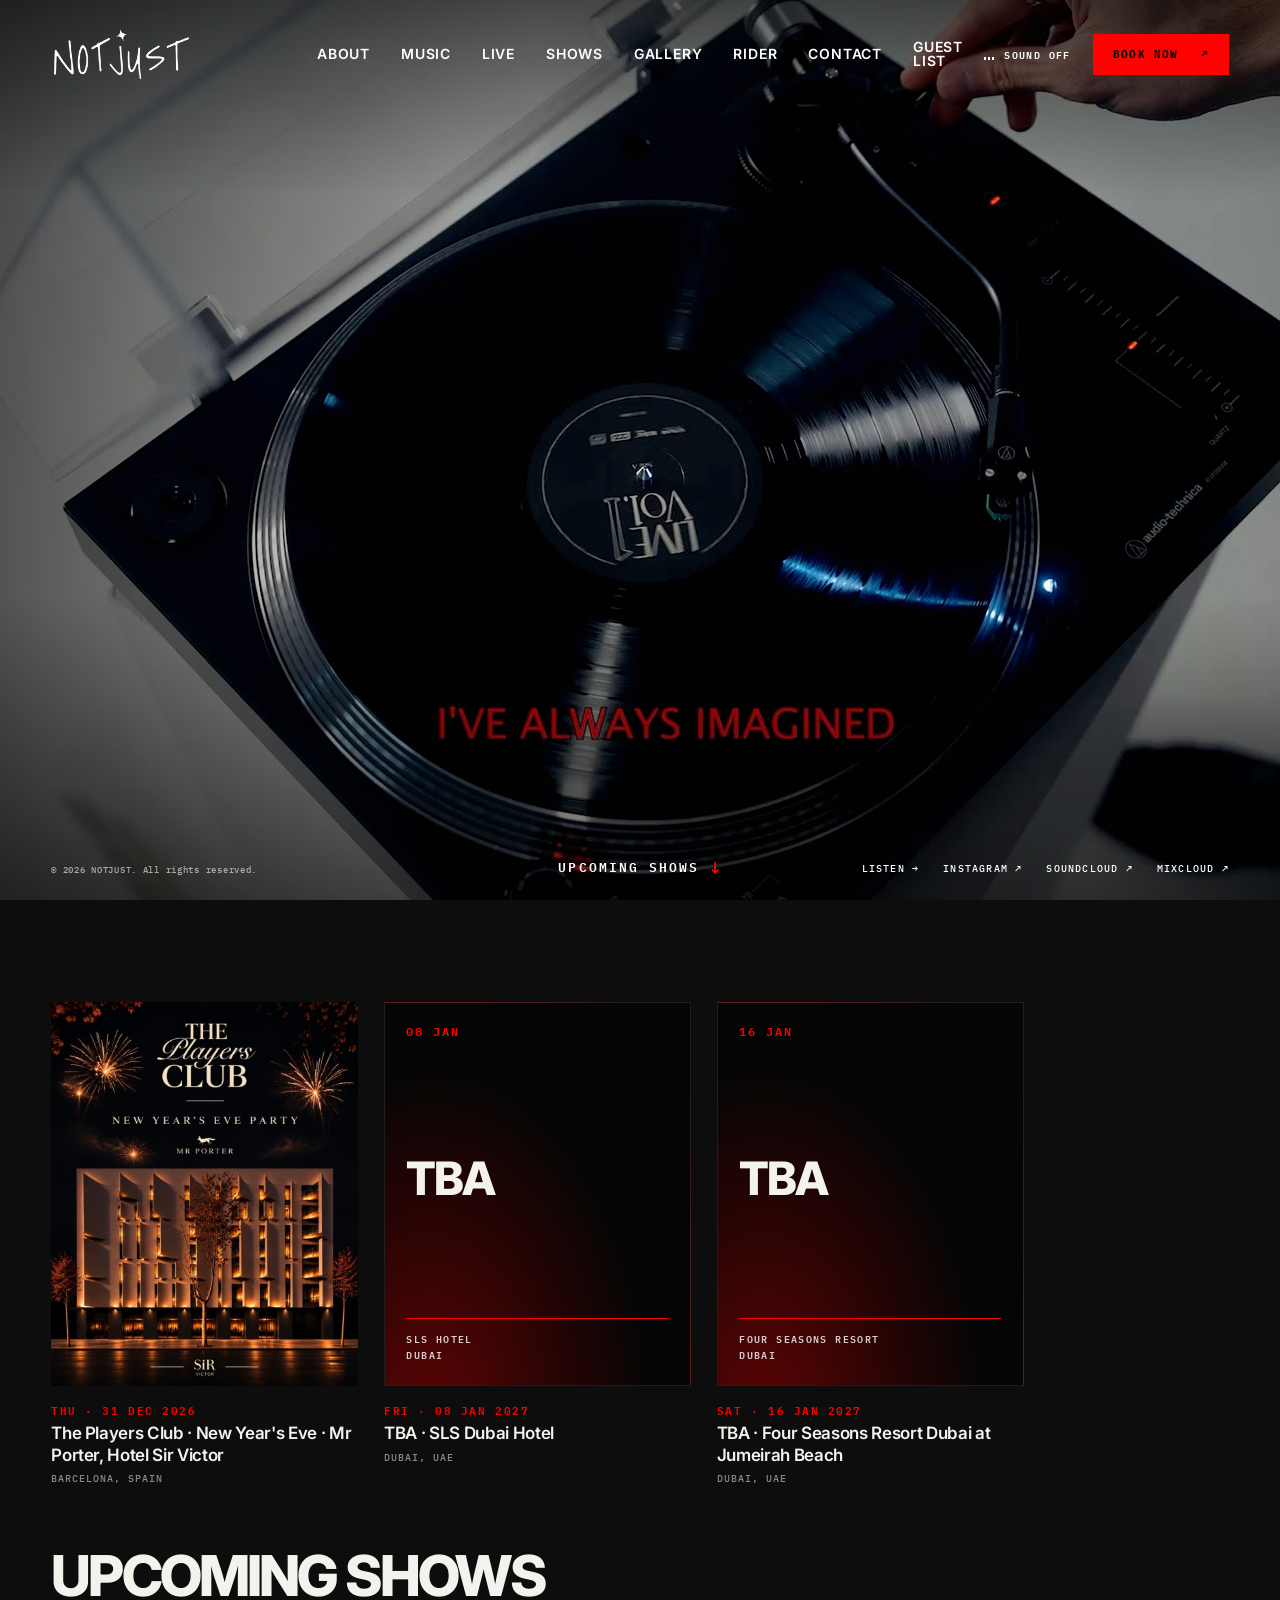
==== commit 9787b035: "Dubai posters: short venue names (SLS Hotel, Four Seasons Resort) Co-Authored-By: Claude Opus 5.5 <n" ====
--- a/index.html
+++ b/index.html
@@ -37,7 +37,7 @@
   <link rel="preconnect" href="https://fonts.googleapis.com">
   <link rel="preconnect" href="https://fonts.gstatic.com" crossorigin>
   <link href="https://fonts.googleapis.com/css2?family=IBM+Plex+Mono:wght@400;500;600;700&family=Inter:wght@300;400;500;600;700;800&display=swap" rel="stylesheet">
-  <link rel="stylesheet" href="styles.css?v=20261123f">
+  <link rel="stylesheet" href="styles.css?v=20261123h">
 </head>
 <body>
   <div class="noise" aria-hidden="true"></div> 
@@ -278,6 +278,6 @@
       </form>
     </div>
   </dialog>
-  <script src="script.js?v=20261123f"></script>
+  <script src="script.js?v=20261123h"></script>
 </body>
 </html>
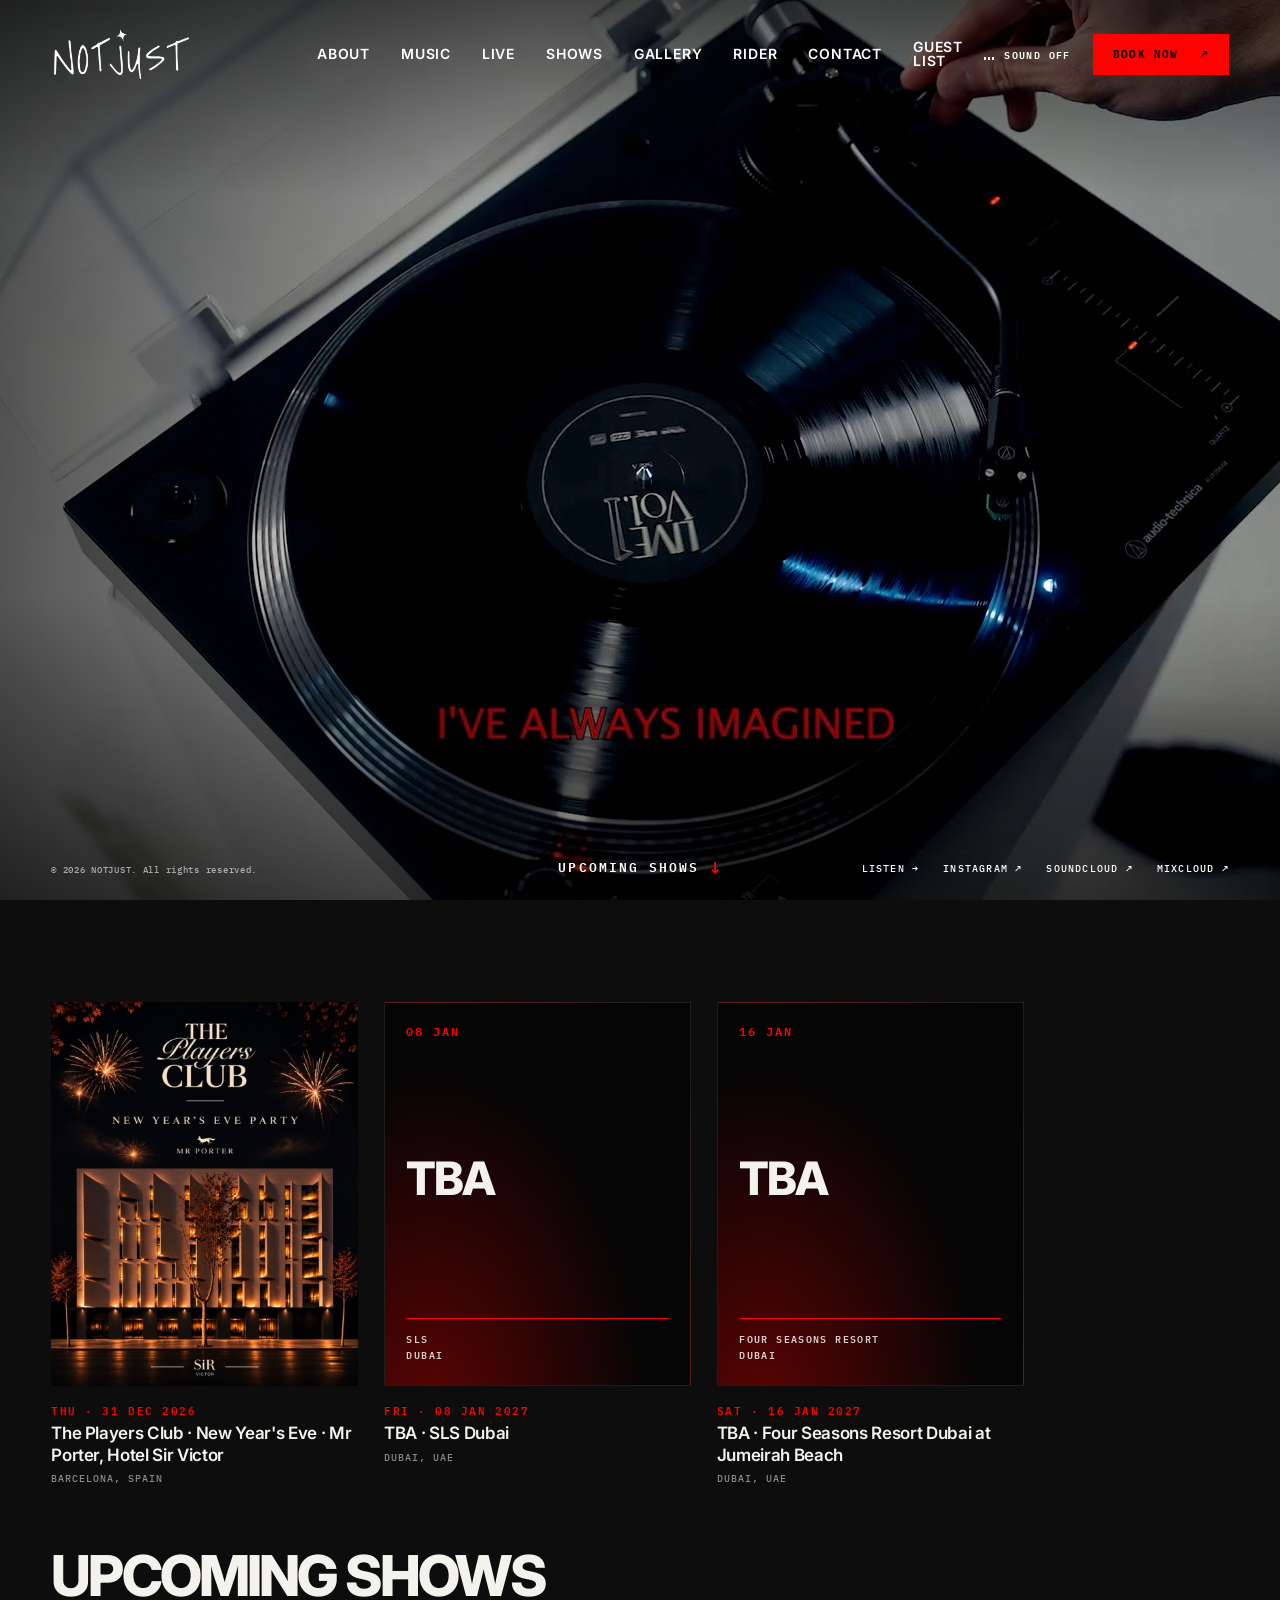
==== commit 09969487: "SLS Dubai: drop 'Hotel' Co-Authored-By: Claude Opus 5.5 <noreply@anthropic.com>" ====
--- a/index.html
+++ b/index.html
@@ -37,7 +37,7 @@
   <link rel="preconnect" href="https://fonts.googleapis.com">
   <link rel="preconnect" href="https://fonts.gstatic.com" crossorigin>
   <link href="https://fonts.googleapis.com/css2?family=IBM+Plex+Mono:wght@400;500;600;700&family=Inter:wght@300;400;500;600;700;800&display=swap" rel="stylesheet">
-  <link rel="stylesheet" href="styles.css?v=20261123h">
+  <link rel="stylesheet" href="styles.css?v=20261123i">
 </head>
 <body>
   <div class="noise" aria-hidden="true"></div> 
@@ -278,6 +278,6 @@
       </form>
     </div>
   </dialog>
-  <script src="script.js?v=20261123h"></script>
+  <script src="script.js?v=20261123i"></script>
 </body>
 </html>
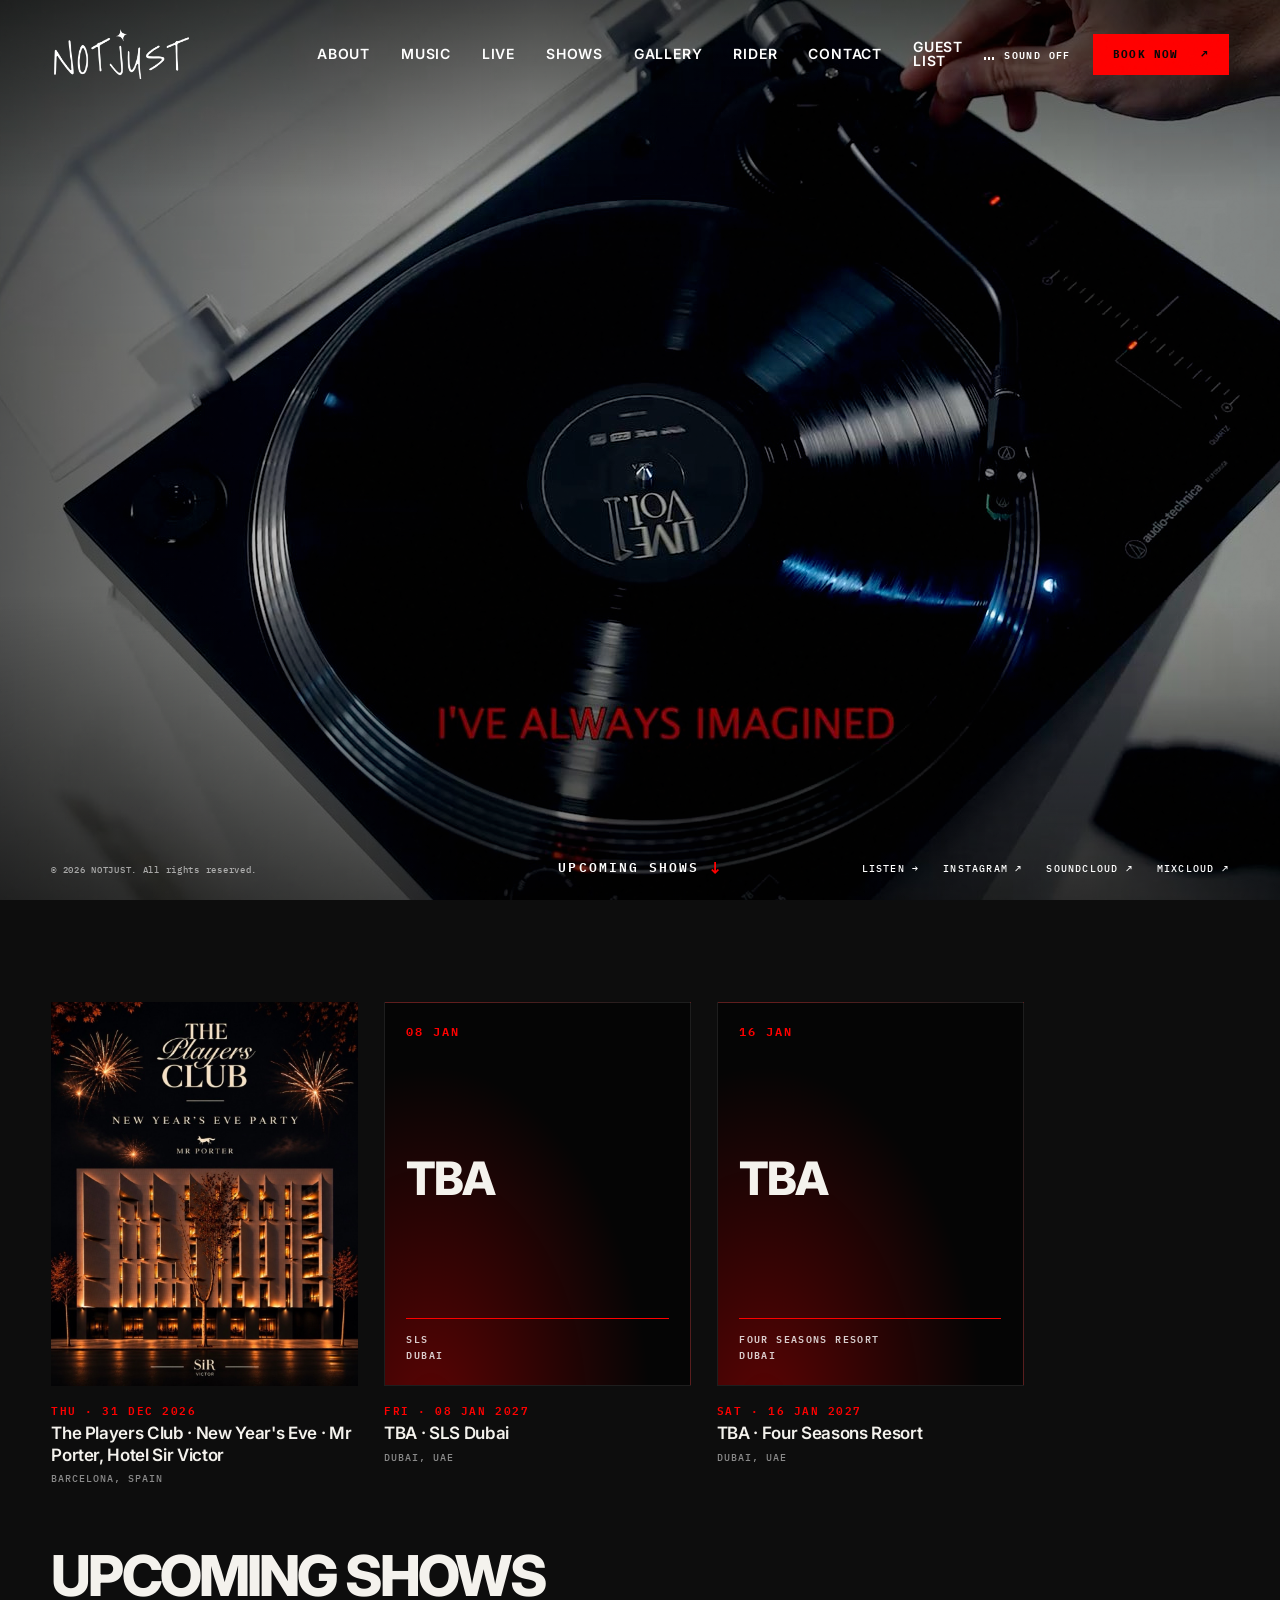
==== commit fe48b3da: "16 Jan Dubai: TBA · Four Seasons Resort Co-Authored-By: Claude Opus 5.5 <noreply@anthropic.com>" ====
--- a/index.html
+++ b/index.html
@@ -37,7 +37,7 @@
   <link rel="preconnect" href="https://fonts.googleapis.com">
   <link rel="preconnect" href="https://fonts.gstatic.com" crossorigin>
   <link href="https://fonts.googleapis.com/css2?family=IBM+Plex+Mono:wght@400;500;600;700&family=Inter:wght@300;400;500;600;700;800&display=swap" rel="stylesheet">
-  <link rel="stylesheet" href="styles.css?v=20261123i">
+  <link rel="stylesheet" href="styles.css?v=20261123j">
 </head>
 <body>
   <div class="noise" aria-hidden="true"></div> 
@@ -278,6 +278,6 @@
       </form>
     </div>
   </dialog>
-  <script src="script.js?v=20261123i"></script>
+  <script src="script.js?v=20261123j"></script>
 </body>
 </html>
